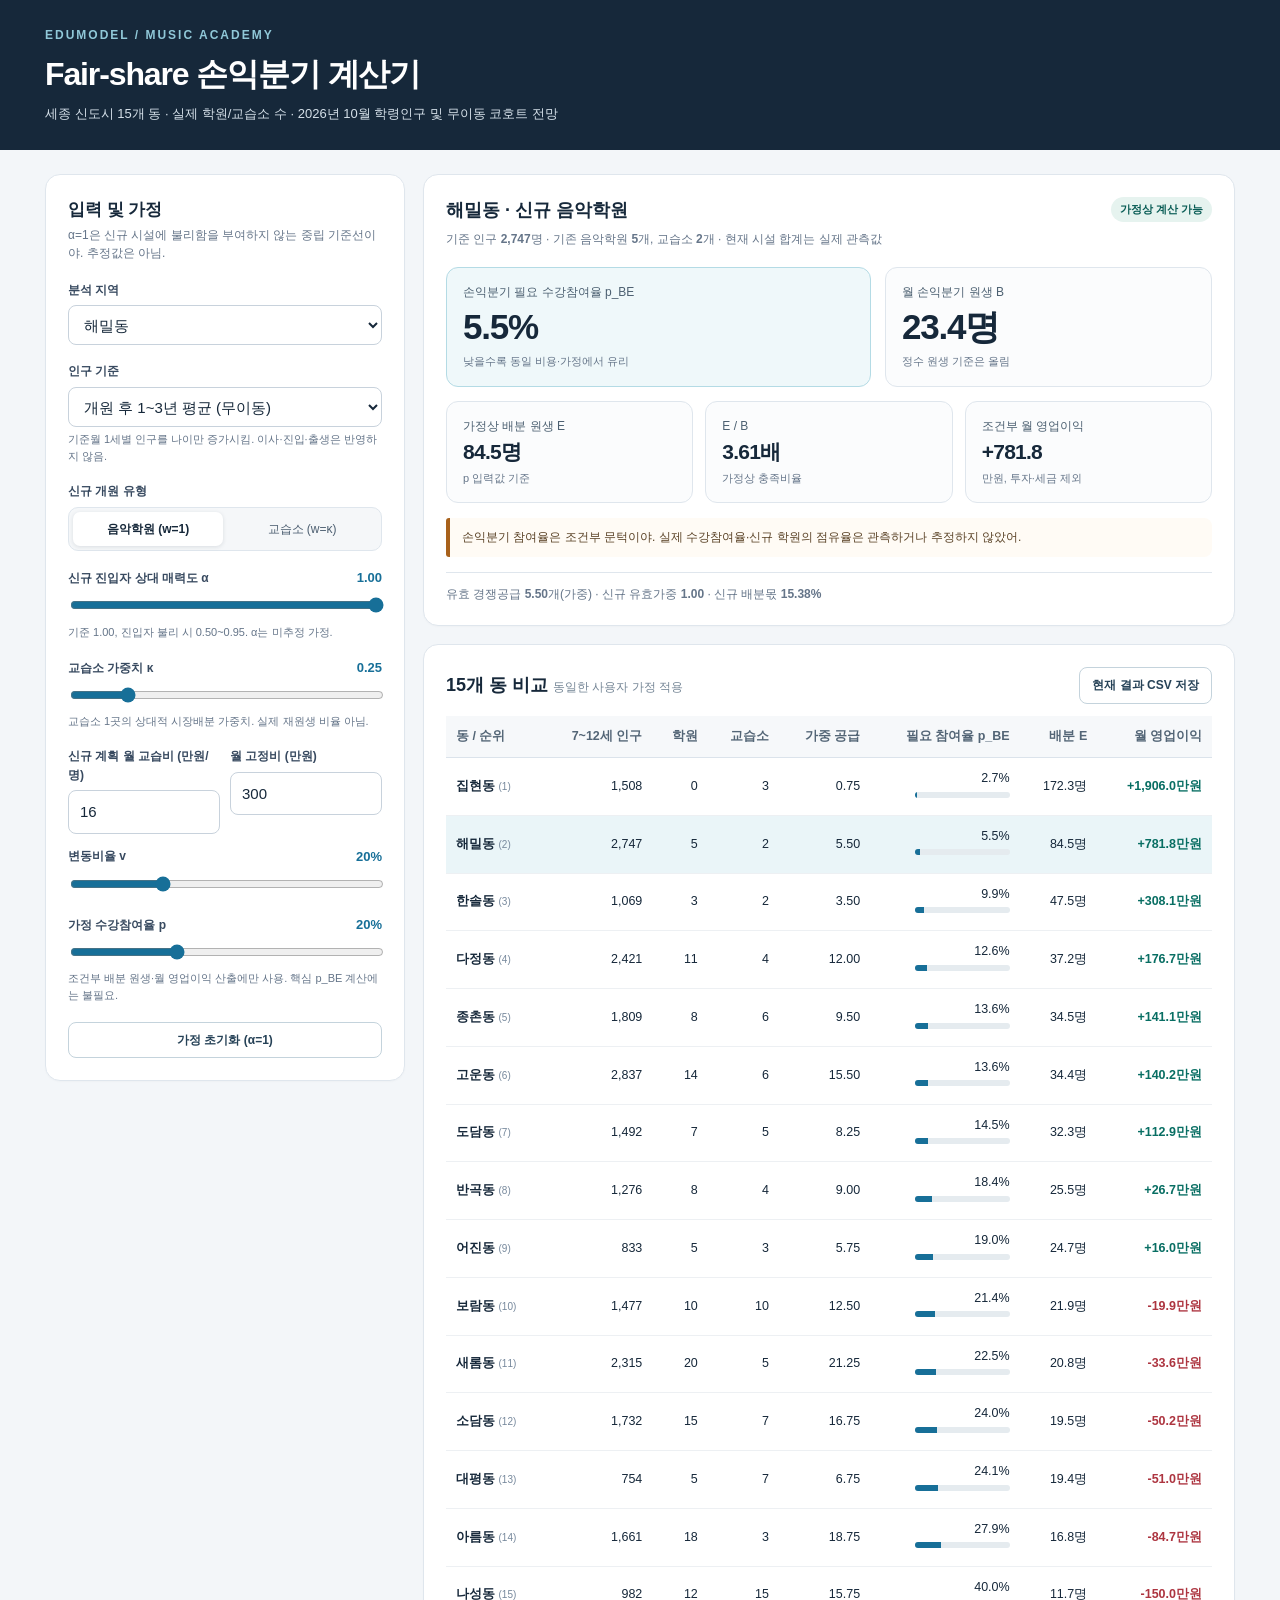
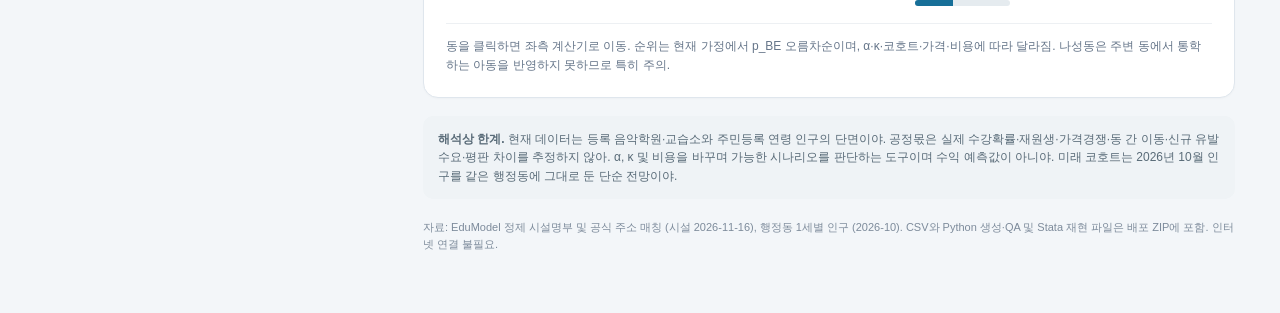
==== edumodel/index.html @ dd0bebae "Publish EduModel Fair-share calculator at standalone Pages path" ====
<!doctype html>
<html lang="ko">
<head>
  <meta charset="utf-8">
  <meta name="viewport" content="width=device-width, initial-scale=1">
  <meta name="theme-color" content="#16283a">
  <title>EduModel | Fair-share 손익분기 계산기</title>
  <style>
    :root { --navy:#16283a;--soft:#f3f6f9;--paper:#fff;--blue:#176f98;--teal:#086e63;--grey:#657589;--border:#dfe6ed;--risk:#ad3540;--mild:#a8611b; --radius:15px; }
    * {box-sizing:border-box} body {margin:0;color:var(--navy);background:var(--soft);font:15px/1.55 -apple-system,BlinkMacSystemFont,"Apple SD Gothic Neo","Malgun Gothic","Noto Sans KR",Arial,sans-serif} button,input,select{font:inherit}
    header{background:var(--navy);color:#fff;padding:26px max(20px,calc((100vw - 1190px)/2));}
    .brand{font-size:12px;letter-spacing:2px;text-transform:uppercase;font-weight:700;color:#90c8d8;margin-bottom:5px}
    h1{font-size:clamp(22px,3.2vw,32px);font-weight:750;letter-spacing:-.035em;margin:0 0 5px} header p{margin:0;color:#d5e0e9;font-size:13px}
    main{max-width:1230px;margin:0 auto;padding:24px 20px 60px} .layout{display:grid;grid-template-columns:360px minmax(0,1fr);gap:18px;align-items:start}
    section,.panel{background:var(--paper);border:1px solid var(--border);border-radius:var(--radius);box-shadow:0 1px 2px rgba(22,40,58,.025)}
    aside.panel{padding:22px;position:sticky;top:14px} section{padding:22px}.layout>div{min-width:0}.table-section{min-width:0}
    .aside-head{font-weight:800;font-size:17px;margin:0 0 2px}.sub{font-size:12px;color:var(--grey);margin:0 0 18px}.field{margin:0 0 17px}.field label,.field .lbl{display:block;font-size:12px;font-weight:700;margin:0 0 6px;color:#384a60}
    .field select,.field input[type=number]{display:block;width:100%;color:#16283a;background:#fff;border:1px solid #c8d2dc;border-radius:8px;padding:9px 11px;min-height:40px}
    .field select:focus,.field input:focus{outline:2px solid #63aed1;outline-offset:1px}
    .field .row{display:flex;justify-content:space-between;align-items:center;margin-bottom:7px}.row .lbl{margin:0}.value{font-weight:700;font-size:13px;color:var(--blue);font-variant-numeric:tabular-nums}
    .field input[type=range]{width:100%;accent-color:var(--blue);cursor:pointer}
    .smallhelp{font-size:11px;color:var(--grey);margin-top:4px}
    .input-grid{display:grid;grid-template-columns:1fr 1fr;gap:10px}.input-grid .field{margin-bottom:13px}
    .seg{display:flex;gap:4px;padding:4px;border:1px solid var(--border);border-radius:10px;background:#f5f7f9}.seg button{background:transparent;border:0;border-radius:7px;padding:8px 10px;flex:1;cursor:pointer;font-size:12px;color:#4e6072}.seg button[aria-pressed=true]{background:#fff;color:var(--navy);box-shadow:0 1px 4px rgba(22,40,58,.12);font-weight:750}
    .headline{display:flex;align-items:flex-start;justify-content:space-between;gap:12px}.headline h2{font-size:18px;margin:0 0 5px;font-weight:800}.tag{display:inline-block;color:#075b54;background:#e6f3ef;padding:4px 9px;font-size:11px;font-weight:800;border-radius:999px;white-space:nowrap}
    .tag.warn{background:#fff0df;color:var(--mild)} .tag.danger{background:#fce9eb;color:var(--risk)}
    .summary-note{color:var(--grey);font-size:12px;margin:0 0 18px}
    .hero{display:grid;grid-template-columns:1.3fr 1fr;gap:14px;margin-bottom:14px}
    .tile{border:1px solid var(--border);background:#fbfcfd;padding:15px 16px;border-radius:12px;min-width:0}
    .tile.prime{background:#eff8fa;border-color:#b4dbe5}.tile .k{font-size:12px;color:#4c6071;margin-bottom:4px}.tile .n{font-size:clamp(24px,3vw,35px);letter-spacing:-.035em;font-weight:850;line-height:1.23;font-variant-numeric:tabular-nums;white-space:nowrap}
    .tile .descr{font-size:11px;color:var(--grey);margin-top:5px}.mini{display:grid;grid-template-columns:repeat(3,minmax(0,1fr));gap:12px}
    .mini .tile .n{font-size:21px}.alert{border-left:4px solid var(--mild);background:#fffbf5;padding:10px 12px;margin-top:15px;font-size:12px;color:#5a4226;border-radius:3px 8px 8px 3px}
    .alert.danger{border-color:var(--risk);background:#fff4f4;color:#6d3038}.meta{margin-top:15px;border-top:1px solid var(--border);padding-top:12px;color:var(--grey);font-size:12px}
    .table-section{margin-top:18px}.table-section .headbar{display:flex;flex-wrap:wrap;justify-content:space-between;align-items:center;gap:10px;margin-bottom:12px}.table-section h2{margin:0;font-size:18px}
    .actions{display:flex;align-items:center;gap:8px}.btn{border:1px solid #c4d3dc;color:#264257;background:#fff;border-radius:8px;padding:8px 12px;font-size:12px;font-weight:750;cursor:pointer}.btn:hover{background:#eef6f8}
    .scroll{overflow-x:auto}table{border-collapse:collapse;width:100%;white-space:nowrap;font-size:12.5px}thead th{text-align:right;color:#536576;background:#f6f8fa;font-weight:800;border-bottom:1px solid #dbe3eb;padding:11px 10px}thead th:first-child{text-align:left} tbody tr{border-bottom:1px solid #edf0f3;cursor:pointer}tbody tr:hover{background:#f1f8fa}tbody tr.selected{background:#eaf5f8}td{padding:11px 10px;text-align:right;font-variant-numeric:tabular-nums}td:first-child{text-align:left;font-weight:700}td em{font-size:10px;color:#76889c;font-weight:500;font-style:normal}.bad{font-weight:800;color:var(--risk)}.good{font-weight:800;color:var(--teal)}
    .barwrap{width:95px;display:inline-block;text-align:right}.bar{height:6px;background:#e5ebef;border-radius:10px;margin-top:3px;overflow:hidden}.bar>i{display:block;height:100%;background:var(--blue)}.bar>i.bad{background:var(--risk)}
    .footnote{font-size:12px;color:var(--grey);margin:13px 0 0}.card-note{font-size:12px;color:#596b78;border-radius:10px;background:#eff3f6;padding:14px 15px;margin-top:18px}
    footer{margin-top:20px;color:#7d8b9b;font-size:11px}
    @media(max-width:860px){.layout{grid-template-columns:1fr} aside.panel{position:static} .hero{grid-template-columns:1fr 1fr} .mini{grid-template-columns:repeat(3,minmax(0,1fr))}}
    @media(max-width:550px){main{padding:12px 10px 30px}aside.panel,section{padding:16px}header{padding:20px 15px}.hero{grid-template-columns:1fr 1fr;gap:8px}.tile{padding:12px}.tile .n{font-size:25px}.mini{gap:8px}.mini .tile .n{font-size:18px}.headline{flex-direction:column}.tag{align-self:start}}
  </style>
</head>
<body>
<header>
 <div class="brand">EDUMODEL / MUSIC ACADEMY</div>
 <h1>Fair-share 손익분기 계산기</h1>
 <p>세종 신도시 15개 동 · 실제 학원/교습소 수 · 2026년 10월 학령인구 및 무이동 코호트 전망</p>
</header>
<main>
<div class="layout">
  <aside class="panel">
    <h2 class="aside-head">입력 및 가정</h2>
    <p class="sub">α=1은 신규 시설에 불리함을 부여하지 않는 중립 기준선이야. 추정값은 아님.</p>
    <noscript><p style="padding:10px 12px;border:1px solid #ae6d28;border-radius:8px;background:#fff3db;color:#58380c">이 화면에서는 계산기가 실행되지 않습니다. HTML 파일을 다운로드하여 Safari·Chrome·Edge 등 일반 브라우저에서 열어주세요.</p></noscript>
    <div class="field"><label for="dong">분석 지역</label><select id="dong" aria-label="분석 지역"><option value="해밀동" selected>해밀동</option><option value="집현동">집현동</option><option value="한솔동">한솔동</option><option value="다정동">다정동</option><option value="고운동">고운동</option><option value="종촌동">종촌동</option><option value="도담동">도담동</option><option value="새롬동">새롬동</option><option value="반곡동">반곡동</option><option value="어진동">어진동</option><option value="아름동">아름동</option><option value="소담동">소담동</option><option value="보람동">보람동</option><option value="대평동">대평동</option><option value="나성동">나성동</option></select></div>
    <div class="field"><div class="lbl">인구 기준</div><select id="horizon"><option value="avg" selected>개원 후 1~3년 평균 (무이동)</option><option value="now">현재 (2026년 10월)</option><option value="h1">1년 후 (2027년 10월)</option><option value="h2">2년 후 (2028년 10월)</option><option value="h3">3년 후 (2029년 10월)</option></select><div class="smallhelp">기준월 1세별 인구를 나이만 증가시킴. 이사·진입·출생은 반영하지 않음.</div></div>
    <div class="field"><div class="lbl">신규 개원 유형</div><div class="seg" role="group" aria-label="신규 개원 유형"><button type="button" id="academy" aria-pressed="true">음악학원 (w=1)</button><button type="button" id="studio" aria-pressed="false">교습소 (w=κ)</button></div></div>
    <div class="field"><div class="row"><label class="lbl" for="alpha">신규 진입자 상대 매력도 α</label><span class="value" id="alpha-val">1.00</span></div><input type="range" id="alpha" min="0.5" max="1" step="0.05" value="1"><div class="smallhelp">기준 1.00, 진입자 불리 시 0.50~0.95. α는 미추정 가정.</div></div>
    <div class="field"><div class="row"><label class="lbl" for="kappa">교습소 가중치 κ</label><span class="value" id="kappa-val">0.25</span></div><input type="range" id="kappa" min="0.1" max="1" step="0.05" value="0.25"><div class="smallhelp">교습소 1곳의 상대적 시장배분 가중치. 실제 재원생 비율 아님.</div></div>
    <div class="input-grid">
      <div class="field"><label for="price">신규 계획 월 교습비 (만원/명)</label><input type="number" id="price" min="1" step="1" value="16"></div>
      <div class="field"><label for="fixed">월 고정비 (만원)</label><input type="number" id="fixed" min="0" step="10" value="300"></div>
    </div>
    <div class="field"><div class="row"><label class="lbl" for="variable">변동비율 v</label><span class="value" id="variable-val">20%</span></div><input type="range" id="variable" min="0" max="70" step="5" value="20"></div>
    <div class="field"><div class="row"><label class="lbl" for="participation">가정 수강참여율 p</label><span class="value" id="participation-val">20%</span></div><input type="range" id="participation" min="5" max="50" step="1" value="20"><div class="smallhelp">조건부 배분 원생·월 영업이익 산출에만 사용. 핵심 p_BE 계산에는 불필요.</div></div>
    <button type="button" class="btn" id="reset" style="width:100%">가정 초기화 (α=1)</button>
  </aside>
  <div>
    <section>
      <div class="headline"><h2><span id="dong-title">해밀동</span> · 신규 <span id="entry-title">음악학원</span></h2><span id="status" class="tag">조건부 기준선</span></div>
      <p class="summary-note">기준 인구 <strong id="pop-label">—</strong>명 · 기존 음악학원 <strong id="academy-label">—</strong>개, 교습소 <strong id="studio-label">—</strong>개 · 현재 시설 합계는 실제 관측값</p>
      <div class="hero">
        <div class="tile prime"><div class="k">손익분기 필요 수강참여율 p_BE</div><div class="n" id="pbe">—</div><div class="descr">낮을수록 동일 비용·가정에서 유리</div></div>
        <div class="tile"><div class="k">월 손익분기 원생 B</div><div class="n" id="be">—</div><div class="descr">정수 원생 기준은 올림</div></div>
      </div>
      <div class="mini">
        <div class="tile"><div class="k">가정상 배분 원생 E</div><div class="n" id="E">—</div><div class="descr">p 입력값 기준</div></div>
        <div class="tile"><div class="k">E / B</div><div class="n" id="ratio">—</div><div class="descr">가정상 충족비율</div></div>
        <div class="tile"><div class="k">조건부 월 영업이익</div><div class="n" id="profit">—</div><div class="descr">만원, 투자·세금 제외</div></div>
      </div>
      <div id="alert" class="alert" role="status">—</div>
      <div class="meta">유효 경쟁공급 <b id="eff-supply">—</b>개(가중) · 신규 유효가중 <b id="entrant-weight">—</b> · 신규 배분몫 <b id="share">—</b></div>
    </section>
    <section class="table-section">
      <div class="headbar"><h2>15개 동 비교 <span style="color:#758696;font-weight:500;font-size:12px">동일한 사용자 가정 적용</span></h2><div class="actions"><button class="btn" type="button" id="export">현재 결과 CSV 저장</button></div></div>
      <div class="scroll"><table><thead><tr><th>동 / 순위</th><th>7~12세 인구</th><th>학원</th><th>교습소</th><th>가중 공급</th><th>필요 참여율 p_BE</th><th>배분 E</th><th>월 영업이익</th></tr></thead><tbody id="tbody"></tbody></table></div>
      <p class="footnote">동을 클릭하면 좌측 계산기로 이동. 순위는 현재 가정에서 p_BE 오름차순이며, α·κ·코호트·가격·비용에 따라 달라짐. 나성동은 주변 동에서 통학하는 아동을 반영하지 못하므로 특히 주의.</p>
    </section>
    <div class="card-note"><strong>해석상 한계.</strong> 현재 데이터는 등록 음악학원·교습소와 주민등록 연령 인구의 단면이야. 공정몫은 실제 수강확률·재원생·가격경쟁·동 간 이동·신규 유발수요·평판 차이를 추정하지 않아. α, κ 및 비용을 바꾸며 가능한 시나리오를 판단하는 도구이며 수익 예측값이 아니야. 미래 코호트는 2026년 10월 인구를 같은 행정동에 그대로 둔 단순 전망이야.</div>
    <footer>자료: EduModel 정제 시설명부 및 공식 주소 매칭 (시설 2026-11-16), 행정동 1세별 인구 (2026-10). CSV와 Python 생성·QA 및 Stata 재현 파일은 배포 ZIP에 포함. 인터넷 연결 불필요.</footer>
  </div>
</div>
</main>
<script id="market-data" type="application/json">[{"admin_dong_code":"3611052500","admin_dong_name":"해밀동","academy_count":"5","studio_count":"2","population_2026_10":"2663","population_h1":"2695","population_h2":"2776","population_h3":"2769","population_h1_h3_mean":"2746.66667","original_active_music":"7"},{"admin_dong_code":"3611055800","admin_dong_name":"집현동","academy_count":"0","studio_count":"3","population_2026_10":"1305","population_h1":"1444","population_h2":"1512","population_h3":"1568","population_h1_h3_mean":"1508","original_active_music":"3"},{"admin_dong_code":"3611051000","admin_dong_name":"한솔동","academy_count":"3","studio_count":"2","population_2026_10":"1354","population_h1":"1223","population_h2":"1048","population_h3":"936","population_h1_h3_mean":"1069","original_active_music":"5"},{"admin_dong_code":"3611058000","admin_dong_name":"다정동","academy_count":"11","studio_count":"4","population_2026_10":"2762","population_h1":"2616","population_h2":"2427","population_h3":"2219","population_h1_h3_mean":"2420.66667","original_active_music":"15"},{"admin_dong_code":"3611055000","admin_dong_name":"고운동","academy_count":"14","studio_count":"6","population_2026_10":"3412","population_h1":"3140","population_h2":"2847","population_h3":"2524","population_h1_h3_mean":"2837","original_active_music":"20"},{"admin_dong_code":"3611054000","admin_dong_name":"종촌동","academy_count":"8","studio_count":"6","population_2026_10":"2218","population_h1":"1999","population_h2":"1811","population_h3":"1617","population_h1_h3_mean":"1809","original_active_music":"14"},{"admin_dong_code":"3611052000","admin_dong_name":"도담동","academy_count":"7","studio_count":"5","population_2026_10":"1794","population_h1":"1635","population_h2":"1511","population_h3":"1330","population_h1_h3_mean":"1492","original_active_music":"12"},{"admin_dong_code":"3611051500","admin_dong_name":"새롬동","academy_count":"20","studio_count":"5","population_2026_10":"2807","population_h1":"2612","population_h2":"2292","population_h3":"2041","population_h1_h3_mean":"2315","original_active_music":"25"},{"admin_dong_code":"3611055600","admin_dong_name":"반곡동","academy_count":"8","studio_count":"4","population_2026_10":"1379","population_h1":"1348","population_h2":"1283","population_h3":"1197","population_h1_h3_mean":"1276","original_active_music":"12"},{"admin_dong_code":"3611052300","admin_dong_name":"어진동","academy_count":"5","studio_count":"3","population_2026_10":"951","population_h1":"903","population_h2":"833","population_h3":"764","population_h1_h3_mean":"833.33333","original_active_music":"8"},{"admin_dong_code":"3611053000","admin_dong_name":"아름동","academy_count":"18","studio_count":"3","population_2026_10":"2023","population_h1":"1833","population_h2":"1665","population_h3":"1486","population_h1_h3_mean":"1661.33333","original_active_music":"21"},{"admin_dong_code":"3611055500","admin_dong_name":"소담동","academy_count":"15","studio_count":"7","population_2026_10":"2006","population_h1":"1879","population_h2":"1726","population_h3":"1592","population_h1_h3_mean":"1732.33333","original_active_music":"22"},{"admin_dong_code":"3611056000","admin_dong_name":"보람동","academy_count":"10","studio_count":"10","population_2026_10":"1706","population_h1":"1629","population_h2":"1476","population_h3":"1327","population_h1_h3_mean":"1477.33333","original_active_music":"20"},{"admin_dong_code":"3611057000","admin_dong_name":"대평동","academy_count":"5","studio_count":"7","population_2026_10":"818","population_h1":"795","population_h2":"756","population_h3":"710","population_h1_h3_mean":"753.66667","original_active_music":"12"},{"admin_dong_code":"3611051800","admin_dong_name":"나성동","academy_count":"12","studio_count":"15","population_2026_10":"1158","population_h1":"1067","population_h2":"988","population_h3":"890","population_h1_h3_mean":"981.66667","original_active_music":"27"}]</script>
<script>
'use strict';
const D=JSON.parse(document.getElementById('market-data').textContent);
const $=(id)=>document.getElementById(id);
const init={horizon:'avg',entrant:'academy',alpha:1,kappa:0.25,price:16,fixed:300,variable:20,participation:20};
let entrant=init.entrant, dataRows=[];
const fmt=(n,max=1)=>Number(n).toLocaleString('ko-KR',{maximumFractionDigits:max,minimumFractionDigits:max});
const intfmt=(n)=>Number(n).toLocaleString('ko-KR',{maximumFractionDigits:0});
const getPop=(d)=>{const s=$('horizon').value;return Number(s==='avg'?d.population_h1_h3_mean:s==='now'?d.population_2026_10:s==='h1'?d.population_h1:s==='h2'?d.population_h2:d.population_h3)};
const inputs=()=>({alpha:Number($('alpha').value),kappa:Number($('kappa').value),P:Number($('price').value),F:Number($('fixed').value),v:Number($('variable').value)/100,p:Number($('participation').value)/100});
function calc(d,a){
 const N=getPop(d),A=Number(d.academy_count),T=Number(d.studio_count),w=entrant==='academy'?1:a.kappa,S=A+a.kappa*T,tw=a.alpha*w;
 if(!Number.isFinite(N)||N<=0||!Number.isFinite(a.P)||a.P<=0||!Number.isFinite(a.F)||a.F<0||a.v>=1||a.v<0||a.alpha<=0||w<=0||S+tw<=0) return null;
 const B=a.F/(a.P*(1-a.v)); // monetary units in 10,000 KRW; cancel out
 const share=tw/(S+tw),E=a.p*N*share,pBE=B/(N*share),profit=E*a.P*(1-a.v)-a.F;
 return {dong:d.admin_dong_name,N,A,T,S,tw,share,E,B,pBE,profit,ratio:B>0?E/B:NaN};
}
function update(){
 const a=inputs();$('alpha-val').textContent=a.alpha.toFixed(2);$('kappa-val').textContent=a.kappa.toFixed(2);$('variable-val').textContent=(a.v*100).toFixed(0)+'%';$('participation-val').textContent=(a.p*100).toFixed(0)+'%';
 $('academy').setAttribute('aria-pressed',String(entrant==='academy'));$('studio').setAttribute('aria-pressed',String(entrant==='studio'));
 dataRows=D.map(d=>calc(d,a)).filter(x=>x!==null).sort((x,y)=>x.pBE-y.pBE);
 const current=dataRows.find(x=>x.dong===$('dong').value);
 $('dong-title').textContent=$('dong').value;$('entry-title').textContent=entrant==='academy'?'음악학원':'음악교습소';
 const clear=['pop-label','academy-label','studio-label','pbe','be','E','ratio','profit','eff-supply','entrant-weight','share'];
 if(!current){clear.forEach(id=>$(id).textContent='—');$('status').textContent='입력값 확인';$('status').className='tag danger';$('alert').textContent='교습비는 양수, 월 고정비는 0 이상이어야 해.';return;}
 $('pop-label').textContent=intfmt(current.N);$('academy-label').textContent=current.A;$('studio-label').textContent=current.T;
 $('pbe').textContent=fmt(current.pBE*100,1)+'%';$('be').textContent=fmt(current.B,1)+'명';$('E').textContent=fmt(current.E,1)+'명';$('ratio').textContent=Number.isFinite(current.ratio)?fmt(current.ratio,2)+'배':'해당없음';$('profit').textContent=(current.profit>=0?'+':'')+fmt(current.profit,1);
 $('eff-supply').textContent=fmt(current.S,2);$('entrant-weight').textContent=fmt(current.tw,2);$('share').textContent=fmt(current.share*100,2)+'%';
 const danger=current.pBE>1+1e-12, caution=current.dong==='나성동';
 $('status').textContent=danger?'해당 가정하 손익분기 불가능':caution?'동 경계 통학권 주의':'가정상 계산 가능';
 $('status').className='tag'+(danger?' danger':caution?' warn':'');
 const al=$('alert');al.className='alert'+(danger?' danger':'');
 if(danger)al.textContent='필요 참여율이 100%를 초과해. 현재 학원·교습소 수, 비용, α·κ·동내 시장배분 가정에서는 손익분기가 불가능해. 이는 실제 창업 불가능 판정은 아니야.';
 else if(caution)al.textContent='나성동은 상업 중심지이므로 동 밖에서 유입되는 학생이 빠져 있어. 이 동의 결과를 실제 과잉공급·창업가능성으로 해석하지 마.';
 else if(current.share>0.3)al.textContent='주의: 현재 균등매력도·교습소 가중치 가정에서 신규 시설에 '+fmt(current.share*100,1)+'%의 시장몫이 배분돼. 특히 기존 시설이 교습소 위주인 동에서는 신규 학원의 배분 원생이 비현실적으로 커질 수 있어.';
 else al.textContent='손익분기 참여율은 조건부 문턱이야. 실제 수강참여율·신규 학원의 점유율은 관측하거나 추정하지 않았어.';
 const tb=$('tbody');tb.replaceChildren();
 dataRows.forEach((r,i)=>{
   const tr=document.createElement('tr');if(r.dong===$('dong').value)tr.className='selected';
   const cells=[`${r.dong} <em>(${i+1})</em>`,intfmt(r.N),String(r.A),String(r.T),fmt(r.S,2),`<div class="barwrap"><span class="${r.pBE>1?'bad':''}">${fmt(r.pBE*100,1)}%</span><div class="bar"><i class="${r.pBE>1?'bad':''}" style="width:${Math.max(0,Math.min(100,r.pBE*100))}%"></i></div></div>`,fmt(r.E,1)+'명',`<span class="${r.profit>=0?'good':'bad'}">${(r.profit>=0?'+':'')+fmt(r.profit,1)}만원</span>`];
   cells.forEach(x=>{const td=document.createElement('td');td.innerHTML=x;tr.appendChild(td)});
   tr.addEventListener('click',()=>{$('dong').value=r.dong;update();window.scrollTo({top:0,behavior:'smooth'})});tb.appendChild(tr);
 });
}
function exportCsv(){
 const a=inputs();const h=$('horizon').value;
 const rows=[['admin_dong_name','population_basis','population_7_12','academy_count','studio_count','alpha_assumed','kappa_assumed','entrant_kind','existing_effective_supply','fair_share','break_even_students','required_participation_percent','assumed_participation_percent','conditional_students','monthly_tuition_10000won','fixed_cost_10000won','variable_cost_fraction','conditional_profit_10000won','not_viable_under_assumptions']];
 dataRows.forEach(r=>rows.push([r.dong,h,r.N,r.A,r.T,a.alpha,a.kappa,entrant,r.S,r.share,r.B,r.pBE*100,a.p*100,r.E,a.P,a.F,a.v,r.profit,r.pBE>1]));
 const csv='\uFEFF'+rows.map(row=>row.map(v=>{const x=String(v);return /[",\n]/.test(x)?'"'+x.replaceAll('"','""')+'"':x}).join(',')).join('\r\n');
 const blob=new Blob([csv],{type:'text/csv;charset=utf-8'});const url=URL.createObjectURL(blob);const link=document.createElement('a');link.href=url;link.download='EduModel_FairShare_Results_'+h+'_alpha_'+a.alpha.toFixed(2)+'.csv';document.body.appendChild(link);link.click();link.remove();setTimeout(()=>URL.revokeObjectURL(url),1000);
}
if(!$('dong').options.length){D.forEach(d=>{const o=document.createElement('option');o.value=d.admin_dong_name;o.textContent=d.admin_dong_name;$('dong').appendChild(o)});} $('dong').value='해밀동';
['alpha','kappa','variable','participation','price','fixed'].forEach(id=>$(id).addEventListener('input',update));
['dong','horizon'].forEach(id=>{ $(id).addEventListener('change',update); $(id).addEventListener('input',update); });
$('academy').addEventListener('click',()=>{entrant='academy';update()});$('studio').addEventListener('click',()=>{entrant='studio';update()});
$('reset').addEventListener('click',()=>{$('horizon').value='avg';$('dong').value='해밀동';$('alpha').value=init.alpha;$('kappa').value=init.kappa;$('price').value=init.price;$('fixed').value=init.fixed;$('variable').value=init.variable;$('participation').value=init.participation;entrant='academy';update()});$('export').addEventListener('click',exportCsv);
update();
</script>
</body>
</html>
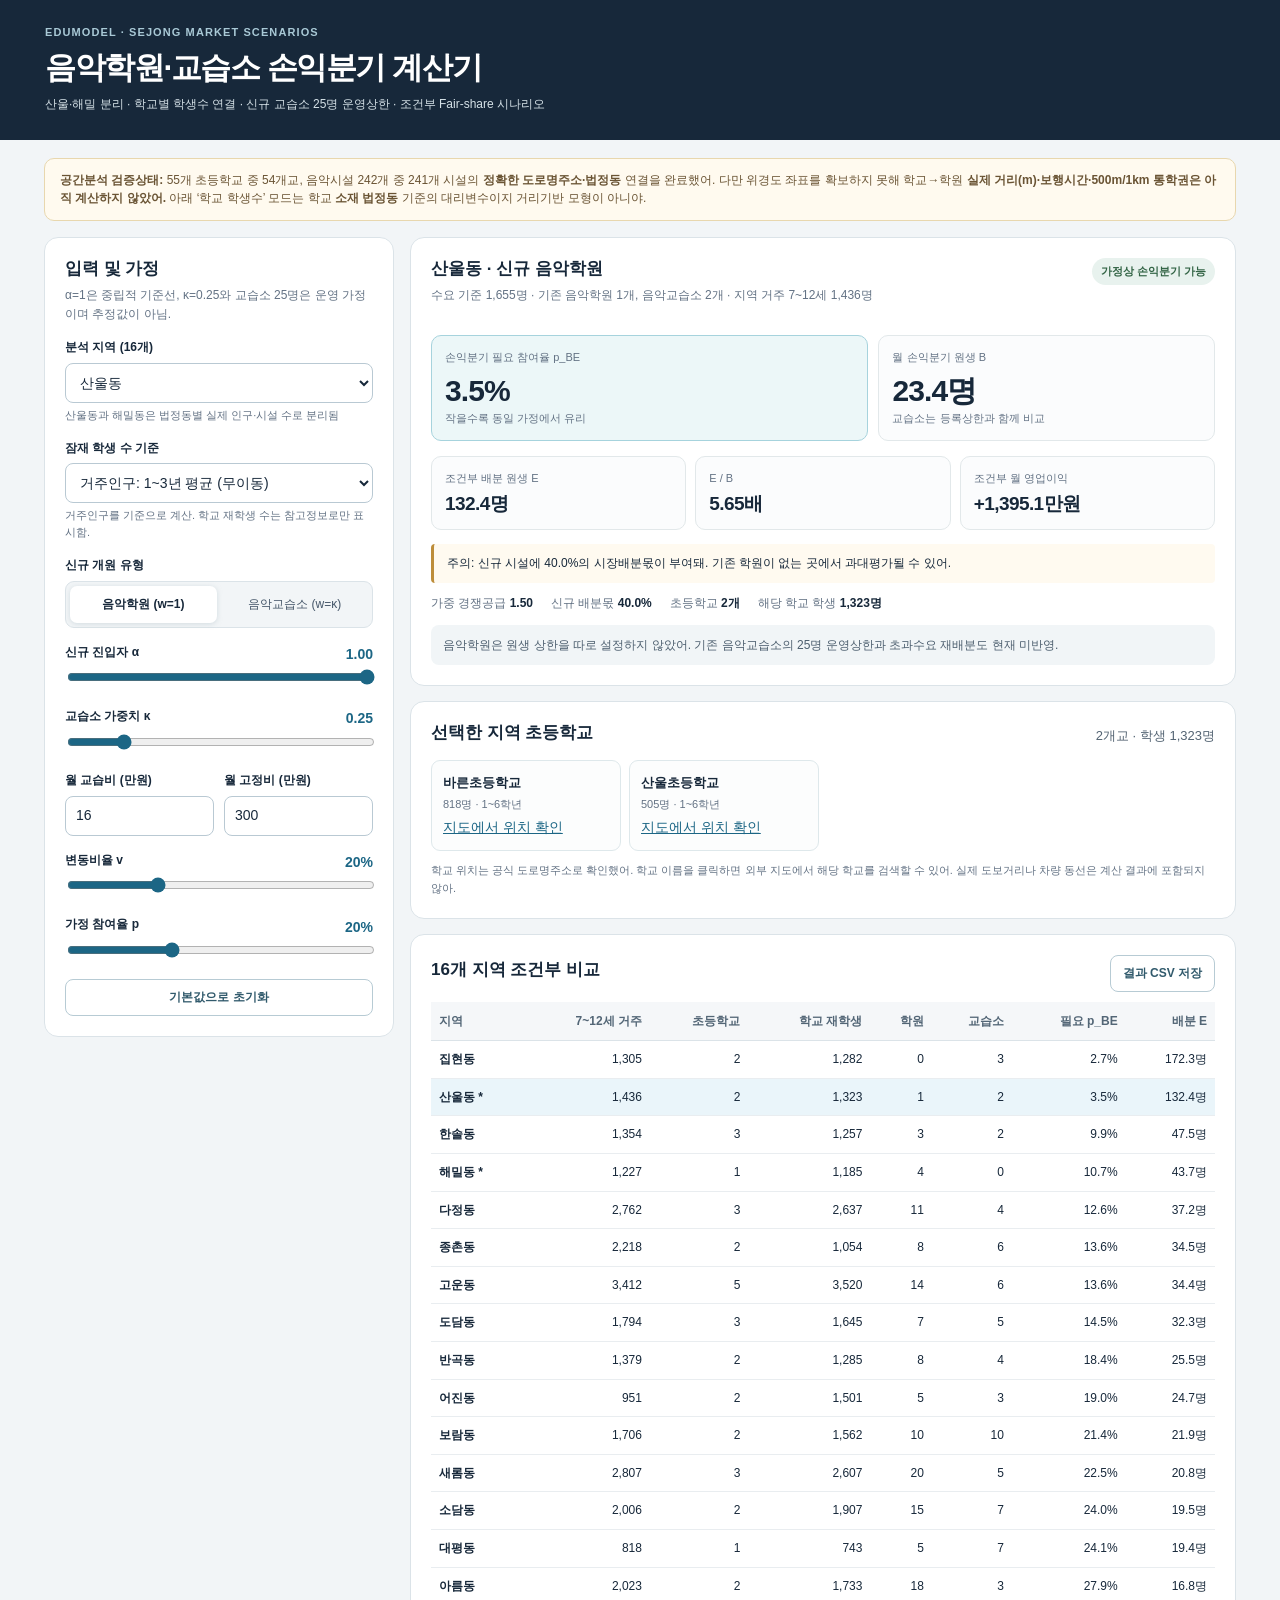
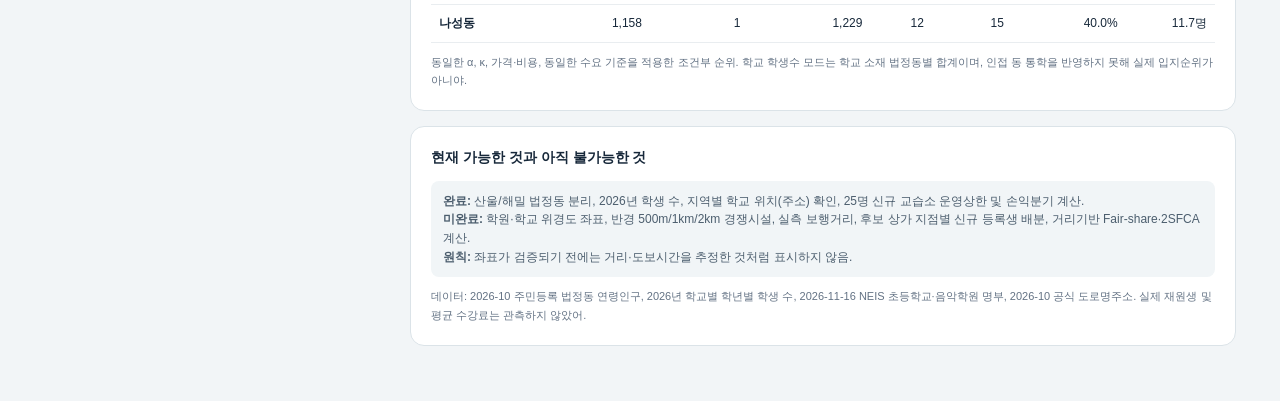
==== commit a62dfd84: "EduModel: split Sanul/Haemil, school-locality student proxy, studio 25 seat scenario" ====
--- a/edumodel/index.html
+++ b/edumodel/index.html
@@ -1,155 +1,59 @@
 <!doctype html>
 <html lang="ko">
-<head>
-  <meta charset="utf-8">
-  <meta name="viewport" content="width=device-width, initial-scale=1">
-  <meta name="theme-color" content="#16283a">
-  <title>EduModel | Fair-share 손익분기 계산기</title>
-  <style>
-    :root { --navy:#16283a;--soft:#f3f6f9;--paper:#fff;--blue:#176f98;--teal:#086e63;--grey:#657589;--border:#dfe6ed;--risk:#ad3540;--mild:#a8611b; --radius:15px; }
-    * {box-sizing:border-box} body {margin:0;color:var(--navy);background:var(--soft);font:15px/1.55 -apple-system,BlinkMacSystemFont,"Apple SD Gothic Neo","Malgun Gothic","Noto Sans KR",Arial,sans-serif} button,input,select{font:inherit}
-    header{background:var(--navy);color:#fff;padding:26px max(20px,calc((100vw - 1190px)/2));}
-    .brand{font-size:12px;letter-spacing:2px;text-transform:uppercase;font-weight:700;color:#90c8d8;margin-bottom:5px}
-    h1{font-size:clamp(22px,3.2vw,32px);font-weight:750;letter-spacing:-.035em;margin:0 0 5px} header p{margin:0;color:#d5e0e9;font-size:13px}
-    main{max-width:1230px;margin:0 auto;padding:24px 20px 60px} .layout{display:grid;grid-template-columns:360px minmax(0,1fr);gap:18px;align-items:start}
-    section,.panel{background:var(--paper);border:1px solid var(--border);border-radius:var(--radius);box-shadow:0 1px 2px rgba(22,40,58,.025)}
-    aside.panel{padding:22px;position:sticky;top:14px} section{padding:22px}.layout>div{min-width:0}.table-section{min-width:0}
-    .aside-head{font-weight:800;font-size:17px;margin:0 0 2px}.sub{font-size:12px;color:var(--grey);margin:0 0 18px}.field{margin:0 0 17px}.field label,.field .lbl{display:block;font-size:12px;font-weight:700;margin:0 0 6px;color:#384a60}
-    .field select,.field input[type=number]{display:block;width:100%;color:#16283a;background:#fff;border:1px solid #c8d2dc;border-radius:8px;padding:9px 11px;min-height:40px}
-    .field select:focus,.field input:focus{outline:2px solid #63aed1;outline-offset:1px}
-    .field .row{display:flex;justify-content:space-between;align-items:center;margin-bottom:7px}.row .lbl{margin:0}.value{font-weight:700;font-size:13px;color:var(--blue);font-variant-numeric:tabular-nums}
-    .field input[type=range]{width:100%;accent-color:var(--blue);cursor:pointer}
-    .smallhelp{font-size:11px;color:var(--grey);margin-top:4px}
-    .input-grid{display:grid;grid-template-columns:1fr 1fr;gap:10px}.input-grid .field{margin-bottom:13px}
-    .seg{display:flex;gap:4px;padding:4px;border:1px solid var(--border);border-radius:10px;background:#f5f7f9}.seg button{background:transparent;border:0;border-radius:7px;padding:8px 10px;flex:1;cursor:pointer;font-size:12px;color:#4e6072}.seg button[aria-pressed=true]{background:#fff;color:var(--navy);box-shadow:0 1px 4px rgba(22,40,58,.12);font-weight:750}
-    .headline{display:flex;align-items:flex-start;justify-content:space-between;gap:12px}.headline h2{font-size:18px;margin:0 0 5px;font-weight:800}.tag{display:inline-block;color:#075b54;background:#e6f3ef;padding:4px 9px;font-size:11px;font-weight:800;border-radius:999px;white-space:nowrap}
-    .tag.warn{background:#fff0df;color:var(--mild)} .tag.danger{background:#fce9eb;color:var(--risk)}
-    .summary-note{color:var(--grey);font-size:12px;margin:0 0 18px}
-    .hero{display:grid;grid-template-columns:1.3fr 1fr;gap:14px;margin-bottom:14px}
-    .tile{border:1px solid var(--border);background:#fbfcfd;padding:15px 16px;border-radius:12px;min-width:0}
-    .tile.prime{background:#eff8fa;border-color:#b4dbe5}.tile .k{font-size:12px;color:#4c6071;margin-bottom:4px}.tile .n{font-size:clamp(24px,3vw,35px);letter-spacing:-.035em;font-weight:850;line-height:1.23;font-variant-numeric:tabular-nums;white-space:nowrap}
-    .tile .descr{font-size:11px;color:var(--grey);margin-top:5px}.mini{display:grid;grid-template-columns:repeat(3,minmax(0,1fr));gap:12px}
-    .mini .tile .n{font-size:21px}.alert{border-left:4px solid var(--mild);background:#fffbf5;padding:10px 12px;margin-top:15px;font-size:12px;color:#5a4226;border-radius:3px 8px 8px 3px}
-    .alert.danger{border-color:var(--risk);background:#fff4f4;color:#6d3038}.meta{margin-top:15px;border-top:1px solid var(--border);padding-top:12px;color:var(--grey);font-size:12px}
-    .table-section{margin-top:18px}.table-section .headbar{display:flex;flex-wrap:wrap;justify-content:space-between;align-items:center;gap:10px;margin-bottom:12px}.table-section h2{margin:0;font-size:18px}
-    .actions{display:flex;align-items:center;gap:8px}.btn{border:1px solid #c4d3dc;color:#264257;background:#fff;border-radius:8px;padding:8px 12px;font-size:12px;font-weight:750;cursor:pointer}.btn:hover{background:#eef6f8}
-    .scroll{overflow-x:auto}table{border-collapse:collapse;width:100%;white-space:nowrap;font-size:12.5px}thead th{text-align:right;color:#536576;background:#f6f8fa;font-weight:800;border-bottom:1px solid #dbe3eb;padding:11px 10px}thead th:first-child{text-align:left} tbody tr{border-bottom:1px solid #edf0f3;cursor:pointer}tbody tr:hover{background:#f1f8fa}tbody tr.selected{background:#eaf5f8}td{padding:11px 10px;text-align:right;font-variant-numeric:tabular-nums}td:first-child{text-align:left;font-weight:700}td em{font-size:10px;color:#76889c;font-weight:500;font-style:normal}.bad{font-weight:800;color:var(--risk)}.good{font-weight:800;color:var(--teal)}
-    .barwrap{width:95px;display:inline-block;text-align:right}.bar{height:6px;background:#e5ebef;border-radius:10px;margin-top:3px;overflow:hidden}.bar>i{display:block;height:100%;background:var(--blue)}.bar>i.bad{background:var(--risk)}
-    .footnote{font-size:12px;color:var(--grey);margin:13px 0 0}.card-note{font-size:12px;color:#596b78;border-radius:10px;background:#eff3f6;padding:14px 15px;margin-top:18px}
-    footer{margin-top:20px;color:#7d8b9b;font-size:11px}
-    @media(max-width:860px){.layout{grid-template-columns:1fr} aside.panel{position:static} .hero{grid-template-columns:1fr 1fr} .mini{grid-template-columns:repeat(3,minmax(0,1fr))}}
-    @media(max-width:550px){main{padding:12px 10px 30px}aside.panel,section{padding:16px}header{padding:20px 15px}.hero{grid-template-columns:1fr 1fr;gap:8px}.tile{padding:12px}.tile .n{font-size:25px}.mini{gap:8px}.mini .tile .n{font-size:18px}.headline{flex-direction:column}.tag{align-self:start}}
-  </style>
-</head>
-<body>
-<header>
- <div class="brand">EDUMODEL / MUSIC ACADEMY</div>
- <h1>Fair-share 손익분기 계산기</h1>
- <p>세종 신도시 15개 동 · 실제 학원/교습소 수 · 2026년 10월 학령인구 및 무이동 코호트 전망</p>
-</header>
-<main>
-<div class="layout">
-  <aside class="panel">
-    <h2 class="aside-head">입력 및 가정</h2>
-    <p class="sub">α=1은 신규 시설에 불리함을 부여하지 않는 중립 기준선이야. 추정값은 아님.</p>
-    <noscript><p style="padding:10px 12px;border:1px solid #ae6d28;border-radius:8px;background:#fff3db;color:#58380c">이 화면에서는 계산기가 실행되지 않습니다. HTML 파일을 다운로드하여 Safari·Chrome·Edge 등 일반 브라우저에서 열어주세요.</p></noscript>
-    <div class="field"><label for="dong">분석 지역</label><select id="dong" aria-label="분석 지역"><option value="해밀동" selected>해밀동</option><option value="집현동">집현동</option><option value="한솔동">한솔동</option><option value="다정동">다정동</option><option value="고운동">고운동</option><option value="종촌동">종촌동</option><option value="도담동">도담동</option><option value="새롬동">새롬동</option><option value="반곡동">반곡동</option><option value="어진동">어진동</option><option value="아름동">아름동</option><option value="소담동">소담동</option><option value="보람동">보람동</option><option value="대평동">대평동</option><option value="나성동">나성동</option></select></div>
-    <div class="field"><div class="lbl">인구 기준</div><select id="horizon"><option value="avg" selected>개원 후 1~3년 평균 (무이동)</option><option value="now">현재 (2026년 10월)</option><option value="h1">1년 후 (2027년 10월)</option><option value="h2">2년 후 (2028년 10월)</option><option value="h3">3년 후 (2029년 10월)</option></select><div class="smallhelp">기준월 1세별 인구를 나이만 증가시킴. 이사·진입·출생은 반영하지 않음.</div></div>
-    <div class="field"><div class="lbl">신규 개원 유형</div><div class="seg" role="group" aria-label="신규 개원 유형"><button type="button" id="academy" aria-pressed="true">음악학원 (w=1)</button><button type="button" id="studio" aria-pressed="false">교습소 (w=κ)</button></div></div>
-    <div class="field"><div class="row"><label class="lbl" for="alpha">신규 진입자 상대 매력도 α</label><span class="value" id="alpha-val">1.00</span></div><input type="range" id="alpha" min="0.5" max="1" step="0.05" value="1"><div class="smallhelp">기준 1.00, 진입자 불리 시 0.50~0.95. α는 미추정 가정.</div></div>
-    <div class="field"><div class="row"><label class="lbl" for="kappa">교습소 가중치 κ</label><span class="value" id="kappa-val">0.25</span></div><input type="range" id="kappa" min="0.1" max="1" step="0.05" value="0.25"><div class="smallhelp">교습소 1곳의 상대적 시장배분 가중치. 실제 재원생 비율 아님.</div></div>
-    <div class="input-grid">
-      <div class="field"><label for="price">신규 계획 월 교습비 (만원/명)</label><input type="number" id="price" min="1" step="1" value="16"></div>
-      <div class="field"><label for="fixed">월 고정비 (만원)</label><input type="number" id="fixed" min="0" step="10" value="300"></div>
-    </div>
-    <div class="field"><div class="row"><label class="lbl" for="variable">변동비율 v</label><span class="value" id="variable-val">20%</span></div><input type="range" id="variable" min="0" max="70" step="5" value="20"></div>
-    <div class="field"><div class="row"><label class="lbl" for="participation">가정 수강참여율 p</label><span class="value" id="participation-val">20%</span></div><input type="range" id="participation" min="5" max="50" step="1" value="20"><div class="smallhelp">조건부 배분 원생·월 영업이익 산출에만 사용. 핵심 p_BE 계산에는 불필요.</div></div>
-    <button type="button" class="btn" id="reset" style="width:100%">가정 초기화 (α=1)</button>
-  </aside>
-  <div>
-    <section>
-      <div class="headline"><h2><span id="dong-title">해밀동</span> · 신규 <span id="entry-title">음악학원</span></h2><span id="status" class="tag">조건부 기준선</span></div>
-      <p class="summary-note">기준 인구 <strong id="pop-label">—</strong>명 · 기존 음악학원 <strong id="academy-label">—</strong>개, 교습소 <strong id="studio-label">—</strong>개 · 현재 시설 합계는 실제 관측값</p>
-      <div class="hero">
-        <div class="tile prime"><div class="k">손익분기 필요 수강참여율 p_BE</div><div class="n" id="pbe">—</div><div class="descr">낮을수록 동일 비용·가정에서 유리</div></div>
-        <div class="tile"><div class="k">월 손익분기 원생 B</div><div class="n" id="be">—</div><div class="descr">정수 원생 기준은 올림</div></div>
-      </div>
-      <div class="mini">
-        <div class="tile"><div class="k">가정상 배분 원생 E</div><div class="n" id="E">—</div><div class="descr">p 입력값 기준</div></div>
-        <div class="tile"><div class="k">E / B</div><div class="n" id="ratio">—</div><div class="descr">가정상 충족비율</div></div>
-        <div class="tile"><div class="k">조건부 월 영업이익</div><div class="n" id="profit">—</div><div class="descr">만원, 투자·세금 제외</div></div>
-      </div>
-      <div id="alert" class="alert" role="status">—</div>
-      <div class="meta">유효 경쟁공급 <b id="eff-supply">—</b>개(가중) · 신규 유효가중 <b id="entrant-weight">—</b> · 신규 배분몫 <b id="share">—</b></div>
-    </section>
-    <section class="table-section">
-      <div class="headbar"><h2>15개 동 비교 <span style="color:#758696;font-weight:500;font-size:12px">동일한 사용자 가정 적용</span></h2><div class="actions"><button class="btn" type="button" id="export">현재 결과 CSV 저장</button></div></div>
-      <div class="scroll"><table><thead><tr><th>동 / 순위</th><th>7~12세 인구</th><th>학원</th><th>교습소</th><th>가중 공급</th><th>필요 참여율 p_BE</th><th>배분 E</th><th>월 영업이익</th></tr></thead><tbody id="tbody"></tbody></table></div>
-      <p class="footnote">동을 클릭하면 좌측 계산기로 이동. 순위는 현재 가정에서 p_BE 오름차순이며, α·κ·코호트·가격·비용에 따라 달라짐. 나성동은 주변 동에서 통학하는 아동을 반영하지 못하므로 특히 주의.</p>
-    </section>
-    <div class="card-note"><strong>해석상 한계.</strong> 현재 데이터는 등록 음악학원·교습소와 주민등록 연령 인구의 단면이야. 공정몫은 실제 수강확률·재원생·가격경쟁·동 간 이동·신규 유발수요·평판 차이를 추정하지 않아. α, κ 및 비용을 바꾸며 가능한 시나리오를 판단하는 도구이며 수익 예측값이 아니야. 미래 코호트는 2026년 10월 인구를 같은 행정동에 그대로 둔 단순 전망이야.</div>
-    <footer>자료: EduModel 정제 시설명부 및 공식 주소 매칭 (시설 2026-11-16), 행정동 1세별 인구 (2026-10). CSV와 Python 생성·QA 및 Stata 재현 파일은 배포 ZIP에 포함. 인터넷 연결 불필요.</footer>
-  </div>
-</div>
-</main>
-<script id="market-data" type="application/json">[{"admin_dong_code":"3611052500","admin_dong_name":"해밀동","academy_count":"5","studio_count":"2","population_2026_10":"2663","population_h1":"2695","population_h2":"2776","population_h3":"2769","population_h1_h3_mean":"2746.66667","original_active_music":"7"},{"admin_dong_code":"3611055800","admin_dong_name":"집현동","academy_count":"0","studio_count":"3","population_2026_10":"1305","population_h1":"1444","population_h2":"1512","population_h3":"1568","population_h1_h3_mean":"1508","original_active_music":"3"},{"admin_dong_code":"3611051000","admin_dong_name":"한솔동","academy_count":"3","studio_count":"2","population_2026_10":"1354","population_h1":"1223","population_h2":"1048","population_h3":"936","population_h1_h3_mean":"1069","original_active_music":"5"},{"admin_dong_code":"3611058000","admin_dong_name":"다정동","academy_count":"11","studio_count":"4","population_2026_10":"2762","population_h1":"2616","population_h2":"2427","population_h3":"2219","population_h1_h3_mean":"2420.66667","original_active_music":"15"},{"admin_dong_code":"3611055000","admin_dong_name":"고운동","academy_count":"14","studio_count":"6","population_2026_10":"3412","population_h1":"3140","population_h2":"2847","population_h3":"2524","population_h1_h3_mean":"2837","original_active_music":"20"},{"admin_dong_code":"3611054000","admin_dong_name":"종촌동","academy_count":"8","studio_count":"6","population_2026_10":"2218","population_h1":"1999","population_h2":"1811","population_h3":"1617","population_h1_h3_mean":"1809","original_active_music":"14"},{"admin_dong_code":"3611052000","admin_dong_name":"도담동","academy_count":"7","studio_count":"5","population_2026_10":"1794","population_h1":"1635","population_h2":"1511","population_h3":"1330","population_h1_h3_mean":"1492","original_active_music":"12"},{"admin_dong_code":"3611051500","admin_dong_name":"새롬동","academy_count":"20","studio_count":"5","population_2026_10":"2807","population_h1":"2612","population_h2":"2292","population_h3":"2041","population_h1_h3_mean":"2315","original_active_music":"25"},{"admin_dong_code":"3611055600","admin_dong_name":"반곡동","academy_count":"8","studio_count":"4","population_2026_10":"1379","population_h1":"1348","population_h2":"1283","population_h3":"1197","population_h1_h3_mean":"1276","original_active_music":"12"},{"admin_dong_code":"3611052300","admin_dong_name":"어진동","academy_count":"5","studio_count":"3","population_2026_10":"951","population_h1":"903","population_h2":"833","population_h3":"764","population_h1_h3_mean":"833.33333","original_active_music":"8"},{"admin_dong_code":"3611053000","admin_dong_name":"아름동","academy_count":"18","studio_count":"3","population_2026_10":"2023","population_h1":"1833","population_h2":"1665","population_h3":"1486","population_h1_h3_mean":"1661.33333","original_active_music":"21"},{"admin_dong_code":"3611055500","admin_dong_name":"소담동","academy_count":"15","studio_count":"7","population_2026_10":"2006","population_h1":"1879","population_h2":"1726","population_h3":"1592","population_h1_h3_mean":"1732.33333","original_active_music":"22"},{"admin_dong_code":"3611056000","admin_dong_name":"보람동","academy_count":"10","studio_count":"10","population_2026_10":"1706","population_h1":"1629","population_h2":"1476","population_h3":"1327","population_h1_h3_mean":"1477.33333","original_active_music":"20"},{"admin_dong_code":"3611057000","admin_dong_name":"대평동","academy_count":"5","studio_count":"7","population_2026_10":"818","population_h1":"795","population_h2":"756","population_h3":"710","population_h1_h3_mean":"753.66667","original_active_music":"12"},{"admin_dong_code":"3611051800","admin_dong_name":"나성동","academy_count":"12","studio_count":"15","population_2026_10":"1158","population_h1":"1067","population_h2":"988","population_h3":"890","population_h1_h3_mean":"981.66667","original_active_music":"27"}]</script>
+<head><meta charset="utf-8"><meta name="viewport" content="width=device-width,initial-scale=1"><meta name="theme-color" content="#17283a"><title>EduModel | 음악학원 입지·손익분기 계산기</title>
+<style>
+:root{--ink:#17283a;--blue:#1c6685;--aqua:#ecf7f8;--sage:#ecf4ee;--bad:#ad3540;--gray:#637284;--line:#dbe3e8;--paper:#fff;--bg:#f2f5f7;--warm:#fffaef}
+*{box-sizing:border-box}body{margin:0;background:var(--bg);color:var(--ink);font:14px/1.55 -apple-system,BlinkMacSystemFont,"Apple SD Gothic Neo","Malgun Gothic",sans-serif}button,input,select{font:inherit}a{color:var(--blue)}
+header{background:#17283a;color:white;padding:24px max(16px,calc((100% - 1190px)/2));}header .sup{letter-spacing:.1em;font-size:11px;color:#a9c9d6;font-weight:750}header h1{margin:3px 0;font-weight:800;letter-spacing:-.045em;font-size:clamp(23px,3vw,31px)}header p{margin:2px 0;color:#d5e1e7;font-size:12px}
+.container{max-width:1220px;margin:0 auto;padding:18px 14px 55px}.note{padding:12px 15px;margin-bottom:16px;background:var(--warm);border:1px solid #e8d7ae;border-radius:10px;color:#6a5434;font-size:12px}
+.layout{display:grid;grid-template-columns:350px 1fr;align-items:start;gap:16px}.panel{background:#fff;border:1px solid var(--line);border-radius:14px;padding:20px;min-width:0}.sticky{position:sticky;top:12px}h2{font-size:17px;line-height:1.3;margin:0 0 6px}h3{font-size:14px;margin:0 0 8px}.sub{font-size:12px;color:var(--gray);margin:0 0 15px}.field{margin:0 0 15px}.field label{display:block;font-size:12px;font-weight:700;margin-bottom:6px}.field select,.field input[type=number]{width:100%;border:1px solid #b9c9d3;border-radius:8px;background:#fff;padding:8px 10px;min-height:40px;color:var(--ink)}.help{font-size:11px;color:var(--gray);margin-top:4px}.fieldhead{display:flex;justify-content:space-between;align-items:center}.fieldhead b{color:#1c6685}.field input[type=range]{width:100%;accent-color:#1c6685}.twocol{display:grid;grid-template-columns:1fr 1fr;gap:10px}.choice{display:flex;gap:5px;padding:4px;background:#f2f5f7;border:1px solid var(--line);border-radius:9px}.choice button{width:50%;border:0;border-radius:7px;background:transparent;padding:9px 4px;font-size:12px;cursor:pointer;color:#455669}.choice button[aria-pressed=true]{background:#fff;box-shadow:0 1px 5px #b3c3cb80;color:var(--ink);font-weight:800}.smallbtn{background:#fff;border:1px solid #b7cbd4;color:#315a6c;padding:8px 12px;border-radius:8px;cursor:pointer;font-size:12px;font-weight:700}.smallbtn:hover{background:#eaf5f8}.right{display:flex;flex-direction:column;gap:15px}.topline{display:flex;justify-content:space-between;align-items:flex-start;flex-wrap:wrap;gap:10px}.pill{font-size:11px;border-radius:25px;padding:5px 9px;background:#e8f2ee;color:#316344;font-weight:800}.pill.warn{background:#fff0e3;color:#82552a}.pill.bad{background:#fbe8e9;color:var(--bad)}.figs{display:grid;grid-template-columns:1.3fr 1fr;gap:10px;margin:15px 0}.metric{background:#fbfcfd;padding:13px;border-radius:10px;border:1px solid #e2e8ea}.metric.emph{background:var(--aqua);border-color:#a6d3dd}.metric .caption{font-size:11px;color:var(--gray)}.metric strong{display:block;font-size:clamp(22px,2.8vw,30px);line-height:1.3;margin-top:5px;letter-spacing:-.03em;font-variant-numeric:tabular-nums}.metric .subtitle{font-size:11px;color:var(--gray)}.minis{display:grid;grid-template-columns:repeat(3,1fr);gap:9px}.minis .metric strong{font-size:19px}.feedback{padding:10px 13px;background:#f7f9fa;border-left:3px solid var(--blue);font-size:12px;margin-top:14px;border-radius:4px}.feedback.red{background:#fff4f4;border-left-color:var(--bad)}.feedback.amber{background:#fffaf0;border-left-color:#bd8d3a}.info-grid{display:flex;gap:10px 18px;flex-wrap:wrap;font-size:12px;color:var(--gray);margin-top:11px}.info-grid b{color:var(--ink)}.main-label{font-size:13px;color:#546473}.sectiontitle{display:flex;justify-content:space-between;align-items:center;gap:8px;flex-wrap:wrap;margin-bottom:10px}.tblwrap{overflow-x:auto}table{border-collapse:collapse;width:100%;white-space:nowrap;font-size:12px}th{background:#f5f7f9;text-align:right;color:#536676;font-weight:800;padding:10px 8px;border-bottom:1px solid var(--line)}th:first-child,td:first-child{text-align:left}td{text-align:right;padding:9px 8px;border-bottom:1px solid #e9edf0;font-variant-numeric:tabular-nums}td:first-child{font-weight:750}tbody tr{cursor:pointer}tbody tr:hover{background:#f1f8fa}tbody tr.sel{background:#eaf5fa}td.negative{color:var(--bad);font-weight:750}.legal{background:#e8f4ef;padding:2px 5px;border-radius:4px;font-size:10px;color:#38664d}.school-list{display:grid;grid-template-columns:repeat(auto-fill,minmax(175px,1fr));gap:8px}.school-card{padding:11px;border:1px solid #dee8eb;border-radius:9px;background:#fcfdfd}.school-card b{font-size:13px}.school-card p{font-size:11px;color:var(--gray);margin:2px 0 4px}.foot{font-size:11px;color:var(--gray);line-height:1.7;margin:10px 0 0}.tagline{font-size:12px;color:var(--gray);margin-top:10px}.data-note{font-size:12px;background:#f1f5f7;padding:11px 12px;border-radius:8px;margin-top:12px;color:#4c5e6e}
+@media(max-width:900px){.layout{grid-template-columns:1fr}.sticky{position:static}.figs{grid-template-columns:1fr 1fr}}@media(max-width:500px){.container{padding:12px 9px 40px}.panel{padding:15px}.figs{gap:8px}.metric{padding:11px}.metric strong{font-size:25px}.minis{gap:6px}.minis .metric strong{font-size:17px}.note{font-size:11px}.school-list{grid-template-columns:1fr 1fr}}
+</style></head>
+<body><header><div class="sup">EDUMODEL · SEJONG MARKET SCENARIOS</div><h1>음악학원·교습소 손익분기 계산기</h1><p>산울·해밀 분리 · 학교별 학생수 연결 · 신규 교습소 25명 운영상한 · 조건부 Fair-share 시나리오</p></header>
+<div class="container"><div class="note"><strong>공간분석 검증상태:</strong> 55개 초등학교 중 54개교, 음악시설 242개 중 241개 시설의 <b>정확한 도로명주소·법정동</b> 연결을 완료했어. 다만 위경도 좌표를 확보하지 못해 학교→학원 <b>실제 거리(m)·보행시간·500m/1km 통학권은 아직 계산하지 않았어.</b> 아래 ‘학교 학생수’ 모드는 학교 <b>소재 법정동</b> 기준의 대리변수이지 거리기반 모형이 아니야.</div>
+<div class="layout"><aside class="panel sticky"><h2>입력 및 가정</h2><p class="sub">α=1은 중립적 기준선, κ=0.25와 교습소 25명은 운영 가정이며 추정값이 아님.</p>
+<div class="field"><label for="region">분석 지역 (16개)</label><select id="region"></select><div class="help">산울동과 해밀동은 법정동별 실제 인구·시설 수로 분리됨</div></div>
+<div class="field"><label for="basis">잠재 학생 수 기준</label><select id="basis"><option value="future">거주인구: 1~3년 평균 (무이동)</option><option value="now">거주인구: 2026년 10월</option><option value="h1">거주인구: 2027년 10월 (가정)</option><option value="h2">거주인구: 2028년 10월 (가정)</option><option value="h3">거주인구: 2029년 10월 (가정)</option><option value="school">해당 지역 학교 재학생 (2026년)</option></select><div class="help" id="basis-info">미래 거주인구는 이동이 없다는 단순 코호트 가정</div></div>
+<div class="field"><label>신규 개원 유형</label><div class="choice"><button type="button" id="btn-academy" aria-pressed="true">음악학원 (w=1)</button><button type="button" id="btn-studio" aria-pressed="false">음악교습소 (w=κ)</button></div></div>
+<div class="field"><div class="fieldhead"><label for="alpha">신규 진입자 α</label><b id="alpha-val">1.00</b></div><input id="alpha" type="range" min="0.5" max="1" step="0.05" value="1"></div>
+<div class="field"><div class="fieldhead"><label for="kappa">교습소 가중치 κ</label><b id="kappa-val">0.25</b></div><input id="kappa" type="range" min="0.1" max="1" step="0.05" value="0.25"></div>
+<div class="twocol"><div class="field"><label for="price">월 교습비 (만원)</label><input type="number" id="price" value="16" min="1" step="1"></div><div class="field"><label for="fixed">월 고정비 (만원)</label><input type="number" id="fixed" value="300" min="0" step="10"></div></div>
+<div class="field"><div class="fieldhead"><label for="variable">변동비율 v</label><b id="variable-val">20%</b></div><input type="range" id="variable" min="0" max="70" value="20" step="5"></div>
+<div class="field"><div class="fieldhead"><label for="participation">가정 참여율 p</label><b id="participation-val">20%</b></div><input type="range" id="participation" min="5" max="50" value="20" step="1"></div>
+<div class="field" id="studio-setting"><label for="capacity">신규 교습소 월 등록 운영상한 (명)</label><input type="number" id="capacity" value="25" min="1" max="200" step="1"><div class="help">피아노 동시 5명 × 하루 5타임 × 주 5일 / 학생당 주 5회 = 25명. 법정 월 등록상한 아님.</div></div>
+<button type="button" id="reset" class="smallbtn" style="width:100%">기본값으로 초기화</button></aside>
+<div class="right"><section class="panel"><div class="topline"><div><h2 id="resulttitle">해밀동 · 신규 음악학원</h2><p class="sub" id="summary">—</p></div><span class="pill" id="status">가정상 계산</span></div>
+<div class="figs"><div class="metric emph"><div class="caption">손익분기 필요 참여율 p_BE</div><strong id="pbe">—</strong><div class="subtitle">작을수록 동일 가정에서 유리</div></div><div class="metric"><div class="caption">월 손익분기 원생 B</div><strong id="break-even">—</strong><div class="subtitle">교습소는 등록상한과 함께 비교</div></div></div>
+<div class="minis"><div class="metric"><div class="caption">조건부 배분 원생 E</div><strong id="students">—</strong></div><div class="metric"><div class="caption">E / B</div><strong id="ratio">—</strong></div><div class="metric"><div class="caption">조건부 월 영업이익</div><strong id="profit">—</strong></div></div>
+<div id="feedback" class="feedback">—</div><div class="info-grid"><span>가중 경쟁공급 <b id="supply">—</b></span><span>신규 배분몫 <b id="share">—</b></span><span>초등학교 <b id="schools">—</b></span><span>해당 학교 학생 <b id="enrolled">—</b></span></div>
+<div class="data-note" id="capacity-note">교습소 25명 상한은 신규 교습소에만 적용. 기존 교습소의 좌석제약 및 초과수요 재배분은 아직 미반영.</div></section>
+<section class="panel"><div class="sectiontitle"><h2>선택한 지역 초등학교</h2><span class="main-label" id="schools-label">—</span></div><div class="school-list" id="schools-list"></div><p class="foot">학교 위치는 공식 도로명주소로 확인했어. 학교 이름을 클릭하면 외부 지도에서 해당 학교를 검색할 수 있어. 실제 도보거리나 차량 동선은 계산 결과에 포함되지 않아.</p></section>
+<section class="panel"><div class="sectiontitle"><h2>16개 지역 조건부 비교</h2><button type="button" class="smallbtn" id="export">결과 CSV 저장</button></div><div class="tblwrap"><table><thead><tr><th>지역</th><th>7~12세 거주</th><th>초등학교</th><th>학교 재학생</th><th>학원</th><th>교습소</th><th>필요 p_BE</th><th>배분 E</th></tr></thead><tbody id="results"></tbody></table></div><p class="foot">동일한 α, κ, 가격·비용, 동일한 수요 기준을 적용한 조건부 순위. 학교 학생수 모드는 학교 소재 법정동별 합계이며, 인접 동 통학을 반영하지 못해 실제 입지순위가 아니야.</p></section>
+<section class="panel"><h3>현재 가능한 것과 아직 불가능한 것</h3><div class="data-note"><b>완료:</b> 산울/해밀 법정동 분리, 2026년 학생 수, 지역별 학교 위치(주소) 확인, 25명 신규 교습소 운영상한 및 손익분기 계산.<br><b>미완료:</b> 학원·학교 위경도 좌표, 반경 500m/1km/2km 경쟁시설, 실측 보행거리, 후보 상가 지점별 신규 등록생 배분, 거리기반 Fair-share·2SFCA 계산.<br><b>원칙:</b> 좌표가 검증되기 전에는 거리·도보시간을 추정한 것처럼 표시하지 않음.</div><p class="foot">데이터: 2026-10 주민등록 법정동 연령인구, 2026년 학교별 학년별 학생 수, 2026-11-16 NEIS 초등학교·음악학원 명부, 2026-10 공식 도로명주소. 실제 재원생 및 평균 수강료는 관측하지 않았어.</p></section>
+</div></div></div>
+<script id="regional-data" type="application/json">[{"code":"3611011500","name":"산울동","n_now":"1436","n_h1":"1528","n_h2":"1683","n_h3":"1755","n_future_avg":"1655.33333","academies":"1","studios":"2","school_count":"2","school_students":"1323","school_names":"바른초등학교 / 산울초등학교","region_unit":"legal_dong","school_exposure":"school_in_same_legal_dong_only","school_coords_verified":"0","facility_coords_verified":"0"},{"code":"3611011600","name":"해밀동","n_now":"1227","n_h1":"1167","n_h2":"1093","n_h3":"1014","n_future_avg":"1091.33333","academies":"4","studios":"0","school_count":"1","school_students":"1185","school_names":"해밀초등학교","region_unit":"legal_dong","school_exposure":"school_in_same_legal_dong_only","school_coords_verified":"0","facility_coords_verified":"0"},{"code":"3611055800","name":"집현동","n_now":"1305","n_h1":"1444","n_h2":"1512","n_h3":"1568","n_future_avg":"1508.0","academies":"0","studios":"3","school_count":"2","school_students":"1282","school_names":"나루초등학교 / 집현초등학교","region_unit":"administrative_dong","school_exposure":"school_in_same_legal_dong_only","school_coords_verified":"0","facility_coords_verified":"0"},{"code":"3611051000","name":"한솔동","n_now":"1354","n_h1":"1223","n_h2":"1048","n_h3":"936","n_future_avg":"1069.0","academies":"3","studios":"2","school_count":"3","school_students":"1257","school_names":"미르초등학교 / 참샘초등학교 / 한솔초등학교","region_unit":"administrative_dong","school_exposure":"school_in_same_legal_dong_only","school_coords_verified":"0","facility_coords_verified":"0"},{"code":"3611058000","name":"다정동","n_now":"2762","n_h1":"2616","n_h2":"2427","n_h3":"2219","n_future_avg":"2420.66667","academies":"11","studios":"4","school_count":"3","school_students":"2637","school_names":"다정초등학교 / 새움초등학교 / 한결초등학교","region_unit":"administrative_dong","school_exposure":"school_in_same_legal_dong_only","school_coords_verified":"0","facility_coords_verified":"0"},{"code":"3611055000","name":"고운동","n_now":"3412","n_h1":"3140","n_h2":"2847","n_h3":"2524","n_future_avg":"2837.0","academies":"14","studios":"6","school_count":"5","school_students":"3520","school_names":"가락초등학교 / 고운초등학교 / 두루초등학교 / 온빛초등학교 / 으뜸초등학교","region_unit":"administrative_dong","school_exposure":"school_in_same_legal_dong_only","school_coords_verified":"0","facility_coords_verified":"0"},{"code":"3611054000","name":"종촌동","n_now":"2218","n_h1":"1999","n_h2":"1811","n_h3":"1617","n_future_avg":"1809.0","academies":"8","studios":"6","school_count":"2","school_students":"1054","school_names":"다빛초등학교 / 종촌초등학교","region_unit":"administrative_dong","school_exposure":"school_in_same_legal_dong_only","school_coords_verified":"0","facility_coords_verified":"0"},{"code":"3611052000","name":"도담동","n_now":"1794","n_h1":"1635","n_h2":"1511","n_h3":"1330","n_future_avg":"1492.0","academies":"7","studios":"5","school_count":"3","school_students":"1645","school_names":"늘봄초등학교 / 도담초등학교 / 양지초등학교","region_unit":"administrative_dong","school_exposure":"school_in_same_legal_dong_only","school_coords_verified":"0","facility_coords_verified":"0"},{"code":"3611051500","name":"새롬동","n_now":"2807","n_h1":"2612","n_h2":"2292","n_h3":"2041","n_future_avg":"2315.0","academies":"20","studios":"5","school_count":"3","school_students":"2607","school_names":"가득초등학교 / 새뜸초등학교 / 새롬초등학교","region_unit":"administrative_dong","school_exposure":"school_in_same_legal_dong_only","school_coords_verified":"0","facility_coords_verified":"0"},{"code":"3611055600","name":"반곡동","n_now":"1379","n_h1":"1348","n_h2":"1283","n_h3":"1197","n_future_avg":"1276.0","academies":"8","studios":"4","school_count":"2","school_students":"1285","school_names":"반곡초등학교 / 솔빛초등학교","region_unit":"administrative_dong","school_exposure":"school_in_same_legal_dong_only","school_coords_verified":"0","facility_coords_verified":"0"},{"code":"3611052300","name":"어진동","n_now":"951","n_h1":"903","n_h2":"833","n_h3":"764","n_future_avg":"833.33333","academies":"5","studios":"3","school_count":"2","school_students":"1501","school_names":"연세초등학교 / 연양초등학교","region_unit":"administrative_dong","school_exposure":"school_in_same_legal_dong_only","school_coords_verified":"0","facility_coords_verified":"0"},{"code":"3611053000","name":"아름동","n_now":"2023","n_h1":"1833","n_h2":"1665","n_h3":"1486","n_future_avg":"1661.33333","academies":"18","studios":"3","school_count":"2","school_students":"1733","school_names":"나래초등학교 / 아름초등학교","region_unit":"administrative_dong","school_exposure":"school_in_same_legal_dong_only","school_coords_verified":"0","facility_coords_verified":"0"},{"code":"3611055500","name":"소담동","n_now":"2006","n_h1":"1879","n_h2":"1726","n_h3":"1592","n_future_avg":"1732.33333","academies":"15","studios":"7","school_count":"2","school_students":"1907","school_names":"글벗초등학교 / 소담초등학교","region_unit":"administrative_dong","school_exposure":"school_in_same_legal_dong_only","school_coords_verified":"0","facility_coords_verified":"0"},{"code":"3611056000","name":"보람동","n_now":"1706","n_h1":"1629","n_h2":"1476","n_h3":"1327","n_future_avg":"1477.33333","academies":"10","studios":"10","school_count":"2","school_students":"1562","school_names":"보람초등학교 / 여울초등학교","region_unit":"administrative_dong","school_exposure":"school_in_same_legal_dong_only","school_coords_verified":"0","facility_coords_verified":"0"},{"code":"3611057000","name":"대평동","n_now":"818","n_h1":"795","n_h2":"756","n_h3":"710","n_future_avg":"753.66667","academies":"5","studios":"7","school_count":"1","school_students":"743","school_names":"대평초등학교","region_unit":"administrative_dong","school_exposure":"school_in_same_legal_dong_only","school_coords_verified":"0","facility_coords_verified":"0"},{"code":"3611051800","name":"나성동","n_now":"1158","n_h1":"1067","n_h2":"988","n_h3":"890","n_future_avg":"981.66667","academies":"12","studios":"15","school_count":"1","school_students":"1229","school_names":"나성초등학교","region_unit":"administrative_dong","school_exposure":"school_in_same_legal_dong_only","school_coords_verified":"0","facility_coords_verified":"0"}]</script>
+<script id="school-data" type="application/json">[{"school_name":"가득초등학교","school_address":"세종특별자치시  세종로 941","school_students_grades1to6_2026":"575","legal_dong":"새롬동","address_match":"EXACT_UNIQUE","school_enrollment_name_match":"1","latitude":"","longitude":"","has_verified_coordinates":"False"},{"school_name":"가락초등학교","school_address":"세종특별자치시  마음로 208","school_students_grades1to6_2026":"545","legal_dong":"고운동","address_match":"EXACT_UNIQUE","school_enrollment_name_match":"1","latitude":"","longitude":"","has_verified_coordinates":"False"},{"school_name":"감성초등학교","school_address":"세종특별자치시  금남면 감성길 6","school_students_grades1to6_2026":"63","legal_dong":"금남면","address_match":"EXACT_UNIQUE","school_enrollment_name_match":"1","latitude":"","longitude":"","has_verified_coordinates":"False"},{"school_name":"고운초등학교","school_address":"세종특별자치시  만남로 45","school_students_grades1to6_2026":"1014","legal_dong":"고운동","address_match":"EXACT_UNIQUE","school_enrollment_name_match":"1","latitude":"","longitude":"","has_verified_coordinates":"False"},{"school_name":"글벗초등학교","school_address":"세종특별자치시  소담로 121","school_students_grades1to6_2026":"841","legal_dong":"소담동","address_match":"EXACT_UNIQUE","school_enrollment_name_match":"1","latitude":"","longitude":"","has_verified_coordinates":"False"},{"school_name":"금남초등학교","school_address":"세종특별자치시  금남면 금남구즉로 62","school_students_grades1to6_2026":"155","legal_dong":"금남면","address_match":"EXACT_UNIQUE","school_enrollment_name_match":"1","latitude":"","longitude":"","has_verified_coordinates":"False"},{"school_name":"나래초등학교","school_address":"세종특별자치시  달빛1로 108 ","school_students_grades1to6_2026":"887","legal_dong":"아름동","address_match":"EXACT_UNIQUE","school_enrollment_name_match":"1","latitude":"","longitude":"","has_verified_coordinates":"False"},{"school_name":"나루초등학교","school_address":"세종특별자치시  집현서로 90","school_students_grades1to6_2026":"506","legal_dong":"집현동","address_match":"EXACT_UNIQUE","school_enrollment_name_match":"1","latitude":"","longitude":"","has_verified_coordinates":"False"},{"school_name":"나성초등학교","school_address":"세종특별자치시 갈매로 294","school_students_grades1to6_2026":"1229","legal_dong":"나성동","address_match":"EXACT_UNIQUE","school_enrollment_name_match":"1","latitude":"","longitude":"","has_verified_coordinates":"False"},{"school_name":"늘봄초등학교","school_address":"세종특별자치시  다솜1로 183","school_students_grades1to6_2026":"256","legal_dong":"도담동","address_match":"EXACT_UNIQUE","school_enrollment_name_match":"1","latitude":"","longitude":"","has_verified_coordinates":"False"},{"school_name":"다빛초등학교","school_address":"세종특별자치시 달빛1로 7","school_students_grades1to6_2026":"368","legal_dong":"종촌동","address_match":"EXACT_UNIQUE","school_enrollment_name_match":"1","latitude":"","longitude":"","has_verified_coordinates":"False"},{"school_name":"다정초등학교","school_address":"세종특별자치시  다정남로 35","school_students_grades1to6_2026":"1184","legal_dong":"다정동","address_match":"EXACT_UNIQUE","school_enrollment_name_match":"1","latitude":"","longitude":"","has_verified_coordinates":"False"},{"school_name":"대평초등학교","school_address":"세종특별자치시  대평1길 19","school_students_grades1to6_2026":"743","legal_dong":"대평동","address_match":"EXACT_UNIQUE","school_enrollment_name_match":"1","latitude":"","longitude":"","has_verified_coordinates":"False"},{"school_name":"도담초등학교","school_address":"세종특별자치시  보람로 33","school_students_grades1to6_2026":"944","legal_dong":"도담동","address_match":"EXACT_UNIQUE","school_enrollment_name_match":"1","latitude":"","longitude":"","has_verified_coordinates":"False"},{"school_name":"두루초등학교","school_address":"세종특별자치시  만남로 227","school_students_grades1to6_2026":"929","legal_dong":"고운동","address_match":"EXACT_UNIQUE","school_enrollment_name_match":"1","latitude":"","longitude":"","has_verified_coordinates":"False"},{"school_name":"미르초등학교","school_address":"세종특별자치시  나리로 26-16","school_students_grades1to6_2026":"421","legal_dong":"한솔동","address_match":"EXACT_UNIQUE","school_enrollment_name_match":"1","latitude":"","longitude":"","has_verified_coordinates":"False"},{"school_name":"바른초등학교","school_address":"세종특별자치시 산울3로 33","school_students_grades1to6_2026":"818","legal_dong":"산울동","address_match":"EXACT_UNIQUE","school_enrollment_name_match":"1","latitude":"","longitude":"","has_verified_coordinates":"False"},{"school_name":"반곡초등학교","school_address":"세종특별자치시  시청대로 468","school_students_grades1to6_2026":"940","legal_dong":"반곡동","address_match":"EXACT_UNIQUE","school_enrollment_name_match":"1","latitude":"","longitude":"","has_verified_coordinates":"False"},{"school_name":"보람초등학교","school_address":"세종특별자치시  보람동로 39","school_students_grades1to6_2026":"849","legal_dong":"보람동","address_match":"EXACT_UNIQUE","school_enrollment_name_match":"1","latitude":"","longitude":"","has_verified_coordinates":"False"},{"school_name":"부강초등학교","school_address":"세종특별자치시  부강면 부강로 15","school_students_grades1to6_2026":"116","legal_dong":"부강면","address_match":"EXACT_UNIQUE","school_enrollment_name_match":"1","latitude":"","longitude":"","has_verified_coordinates":"False"},{"school_name":"산울초등학교","school_address":"세종특별자치시 산울7로 33","school_students_grades1to6_2026":"505","legal_dong":"산울동","address_match":"EXACT_UNIQUE","school_enrollment_name_match":"1","latitude":"","longitude":"","has_verified_coordinates":"False"},{"school_name":"새뜸초등학교","school_address":"세종특별자치시  새롬남로 75","school_students_grades1to6_2026":"714","legal_dong":"새롬동","address_match":"EXACT_UNIQUE","school_enrollment_name_match":"1","latitude":"","longitude":"","has_verified_coordinates":"False"},{"school_name":"새롬초등학교","school_address":"세종특별자치시  새롬중앙1로 27","school_students_grades1to6_2026":"1318","legal_dong":"새롬동","address_match":"EXACT_UNIQUE","school_enrollment_name_match":"1","latitude":"","longitude":"","has_verified_coordinates":"False"},{"school_name":"새움초등학교","school_address":"세종특별자치시  다정남로 93","school_students_grades1to6_2026":"516","legal_dong":"다정동","address_match":"EXACT_UNIQUE","school_enrollment_name_match":"1","latitude":"","longitude":"","has_verified_coordinates":"False"},{"school_name":"세종도원초등학교","school_address":"세종특별자치시  연서면 도원로 63","school_students_grades1to6_2026":"475","legal_dong":"연서면","address_match":"EXACT_UNIQUE","school_enrollment_name_match":"1","latitude":"","longitude":"","has_verified_coordinates":"False"},{"school_name":"소담초등학교","school_address":"세종특별자치시  소담1로 35","school_students_grades1to6_2026":"1066","legal_dong":"소담동","address_match":"EXACT_UNIQUE","school_enrollment_name_match":"1","latitude":"","longitude":"","has_verified_coordinates":"False"},{"school_name":"소정초등학교","school_address":"세종특별자치시  소정면 학교말길 10","school_students_grades1to6_2026":"25","legal_dong":"소정면","address_match":"EXACT_UNIQUE","school_enrollment_name_match":"1","latitude":"","longitude":"","has_verified_coordinates":"False"},{"school_name":"솔빛초등학교","school_address":"세종특별자치시  반곡2길 21","school_students_grades1to6_2026":"345","legal_dong":"반곡동","address_match":"EXACT_UNIQUE","school_enrollment_name_match":"1","latitude":"","longitude":"","has_verified_coordinates":"False"},{"school_name":"수왕초등학교","school_address":"세종특별자치시  연기면 눌왕길 8-45","school_students_grades1to6_2026":"77","legal_dong":"연기면","address_match":"EXACT_UNIQUE","school_enrollment_name_match":"1","latitude":"","longitude":"","has_verified_coordinates":"False"},{"school_name":"쌍류초등학교","school_address":"세종특별자치시  연서면 벌말길 73","school_students_grades1to6_2026":"31","legal_dong":"연서면","address_match":"EXACT_UNIQUE","school_enrollment_name_match":"1","latitude":"","longitude":"","has_verified_coordinates":"False"},{"school_name":"아름초등학교","school_address":"세종특별자치시 달빛로 174 ","school_students_grades1to6_2026":"846","legal_dong":"아름동","address_match":"EXACT_UNIQUE","school_enrollment_name_match":"1","latitude":"","longitude":"","has_verified_coordinates":"False"},{"school_name":"양지초등학교","school_address":"세종특별자치시  보듬8로 11","school_students_grades1to6_2026":"445","legal_dong":"도담동","address_match":"EXACT_UNIQUE","school_enrollment_name_match":"1","latitude":"","longitude":"","has_verified_coordinates":"False"},{"school_name":"여울초등학교","school_address":"세종특별자치시  보람1길 9","school_students_grades1to6_2026":"713","legal_dong":"보람동","address_match":"EXACT_UNIQUE","school_enrollment_name_match":"1","latitude":"","longitude":"","has_verified_coordinates":"False"},{"school_name":"연남초등학교","school_address":"세종특별자치시  연기면 연기길 2","school_students_grades1to6_2026":"60","legal_dong":"연기면","address_match":"EXACT_UNIQUE","school_enrollment_name_match":"1","latitude":"","longitude":"","has_verified_coordinates":"False"},{"school_name":"연동초등학교","school_address":"세종특별자치시  연동면 청연로 606-36","school_students_grades1to6_2026":"23","legal_dong":"연동면","address_match":"EXACT_UNIQUE","school_enrollment_name_match":"1","latitude":"","longitude":"","has_verified_coordinates":"False"},{"school_name":"연봉초등학교","school_address":"세종특별자치시  연서면 당산로 357-1","school_students_grades1to6_2026":"65","legal_dong":"연서면","address_match":"EXACT_UNIQUE","school_enrollment_name_match":"1","latitude":"","longitude":"","has_verified_coordinates":"False"},{"school_name":"연서초등학교","school_address":"세종특별자치시  연서면 연서로 148","school_students_grades1to6_2026":"140","legal_dong":"연서면","address_match":"EXACT_UNIQUE","school_enrollment_name_match":"1","latitude":"","longitude":"","has_verified_coordinates":"False"},{"school_name":"연세초등학교","school_address":"세종특별자치시  다솜로 291","school_students_grades1to6_2026":"370","legal_dong":"어진동","address_match":"EXACT_UNIQUE","school_enrollment_name_match":"1","latitude":"","longitude":"","has_verified_coordinates":"False"},{"school_name":"연양초등학교","school_address":"세종특별자치시  도움3로 37","school_students_grades1to6_2026":"1131","legal_dong":"어진동","address_match":"EXACT_UNIQUE","school_enrollment_name_match":"1","latitude":"","longitude":"","has_verified_coordinates":"False"},{"school_name":"온빛초등학교","school_address":"세종특별자치시  만남로 174","school_students_grades1to6_2026":"593","legal_dong":"고운동","address_match":"EXACT_UNIQUE","school_enrollment_name_match":"1","latitude":"","longitude":"","has_verified_coordinates":"False"},{"school_name":"으뜸초등학교","school_address":"세종특별자치시  마음로 132","school_students_grades1to6_2026":"439","legal_dong":"고운동","address_match":"EXACT_UNIQUE","school_enrollment_name_match":"1","latitude":"","longitude":"","has_verified_coordinates":"False"},{"school_name":"의랑초등학교","school_address":"세종특별자치시  장군면 태산길 50-1","school_students_grades1to6_2026":"66","legal_dong":"장군면","address_match":"EXACT_UNIQUE","school_enrollment_name_match":"1","latitude":"","longitude":"","has_verified_coordinates":"False"},{"school_name":"장기초등학교","school_address":"세종특별자치시  장군면 장척로 398-9","school_students_grades1to6_2026":"55","legal_dong":"장군면","address_match":"EXACT_UNIQUE","school_enrollment_name_match":"1","latitude":"","longitude":"","has_verified_coordinates":"False"},{"school_name":"전동초등학교","school_address":"세종특별자치시  전동면 하노장3길 9","school_students_grades1to6_2026":"35","legal_dong":"전동면","address_match":"EXACT_UNIQUE","school_enrollment_name_match":"1","latitude":"","longitude":"","has_verified_coordinates":"False"},{"school_name":"전의초등학교","school_address":"세종특별자치시 전의면 운주산로 1204-9","school_students_grades1to6_2026":"84","legal_dong":"전의면","address_match":"EXACT_UNIQUE","school_enrollment_name_match":"1","latitude":"","longitude":"","has_verified_coordinates":"False"},{"school_name":"조치원교동초등학교","school_address":"세종특별자치시  조치원읍 새내18길 21","school_students_grades1to6_2026":"166","legal_dong":"조치원읍","address_match":"EXACT_UNIQUE","school_enrollment_name_match":"1","latitude":"","longitude":"","has_verified_coordinates":"False"},{"school_name":"조치원대동초등학교","school_address":"세종특별자치시 조치원읍 대동학교길 ","school_students_grades1to6_2026":"442","legal_dong":"","address_match":"ADDRESS_PARSE_FAIL","school_enrollment_name_match":"1","latitude":"","longitude":"","has_verified_coordinates":"False"},{"school_name":"조치원명동초등학교","school_address":"세종특별자치시  조치원읍 조치원10길 35","school_students_grades1to6_2026":"52","legal_dong":"조치원읍","address_match":"EXACT_UNIQUE","school_enrollment_name_match":"1","latitude":"","longitude":"","has_verified_coordinates":"False"},{"school_name":"조치원신봉초등학교","school_address":"세종특별자치시  조치원읍 서북부로 10","school_students_grades1to6_2026":"285","legal_dong":"조치원읍","address_match":"EXACT_UNIQUE","school_enrollment_name_match":"1","latitude":"","longitude":"","has_verified_coordinates":"False"},{"school_name":"종촌초등학교","school_address":"세종특별자치시  도움1로 160","school_students_grades1to6_2026":"686","legal_dong":"종촌동","address_match":"EXACT_UNIQUE","school_enrollment_name_match":"1","latitude":"","longitude":"","has_verified_coordinates":"False"},{"school_name":"집현초등학교","school_address":"세종특별자치시  집현서로 23","school_students_grades1to6_2026":"776","legal_dong":"집현동","address_match":"EXACT_UNIQUE","school_enrollment_name_match":"1","latitude":"","longitude":"","has_verified_coordinates":"False"},{"school_name":"참샘초등학교","school_address":"세종특별자치시  노을1로 29","school_students_grades1to6_2026":"388","legal_dong":"한솔동","address_match":"EXACT_UNIQUE","school_enrollment_name_match":"1","latitude":"","longitude":"","has_verified_coordinates":"False"},{"school_name":"한결초등학교","school_address":"세종특별자치시  다정북로 139","school_students_grades1to6_2026":"937","legal_dong":"다정동","address_match":"EXACT_UNIQUE","school_enrollment_name_match":"1","latitude":"","longitude":"","has_verified_coordinates":"False"},{"school_name":"한솔초등학교","school_address":"세종특별자치시  누리로 32","school_students_grades1to6_2026":"448","legal_dong":"한솔동","address_match":"EXACT_UNIQUE","school_enrollment_name_match":"1","latitude":"","longitude":"","has_verified_coordinates":"False"},{"school_name":"해밀초등학교","school_address":"세종특별자치시  해밀1로 73","school_students_grades1to6_2026":"1185","legal_dong":"해밀동","address_match":"EXACT_UNIQUE","school_enrollment_name_match":"1","latitude":"","longitude":"","has_verified_coordinates":"False"}]</script>
 <script>
-'use strict';
-const D=JSON.parse(document.getElementById('market-data').textContent);
-const $=(id)=>document.getElementById(id);
-const init={horizon:'avg',entrant:'academy',alpha:1,kappa:0.25,price:16,fixed:300,variable:20,participation:20};
-let entrant=init.entrant, dataRows=[];
-const fmt=(n,max=1)=>Number(n).toLocaleString('ko-KR',{maximumFractionDigits:max,minimumFractionDigits:max});
-const intfmt=(n)=>Number(n).toLocaleString('ko-KR',{maximumFractionDigits:0});
-const getPop=(d)=>{const s=$('horizon').value;return Number(s==='avg'?d.population_h1_h3_mean:s==='now'?d.population_2026_10:s==='h1'?d.population_h1:s==='h2'?d.population_h2:d.population_h3)};
-const inputs=()=>({alpha:Number($('alpha').value),kappa:Number($('kappa').value),P:Number($('price').value),F:Number($('fixed').value),v:Number($('variable').value)/100,p:Number($('participation').value)/100});
-function calc(d,a){
- const N=getPop(d),A=Number(d.academy_count),T=Number(d.studio_count),w=entrant==='academy'?1:a.kappa,S=A+a.kappa*T,tw=a.alpha*w;
- if(!Number.isFinite(N)||N<=0||!Number.isFinite(a.P)||a.P<=0||!Number.isFinite(a.F)||a.F<0||a.v>=1||a.v<0||a.alpha<=0||w<=0||S+tw<=0) return null;
- const B=a.F/(a.P*(1-a.v)); // monetary units in 10,000 KRW; cancel out
- const share=tw/(S+tw),E=a.p*N*share,pBE=B/(N*share),profit=E*a.P*(1-a.v)-a.F;
- return {dong:d.admin_dong_name,N,A,T,S,tw,share,E,B,pBE,profit,ratio:B>0?E/B:NaN};
-}
-function update(){
- const a=inputs();$('alpha-val').textContent=a.alpha.toFixed(2);$('kappa-val').textContent=a.kappa.toFixed(2);$('variable-val').textContent=(a.v*100).toFixed(0)+'%';$('participation-val').textContent=(a.p*100).toFixed(0)+'%';
- $('academy').setAttribute('aria-pressed',String(entrant==='academy'));$('studio').setAttribute('aria-pressed',String(entrant==='studio'));
- dataRows=D.map(d=>calc(d,a)).filter(x=>x!==null).sort((x,y)=>x.pBE-y.pBE);
- const current=dataRows.find(x=>x.dong===$('dong').value);
- $('dong-title').textContent=$('dong').value;$('entry-title').textContent=entrant==='academy'?'음악학원':'음악교습소';
- const clear=['pop-label','academy-label','studio-label','pbe','be','E','ratio','profit','eff-supply','entrant-weight','share'];
- if(!current){clear.forEach(id=>$(id).textContent='—');$('status').textContent='입력값 확인';$('status').className='tag danger';$('alert').textContent='교습비는 양수, 월 고정비는 0 이상이어야 해.';return;}
- $('pop-label').textContent=intfmt(current.N);$('academy-label').textContent=current.A;$('studio-label').textContent=current.T;
- $('pbe').textContent=fmt(current.pBE*100,1)+'%';$('be').textContent=fmt(current.B,1)+'명';$('E').textContent=fmt(current.E,1)+'명';$('ratio').textContent=Number.isFinite(current.ratio)?fmt(current.ratio,2)+'배':'해당없음';$('profit').textContent=(current.profit>=0?'+':'')+fmt(current.profit,1);
- $('eff-supply').textContent=fmt(current.S,2);$('entrant-weight').textContent=fmt(current.tw,2);$('share').textContent=fmt(current.share*100,2)+'%';
- const danger=current.pBE>1+1e-12, caution=current.dong==='나성동';
- $('status').textContent=danger?'해당 가정하 손익분기 불가능':caution?'동 경계 통학권 주의':'가정상 계산 가능';
- $('status').className='tag'+(danger?' danger':caution?' warn':'');
- const al=$('alert');al.className='alert'+(danger?' danger':'');
- if(danger)al.textContent='필요 참여율이 100%를 초과해. 현재 학원·교습소 수, 비용, α·κ·동내 시장배분 가정에서는 손익분기가 불가능해. 이는 실제 창업 불가능 판정은 아니야.';
- else if(caution)al.textContent='나성동은 상업 중심지이므로 동 밖에서 유입되는 학생이 빠져 있어. 이 동의 결과를 실제 과잉공급·창업가능성으로 해석하지 마.';
- else if(current.share>0.3)al.textContent='주의: 현재 균등매력도·교습소 가중치 가정에서 신규 시설에 '+fmt(current.share*100,1)+'%의 시장몫이 배분돼. 특히 기존 시설이 교습소 위주인 동에서는 신규 학원의 배분 원생이 비현실적으로 커질 수 있어.';
- else al.textContent='손익분기 참여율은 조건부 문턱이야. 실제 수강참여율·신규 학원의 점유율은 관측하거나 추정하지 않았어.';
- const tb=$('tbody');tb.replaceChildren();
- dataRows.forEach((r,i)=>{
-   const tr=document.createElement('tr');if(r.dong===$('dong').value)tr.className='selected';
-   const cells=[`${r.dong} <em>(${i+1})</em>`,intfmt(r.N),String(r.A),String(r.T),fmt(r.S,2),`<div class="barwrap"><span class="${r.pBE>1?'bad':''}">${fmt(r.pBE*100,1)}%</span><div class="bar"><i class="${r.pBE>1?'bad':''}" style="width:${Math.max(0,Math.min(100,r.pBE*100))}%"></i></div></div>`,fmt(r.E,1)+'명',`<span class="${r.profit>=0?'good':'bad'}">${(r.profit>=0?'+':'')+fmt(r.profit,1)}만원</span>`];
-   cells.forEach(x=>{const td=document.createElement('td');td.innerHTML=x;tr.appendChild(td)});
-   tr.addEventListener('click',()=>{$('dong').value=r.dong;update();window.scrollTo({top:0,behavior:'smooth'})});tb.appendChild(tr);
- });
-}
-function exportCsv(){
- const a=inputs();const h=$('horizon').value;
- const rows=[['admin_dong_name','population_basis','population_7_12','academy_count','studio_count','alpha_assumed','kappa_assumed','entrant_kind','existing_effective_supply','fair_share','break_even_students','required_participation_percent','assumed_participation_percent','conditional_students','monthly_tuition_10000won','fixed_cost_10000won','variable_cost_fraction','conditional_profit_10000won','not_viable_under_assumptions']];
- dataRows.forEach(r=>rows.push([r.dong,h,r.N,r.A,r.T,a.alpha,a.kappa,entrant,r.S,r.share,r.B,r.pBE*100,a.p*100,r.E,a.P,a.F,a.v,r.profit,r.pBE>1]));
- const csv='\uFEFF'+rows.map(row=>row.map(v=>{const x=String(v);return /[",\n]/.test(x)?'"'+x.replaceAll('"','""')+'"':x}).join(',')).join('\r\n');
- const blob=new Blob([csv],{type:'text/csv;charset=utf-8'});const url=URL.createObjectURL(blob);const link=document.createElement('a');link.href=url;link.download='EduModel_FairShare_Results_'+h+'_alpha_'+a.alpha.toFixed(2)+'.csv';document.body.appendChild(link);link.click();link.remove();setTimeout(()=>URL.revokeObjectURL(url),1000);
-}
-if(!$('dong').options.length){D.forEach(d=>{const o=document.createElement('option');o.value=d.admin_dong_name;o.textContent=d.admin_dong_name;$('dong').appendChild(o)});} $('dong').value='해밀동';
-['alpha','kappa','variable','participation','price','fixed'].forEach(id=>$(id).addEventListener('input',update));
-['dong','horizon'].forEach(id=>{ $(id).addEventListener('change',update); $(id).addEventListener('input',update); });
-$('academy').addEventListener('click',()=>{entrant='academy';update()});$('studio').addEventListener('click',()=>{entrant='studio';update()});
-$('reset').addEventListener('click',()=>{$('horizon').value='avg';$('dong').value='해밀동';$('alpha').value=init.alpha;$('kappa').value=init.kappa;$('price').value=init.price;$('fixed').value=init.fixed;$('variable').value=init.variable;$('participation').value=init.participation;entrant='academy';update()});$('export').addEventListener('click',exportCsv);
-update();
-</script>
-</body>
-</html>
+'use strict';const RD=JSON.parse(document.getElementById('regional-data').textContent);const SD=JSON.parse(document.getElementById('school-data').textContent);const $=x=>document.getElementById(x);let entrant='academy',rows=[];
+const fmt=(x,n=1)=>Number(x).toLocaleString('ko-KR',{minimumFractionDigits:n,maximumFractionDigits:n});const nfmt=x=>fmt(x,0);const fval=id=>Number($(id).value);
+RD.forEach(r=>{let o=document.createElement('option');o.value=r.name;o.textContent=r.name;$('region').appendChild(o)});$('region').value='산울동';
+function getN(r){const k=$('basis').value;return k==='school'?Number(r.school_students):k==='future'?Number(r.n_future_avg):k==='now'?Number(r.n_now):Number(r['n_'+k]);}
+function parms(){return {alpha:fval('alpha'),kappa:fval('kappa'),P:fval('price'),F:fval('fixed'),v:fval('variable')/100,p:fval('participation')/100,K:fval('capacity')}}
+function calc(r,a){const N=getN(r),A=Number(r.academies),T=Number(r.studios),w=entrant==='academy'?1:a.kappa,S=A+a.kappa*T,sw=a.alpha*w;
+ if(!(N>0&&a.P>0&&a.F>=0&&a.v>=0&&a.v<1&&sw>0&&a.K>0))return null;
+ const share=sw/(S+sw),B=a.F/(a.P*(1-a.v));const Eraw=a.p*N*share;const cap=entrant==='studio'?a.K:Infinity;const E=Math.min(cap,Eraw),possible=B<=cap;const pBE=possible?B/(N*share):Infinity;const profit=E*a.P*(1-a.v)-a.F;return {r,N,A,T,S,share,B,E,Eraw,pBE,profit,cap,possible};}
+function update(){const a=parms();$('alpha-val').textContent=fmt(a.alpha,2);$('kappa-val').textContent=fmt(a.kappa,2);$('variable-val').textContent=nfmt(a.v*100)+'%';$('participation-val').textContent=nfmt(a.p*100)+'%';$('btn-academy').setAttribute('aria-pressed',String(entrant==='academy'));$('btn-studio').setAttribute('aria-pressed',String(entrant==='studio'));$('studio-setting').style.display=entrant==='studio'?'block':'none';
+ $('basis-info').textContent=$('basis').value==='school'?'학교별 재학생 수를 소재 법정동에 합산. 거주자 인구와 더하지 않음; 1~3년 전망은 적용하지 않음.':'거주인구를 기준으로 계산. 학교 재학생 수는 참고정보로만 표시함.';
+ rows=RD.map(r=>calc(r,a)).filter(Boolean).sort((x,y)=>x.pBE-y.pBE);const c=rows.find(x=>x.r.name===$('region').value);$('resulttitle').textContent=$('region').value+' · 신규 '+(entrant==='academy'?'음악학원':'음악교습소');
+ if(!c){['pbe','break-even','students','ratio','profit','share','supply'].forEach(x=>$(x).textContent='—');$('feedback').textContent='선택한 수요 기준에 학생 수가 없거나 숫자 입력값이 유효하지 않아.';return}
+ $('summary').textContent='수요 기준 '+nfmt(c.N)+'명 · 기존 음악학원 '+c.A+'개, 음악교습소 '+c.T+'개 · 지역 거주 7~12세 '+nfmt(c.r.n_now)+'명';
+ $('pbe').textContent=c.possible?(fmt(c.pBE*100,1)+'%'):'등록상한 초과';$('break-even').textContent=fmt(c.B,1)+'명';$('students').textContent=fmt(c.E,1)+'명';$('ratio').textContent=c.B>0?fmt(c.E/c.B,2)+'배':'해당 없음';$('profit').textContent=(c.profit>=0?'+':'')+fmt(c.profit,1)+'만원';$('share').textContent=fmt(c.share*100,1)+'%';$('supply').textContent=fmt(c.S,2);$('schools').textContent=nfmt(c.r.school_count)+'개';$('enrolled').textContent=nfmt(c.r.school_students)+'명';
+ const bad=!c.possible||c.pBE>1;const locality=$('basis').value==='school';$('status').textContent=bad?'현재 가정상 손익분기 불가능':locality?'학교 소재지 대리변수':'가정상 손익분기 가능';$('status').className='pill'+(bad?' bad':locality?' warn':'');
+ const msg=!c.possible?'신규 교습소의 손익분기 원생 '+fmt(c.B,1)+'명이 설정한 월 등록 운영상한 '+nfmt(a.K)+'명을 초과해. 참여율을 높여도 이 비용·가격 가정에서는 손익분기에 도달하지 못해.':c.pBE>1?'필요 참여율이 100%를 초과해. 해당 지역·비용·공급가정 아래 손익분기는 불가능해.':locality?'주의: 학교 소재 법정동의 2026년 재학생을 사용하는 대리변수야. 실제 거주동과 학원 선택권, 통학 이동이 반영되지 않았어.':c.share>.3?'주의: 신규 시설에 '+fmt(c.share*100,1)+'%의 시장배분몫이 부여돼. 기존 학원이 없는 곳에서 과대평가될 수 있어.':'모든 수치는 조건부 Fair-share 가정이야. 실제 수강참여율·시설 선택·월 영업이익 추정치는 아니야.';
+ $('feedback').textContent=msg;$('feedback').className='feedback'+(bad?' red':locality||c.share>.3?' amber':'');
+ $('capacity-note').textContent=entrant==='studio'?'신규 교습소 E는 최대 '+nfmt(a.K)+'명으로 제한. 기존 교습소의 유효좌석 제약과 남는 학생의 재배분은 아직 미반영.':'음악학원은 원생 상한을 따로 설정하지 않았어. 기존 음악교습소의 25명 운영상한과 초과수요 재배분도 현재 미반영.';
+ const schoolRows=SD.filter(x=>x.legal_dong===c.r.name);$('schools-label').textContent=c.r.school_count+'개교 · 학생 '+nfmt(c.r.school_students)+'명';$('schools-list').replaceChildren();schoolRows.forEach(s=>{const card=document.createElement('div');card.className='school-card';const name=document.createElement('b');name.textContent=s.school_name;const p=document.createElement('p');p.textContent=nfmt(s.school_students_grades1to6_2026)+'명 · 1~6학년';const link=document.createElement('a');link.textContent='지도에서 위치 확인';link.target='_blank';link.rel='noopener noreferrer';link.href='https://www.google.com/maps/search/?api=1&query='+encodeURIComponent(s.school_address);card.append(name,p,link);$('schools-list').appendChild(card)});
+ const tb=$('results');tb.replaceChildren();rows.forEach((x,i)=>{const tr=document.createElement('tr');if(x.r.name===c.r.name)tr.className='sel';[x.r.name+(x.r.name==='산울동'||x.r.name==='해밀동'?' *':''),nfmt(x.r.n_now),nfmt(x.r.school_count),nfmt(x.r.school_students),String(x.A),String(x.T),x.possible?fmt(x.pBE*100,1)+'%':'상한초과',fmt(x.E,1)+'명'].forEach((t,j)=>{const td=document.createElement('td');td.textContent=t;if(j===6&&(!x.possible||x.pBE>1))td.className='negative';tr.appendChild(td)});tr.addEventListener('click',()=>{$('region').value=x.r.name;update();window.scrollTo({top:0,behavior:'smooth'})});tb.appendChild(tr)})}
+function download(){const a=parms();const out=[['region','demand_basis','n_used','resident_7_12_202610','school_count','school_students_2026','academies','studios','alpha_assumed','kappa_assumed','entrant_type','new_studio_operating_cap_assumed','share_assumed','break_even_students','required_participation_percent','conditional_students_capped','conditional_profit_10000krw','coordinates_verified','distance_matrix_verified']];for(const c of rows)out.push([c.r.name,$('basis').value,c.N,c.r.n_now,c.r.school_count,c.r.school_students,c.A,c.T,a.alpha,a.kappa,entrant,entrant==='studio'?a.K:'NA',c.share,c.B,Number.isFinite(c.pBE)?c.pBE*100:'NOT_FEASIBLE',c.E,c.profit,'NO','NO']);const csv='\uFEFF'+out.map(row=>row.map(x=>{const t=String(x);return /[",\n]/.test(t)?'"'+t.replaceAll('"','""')+'"':t}).join(',')).join('\r\n');const u=URL.createObjectURL(new Blob([csv],{type:'text/csv;charset=utf-8'}));const b=document.createElement('a');b.href=u;b.download='EduModel_SchoolProxy_FairShare_'+$('basis').value+'.csv';document.body.appendChild(b);b.click();b.remove();setTimeout(()=>URL.revokeObjectURL(u),500)}
+['region','basis'].forEach(id=>$(id).addEventListener('change',update));['alpha','kappa','price','fixed','variable','participation','capacity'].forEach(id=>{ $(id).addEventListener('input',update);$(id).addEventListener('change',update) });$('btn-academy').addEventListener('click',()=>{entrant='academy';update()});$('btn-studio').addEventListener('click',()=>{entrant='studio';update()});$('export').addEventListener('click',download);$('reset').addEventListener('click',()=>{entrant='academy';$('region').value='산울동';$('basis').value='future';$('alpha').value=1;$('kappa').value=.25;$('price').value=16;$('fixed').value=300;$('variable').value=20;$('participation').value=20;$('capacity').value=25;update()});update();
+</script></body></html>
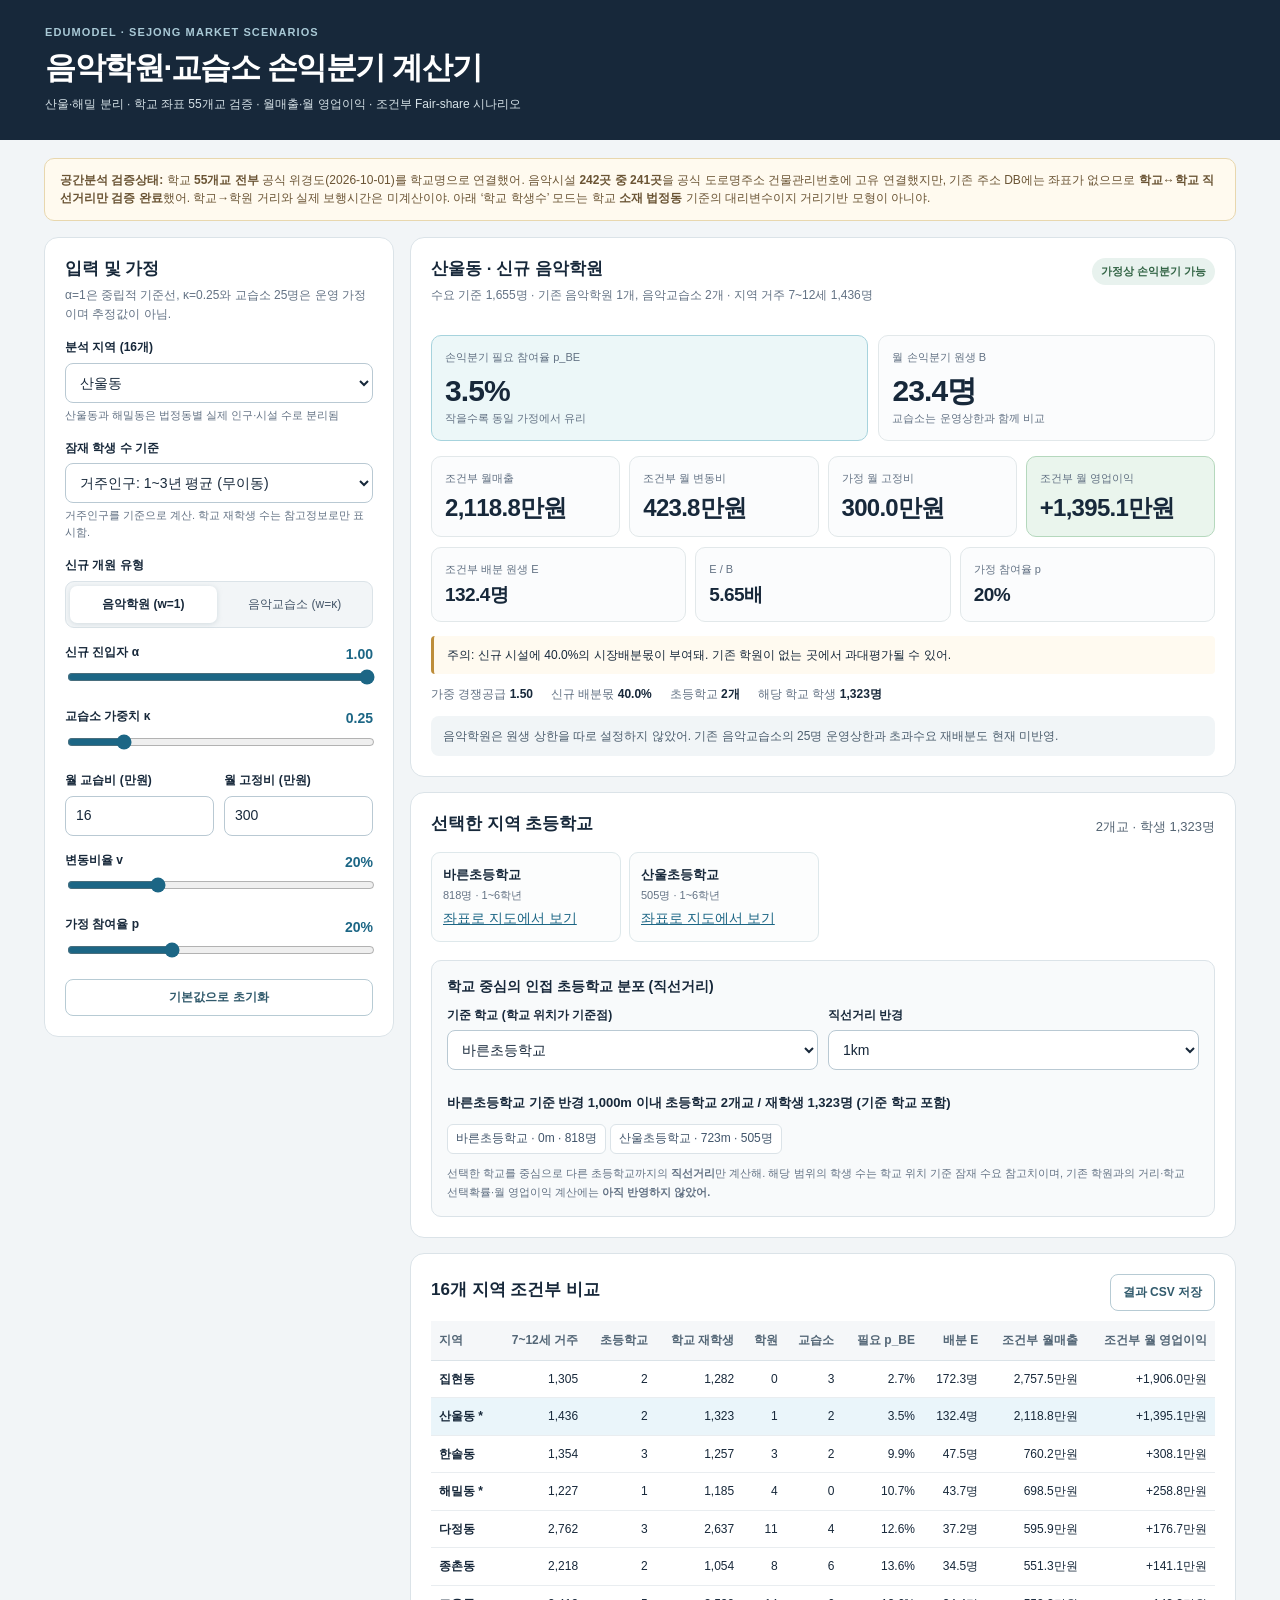
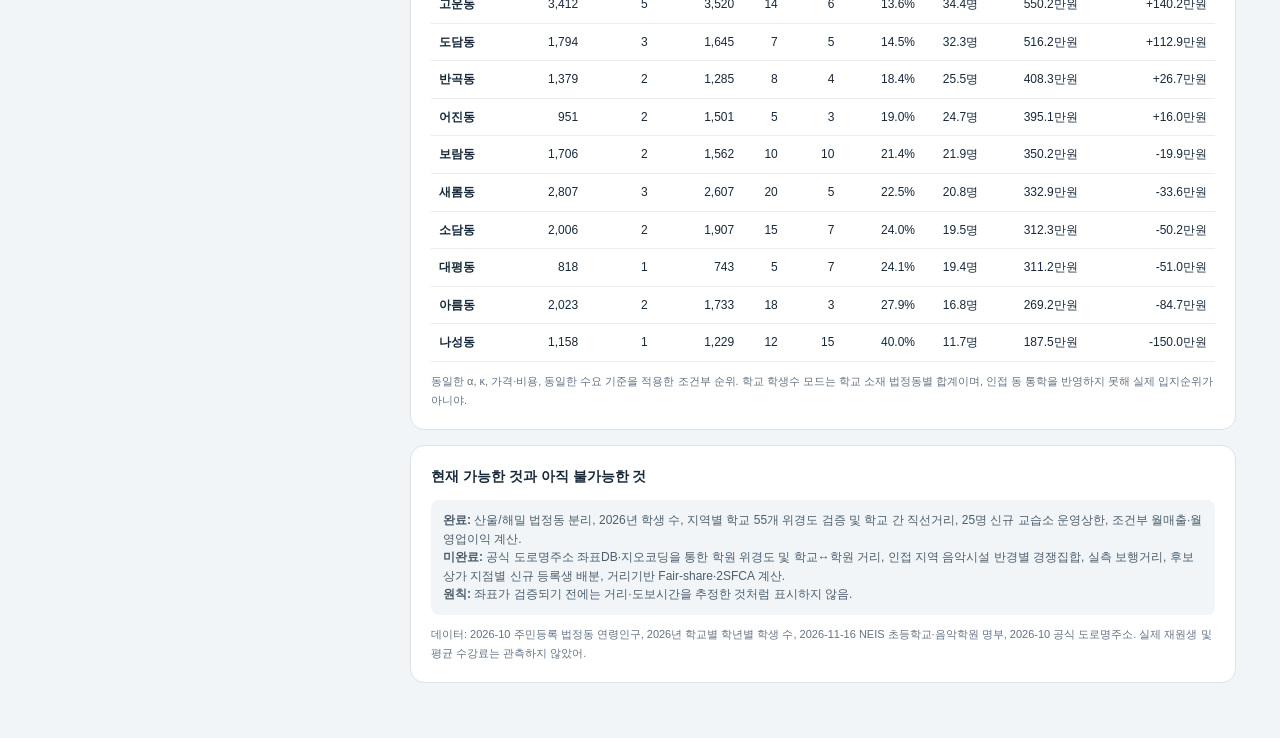
==== commit eb0033e4: "EduModel: verified school coordinates, monthly revenue/profit, official building-ID linkage note" ====
--- a/edumodel/index.html
+++ b/edumodel/index.html
@@ -8,9 +8,10 @@
 .container{max-width:1220px;margin:0 auto;padding:18px 14px 55px}.note{padding:12px 15px;margin-bottom:16px;background:var(--warm);border:1px solid #e8d7ae;border-radius:10px;color:#6a5434;font-size:12px}
 .layout{display:grid;grid-template-columns:350px 1fr;align-items:start;gap:16px}.panel{background:#fff;border:1px solid var(--line);border-radius:14px;padding:20px;min-width:0}.sticky{position:sticky;top:12px}h2{font-size:17px;line-height:1.3;margin:0 0 6px}h3{font-size:14px;margin:0 0 8px}.sub{font-size:12px;color:var(--gray);margin:0 0 15px}.field{margin:0 0 15px}.field label{display:block;font-size:12px;font-weight:700;margin-bottom:6px}.field select,.field input[type=number]{width:100%;border:1px solid #b9c9d3;border-radius:8px;background:#fff;padding:8px 10px;min-height:40px;color:var(--ink)}.help{font-size:11px;color:var(--gray);margin-top:4px}.fieldhead{display:flex;justify-content:space-between;align-items:center}.fieldhead b{color:#1c6685}.field input[type=range]{width:100%;accent-color:#1c6685}.twocol{display:grid;grid-template-columns:1fr 1fr;gap:10px}.choice{display:flex;gap:5px;padding:4px;background:#f2f5f7;border:1px solid var(--line);border-radius:9px}.choice button{width:50%;border:0;border-radius:7px;background:transparent;padding:9px 4px;font-size:12px;cursor:pointer;color:#455669}.choice button[aria-pressed=true]{background:#fff;box-shadow:0 1px 5px #b3c3cb80;color:var(--ink);font-weight:800}.smallbtn{background:#fff;border:1px solid #b7cbd4;color:#315a6c;padding:8px 12px;border-radius:8px;cursor:pointer;font-size:12px;font-weight:700}.smallbtn:hover{background:#eaf5f8}.right{display:flex;flex-direction:column;gap:15px}.topline{display:flex;justify-content:space-between;align-items:flex-start;flex-wrap:wrap;gap:10px}.pill{font-size:11px;border-radius:25px;padding:5px 9px;background:#e8f2ee;color:#316344;font-weight:800}.pill.warn{background:#fff0e3;color:#82552a}.pill.bad{background:#fbe8e9;color:var(--bad)}.figs{display:grid;grid-template-columns:1.3fr 1fr;gap:10px;margin:15px 0}.metric{background:#fbfcfd;padding:13px;border-radius:10px;border:1px solid #e2e8ea}.metric.emph{background:var(--aqua);border-color:#a6d3dd}.metric .caption{font-size:11px;color:var(--gray)}.metric strong{display:block;font-size:clamp(22px,2.8vw,30px);line-height:1.3;margin-top:5px;letter-spacing:-.03em;font-variant-numeric:tabular-nums}.metric .subtitle{font-size:11px;color:var(--gray)}.minis{display:grid;grid-template-columns:repeat(3,1fr);gap:9px}.minis .metric strong{font-size:19px}.feedback{padding:10px 13px;background:#f7f9fa;border-left:3px solid var(--blue);font-size:12px;margin-top:14px;border-radius:4px}.feedback.red{background:#fff4f4;border-left-color:var(--bad)}.feedback.amber{background:#fffaf0;border-left-color:#bd8d3a}.info-grid{display:flex;gap:10px 18px;flex-wrap:wrap;font-size:12px;color:var(--gray);margin-top:11px}.info-grid b{color:var(--ink)}.main-label{font-size:13px;color:#546473}.sectiontitle{display:flex;justify-content:space-between;align-items:center;gap:8px;flex-wrap:wrap;margin-bottom:10px}.tblwrap{overflow-x:auto}table{border-collapse:collapse;width:100%;white-space:nowrap;font-size:12px}th{background:#f5f7f9;text-align:right;color:#536676;font-weight:800;padding:10px 8px;border-bottom:1px solid var(--line)}th:first-child,td:first-child{text-align:left}td{text-align:right;padding:9px 8px;border-bottom:1px solid #e9edf0;font-variant-numeric:tabular-nums}td:first-child{font-weight:750}tbody tr{cursor:pointer}tbody tr:hover{background:#f1f8fa}tbody tr.sel{background:#eaf5fa}td.negative{color:var(--bad);font-weight:750}.legal{background:#e8f4ef;padding:2px 5px;border-radius:4px;font-size:10px;color:#38664d}.school-list{display:grid;grid-template-columns:repeat(auto-fill,minmax(175px,1fr));gap:8px}.school-card{padding:11px;border:1px solid #dee8eb;border-radius:9px;background:#fcfdfd}.school-card b{font-size:13px}.school-card p{font-size:11px;color:var(--gray);margin:2px 0 4px}.foot{font-size:11px;color:var(--gray);line-height:1.7;margin:10px 0 0}.tagline{font-size:12px;color:var(--gray);margin-top:10px}.data-note{font-size:12px;background:#f1f5f7;padding:11px 12px;border-radius:8px;margin-top:12px;color:#4c5e6e}
 @media(max-width:900px){.layout{grid-template-columns:1fr}.sticky{position:static}.figs{grid-template-columns:1fr 1fr}}@media(max-width:500px){.container{padding:12px 9px 40px}.panel{padding:15px}.figs{gap:8px}.metric{padding:11px}.metric strong{font-size:25px}.minis{gap:6px}.minis .metric strong{font-size:17px}.note{font-size:11px}.school-list{grid-template-columns:1fr 1fr}}
+.minis.cashflow{grid-template-columns:repeat(4,minmax(0,1fr));margin-bottom:10px}.minis.units{margin-top:8px}.minis.cashflow .metric strong{font-size:clamp(16px,2vw,24px)}.income{background:#eaf5ed;border-color:#b5d8bd}.income.negative{background:#fff2f2;border-color:#ecc5c5}.geo-box{background:#f8fafb;border:1px solid var(--line);border-radius:10px;margin-top:18px;padding:15px}.geo-summary{font-size:13px;font-weight:700;margin:8px 0}.geo-neighbors{font-size:12px;line-height:1.8;color:#40546a}.geo-neighbors span{display:inline-block;background:white;border:1px solid var(--line);padding:3px 8px;margin:3px 4px 0 0;border-radius:6px}@media(max-width:700px){.minis.cashflow{grid-template-columns:repeat(2,minmax(0,1fr))}.minis.cashflow .metric strong{font-size:21px}}
 </style></head>
-<body><header><div class="sup">EDUMODEL · SEJONG MARKET SCENARIOS</div><h1>음악학원·교습소 손익분기 계산기</h1><p>산울·해밀 분리 · 학교별 학생수 연결 · 신규 교습소 25명 운영상한 · 조건부 Fair-share 시나리오</p></header>
-<div class="container"><div class="note"><strong>공간분석 검증상태:</strong> 55개 초등학교 중 54개교, 음악시설 242개 중 241개 시설의 <b>정확한 도로명주소·법정동</b> 연결을 완료했어. 다만 위경도 좌표를 확보하지 못해 학교→학원 <b>실제 거리(m)·보행시간·500m/1km 통학권은 아직 계산하지 않았어.</b> 아래 ‘학교 학생수’ 모드는 학교 <b>소재 법정동</b> 기준의 대리변수이지 거리기반 모형이 아니야.</div>
+<body><header><div class="sup">EDUMODEL · SEJONG MARKET SCENARIOS</div><h1>음악학원·교습소 손익분기 계산기</h1><p>산울·해밀 분리 · 학교 좌표 55개교 검증 · 월매출·월 영업이익 · 조건부 Fair-share 시나리오</p></header>
+<div class="container"><div class="note"><strong>공간분석 검증상태:</strong> 학교 <b>55개교 전부</b> 공식 위경도(2026-10-01)를 학교명으로 연결했어. 음악시설 <b>242곳 중 241곳</b>을 공식 도로명주소 건물관리번호에 고유 연결했지만, 기존 주소 DB에는 좌표가 없으므로 <b>학교↔학교 직선거리만 검증 완료</b>했어. 학교→학원 거리와 실제 보행시간은 미계산이야. 아래 ‘학교 학생수’ 모드는 학교 <b>소재 법정동</b> 기준의 대리변수이지 거리기반 모형이 아니야.</div>
 <div class="layout"><aside class="panel sticky"><h2>입력 및 가정</h2><p class="sub">α=1은 중립적 기준선, κ=0.25와 교습소 25명은 운영 가정이며 추정값이 아님.</p>
 <div class="field"><label for="region">분석 지역 (16개)</label><select id="region"></select><div class="help">산울동과 해밀동은 법정동별 실제 인구·시설 수로 분리됨</div></div>
 <div class="field"><label for="basis">잠재 학생 수 기준</label><select id="basis"><option value="future">거주인구: 1~3년 평균 (무이동)</option><option value="now">거주인구: 2026년 10월</option><option value="h1">거주인구: 2027년 10월 (가정)</option><option value="h2">거주인구: 2028년 10월 (가정)</option><option value="h3">거주인구: 2029년 10월 (가정)</option><option value="school">해당 지역 학교 재학생 (2026년)</option></select><div class="help" id="basis-info">미래 거주인구는 이동이 없다는 단순 코호트 가정</div></div>
@@ -23,16 +24,22 @@
 <div class="field" id="studio-setting"><label for="capacity">신규 교습소 월 등록 운영상한 (명)</label><input type="number" id="capacity" value="25" min="1" max="200" step="1"><div class="help">피아노 동시 5명 × 하루 5타임 × 주 5일 / 학생당 주 5회 = 25명. 법정 월 등록상한 아님.</div></div>
 <button type="button" id="reset" class="smallbtn" style="width:100%">기본값으로 초기화</button></aside>
 <div class="right"><section class="panel"><div class="topline"><div><h2 id="resulttitle">해밀동 · 신규 음악학원</h2><p class="sub" id="summary">—</p></div><span class="pill" id="status">가정상 계산</span></div>
-<div class="figs"><div class="metric emph"><div class="caption">손익분기 필요 참여율 p_BE</div><strong id="pbe">—</strong><div class="subtitle">작을수록 동일 가정에서 유리</div></div><div class="metric"><div class="caption">월 손익분기 원생 B</div><strong id="break-even">—</strong><div class="subtitle">교습소는 등록상한과 함께 비교</div></div></div>
-<div class="minis"><div class="metric"><div class="caption">조건부 배분 원생 E</div><strong id="students">—</strong></div><div class="metric"><div class="caption">E / B</div><strong id="ratio">—</strong></div><div class="metric"><div class="caption">조건부 월 영업이익</div><strong id="profit">—</strong></div></div>
+<div class="figs"><div class="metric emph"><div class="caption">손익분기 필요 참여율 p_BE</div><strong id="pbe">—</strong><div class="subtitle">작을수록 동일 가정에서 유리</div></div><div class="metric"><div class="caption">월 손익분기 원생 B</div><strong id="break-even">—</strong><div class="subtitle">교습소는 운영상한과 함께 비교</div></div></div>
+<div class="minis cashflow"><div class="metric"><div class="caption">조건부 월매출</div><strong id="revenue">—</strong></div><div class="metric"><div class="caption">조건부 월 변동비</div><strong id="variable-cost">—</strong></div><div class="metric"><div class="caption">가정 월 고정비</div><strong id="fixed-cost">—</strong></div><div class="metric income"><div class="caption">조건부 월 영업이익</div><strong id="profit">—</strong></div></div>
+<div class="minis units"><div class="metric"><div class="caption">조건부 배분 원생 E</div><strong id="students">—</strong></div><div class="metric"><div class="caption">E / B</div><strong id="ratio">—</strong></div><div class="metric"><div class="caption">가정 참여율 p</div><strong id="participation-result">—</strong></div></div>
 <div id="feedback" class="feedback">—</div><div class="info-grid"><span>가중 경쟁공급 <b id="supply">—</b></span><span>신규 배분몫 <b id="share">—</b></span><span>초등학교 <b id="schools">—</b></span><span>해당 학교 학생 <b id="enrolled">—</b></span></div>
 <div class="data-note" id="capacity-note">교습소 25명 상한은 신규 교습소에만 적용. 기존 교습소의 좌석제약 및 초과수요 재배분은 아직 미반영.</div></section>
-<section class="panel"><div class="sectiontitle"><h2>선택한 지역 초등학교</h2><span class="main-label" id="schools-label">—</span></div><div class="school-list" id="schools-list"></div><p class="foot">학교 위치는 공식 도로명주소로 확인했어. 학교 이름을 클릭하면 외부 지도에서 해당 학교를 검색할 수 있어. 실제 도보거리나 차량 동선은 계산 결과에 포함되지 않아.</p></section>
-<section class="panel"><div class="sectiontitle"><h2>16개 지역 조건부 비교</h2><button type="button" class="smallbtn" id="export">결과 CSV 저장</button></div><div class="tblwrap"><table><thead><tr><th>지역</th><th>7~12세 거주</th><th>초등학교</th><th>학교 재학생</th><th>학원</th><th>교습소</th><th>필요 p_BE</th><th>배분 E</th></tr></thead><tbody id="results"></tbody></table></div><p class="foot">동일한 α, κ, 가격·비용, 동일한 수요 기준을 적용한 조건부 순위. 학교 학생수 모드는 학교 소재 법정동별 합계이며, 인접 동 통학을 반영하지 못해 실제 입지순위가 아니야.</p></section>
-<section class="panel"><h3>현재 가능한 것과 아직 불가능한 것</h3><div class="data-note"><b>완료:</b> 산울/해밀 법정동 분리, 2026년 학생 수, 지역별 학교 위치(주소) 확인, 25명 신규 교습소 운영상한 및 손익분기 계산.<br><b>미완료:</b> 학원·학교 위경도 좌표, 반경 500m/1km/2km 경쟁시설, 실측 보행거리, 후보 상가 지점별 신규 등록생 배분, 거리기반 Fair-share·2SFCA 계산.<br><b>원칙:</b> 좌표가 검증되기 전에는 거리·도보시간을 추정한 것처럼 표시하지 않음.</div><p class="foot">데이터: 2026-10 주민등록 법정동 연령인구, 2026년 학교별 학년별 학생 수, 2026-11-16 NEIS 초등학교·음악학원 명부, 2026-10 공식 도로명주소. 실제 재원생 및 평균 수강료는 관측하지 않았어.</p></section>
+<section class="panel"><div class="sectiontitle"><h2>선택한 지역 초등학교</h2><span class="main-label" id="schools-label">—</span></div><div class="school-list" id="schools-list"></div>
+<div class="geo-box"><h3>학교 중심의 인접 초등학교 분포 (직선거리)</h3>
+<div class="twocol"><div class="field"><label for="anchor-school">기준 학교 (학교 위치가 기준점)</label><select id="anchor-school"></select></div>
+<div class="field"><label for="school-radius">직선거리 반경</label><select id="school-radius"><option value="0.5">500m</option><option value="1" selected>1km</option><option value="2">2km</option></select></div></div>
+<div id="school-geo-result" class="geo-summary">—</div><div id="school-neighbors" class="geo-neighbors"></div>
+<p class="foot">선택한 학교를 중심으로 다른 초등학교까지의 <b>직선거리</b>만 계산해. 해당 범위의 학생 수는 학교 위치 기준 잠재 수요 참고치이며, 기존 학원과의 거리·학교 선택확률·월 영업이익 계산에는 <b>아직 반영하지 않았어.</b></p></div></section>
+<section class="panel"><div class="sectiontitle"><h2>16개 지역 조건부 비교</h2><button type="button" class="smallbtn" id="export">결과 CSV 저장</button></div><div class="tblwrap"><table><thead><tr><th>지역</th><th>7~12세 거주</th><th>초등학교</th><th>학교 재학생</th><th>학원</th><th>교습소</th><th>필요 p_BE</th><th>배분 E</th><th>조건부 월매출</th><th>조건부 월 영업이익</th></tr></thead><tbody id="results"></tbody></table></div><p class="foot">동일한 α, κ, 가격·비용, 동일한 수요 기준을 적용한 조건부 순위. 학교 학생수 모드는 학교 소재 법정동별 합계이며, 인접 동 통학을 반영하지 못해 실제 입지순위가 아니야.</p></section>
+<section class="panel"><h3>현재 가능한 것과 아직 불가능한 것</h3><div class="data-note"><b>완료:</b> 산울/해밀 법정동 분리, 2026년 학생 수, 지역별 학교 55개 위경도 검증 및 학교 간 직선거리, 25명 신규 교습소 운영상한, 조건부 월매출·월 영업이익 계산.<br><b>미완료:</b> 공식 도로명주소 좌표DB·지오코딩을 통한 학원 위경도 및 학교↔학원 거리, 인접 지역 음악시설 반경별 경쟁집합, 실측 보행거리, 후보 상가 지점별 신규 등록생 배분, 거리기반 Fair-share·2SFCA 계산.<br><b>원칙:</b> 좌표가 검증되기 전에는 거리·도보시간을 추정한 것처럼 표시하지 않음.</div><p class="foot">데이터: 2026-10 주민등록 법정동 연령인구, 2026년 학교별 학년별 학생 수, 2026-11-16 NEIS 초등학교·음악학원 명부, 2026-10 공식 도로명주소. 실제 재원생 및 평균 수강료는 관측하지 않았어.</p></section>
 </div></div></div>
 <script id="regional-data" type="application/json">[{"code":"3611011500","name":"산울동","n_now":"1436","n_h1":"1528","n_h2":"1683","n_h3":"1755","n_future_avg":"1655.33333","academies":"1","studios":"2","school_count":"2","school_students":"1323","school_names":"바른초등학교 / 산울초등학교","region_unit":"legal_dong","school_exposure":"school_in_same_legal_dong_only","school_coords_verified":"0","facility_coords_verified":"0"},{"code":"3611011600","name":"해밀동","n_now":"1227","n_h1":"1167","n_h2":"1093","n_h3":"1014","n_future_avg":"1091.33333","academies":"4","studios":"0","school_count":"1","school_students":"1185","school_names":"해밀초등학교","region_unit":"legal_dong","school_exposure":"school_in_same_legal_dong_only","school_coords_verified":"0","facility_coords_verified":"0"},{"code":"3611055800","name":"집현동","n_now":"1305","n_h1":"1444","n_h2":"1512","n_h3":"1568","n_future_avg":"1508.0","academies":"0","studios":"3","school_count":"2","school_students":"1282","school_names":"나루초등학교 / 집현초등학교","region_unit":"administrative_dong","school_exposure":"school_in_same_legal_dong_only","school_coords_verified":"0","facility_coords_verified":"0"},{"code":"3611051000","name":"한솔동","n_now":"1354","n_h1":"1223","n_h2":"1048","n_h3":"936","n_future_avg":"1069.0","academies":"3","studios":"2","school_count":"3","school_students":"1257","school_names":"미르초등학교 / 참샘초등학교 / 한솔초등학교","region_unit":"administrative_dong","school_exposure":"school_in_same_legal_dong_only","school_coords_verified":"0","facility_coords_verified":"0"},{"code":"3611058000","name":"다정동","n_now":"2762","n_h1":"2616","n_h2":"2427","n_h3":"2219","n_future_avg":"2420.66667","academies":"11","studios":"4","school_count":"3","school_students":"2637","school_names":"다정초등학교 / 새움초등학교 / 한결초등학교","region_unit":"administrative_dong","school_exposure":"school_in_same_legal_dong_only","school_coords_verified":"0","facility_coords_verified":"0"},{"code":"3611055000","name":"고운동","n_now":"3412","n_h1":"3140","n_h2":"2847","n_h3":"2524","n_future_avg":"2837.0","academies":"14","studios":"6","school_count":"5","school_students":"3520","school_names":"가락초등학교 / 고운초등학교 / 두루초등학교 / 온빛초등학교 / 으뜸초등학교","region_unit":"administrative_dong","school_exposure":"school_in_same_legal_dong_only","school_coords_verified":"0","facility_coords_verified":"0"},{"code":"3611054000","name":"종촌동","n_now":"2218","n_h1":"1999","n_h2":"1811","n_h3":"1617","n_future_avg":"1809.0","academies":"8","studios":"6","school_count":"2","school_students":"1054","school_names":"다빛초등학교 / 종촌초등학교","region_unit":"administrative_dong","school_exposure":"school_in_same_legal_dong_only","school_coords_verified":"0","facility_coords_verified":"0"},{"code":"3611052000","name":"도담동","n_now":"1794","n_h1":"1635","n_h2":"1511","n_h3":"1330","n_future_avg":"1492.0","academies":"7","studios":"5","school_count":"3","school_students":"1645","school_names":"늘봄초등학교 / 도담초등학교 / 양지초등학교","region_unit":"administrative_dong","school_exposure":"school_in_same_legal_dong_only","school_coords_verified":"0","facility_coords_verified":"0"},{"code":"3611051500","name":"새롬동","n_now":"2807","n_h1":"2612","n_h2":"2292","n_h3":"2041","n_future_avg":"2315.0","academies":"20","studios":"5","school_count":"3","school_students":"2607","school_names":"가득초등학교 / 새뜸초등학교 / 새롬초등학교","region_unit":"administrative_dong","school_exposure":"school_in_same_legal_dong_only","school_coords_verified":"0","facility_coords_verified":"0"},{"code":"3611055600","name":"반곡동","n_now":"1379","n_h1":"1348","n_h2":"1283","n_h3":"1197","n_future_avg":"1276.0","academies":"8","studios":"4","school_count":"2","school_students":"1285","school_names":"반곡초등학교 / 솔빛초등학교","region_unit":"administrative_dong","school_exposure":"school_in_same_legal_dong_only","school_coords_verified":"0","facility_coords_verified":"0"},{"code":"3611052300","name":"어진동","n_now":"951","n_h1":"903","n_h2":"833","n_h3":"764","n_future_avg":"833.33333","academies":"5","studios":"3","school_count":"2","school_students":"1501","school_names":"연세초등학교 / 연양초등학교","region_unit":"administrative_dong","school_exposure":"school_in_same_legal_dong_only","school_coords_verified":"0","facility_coords_verified":"0"},{"code":"3611053000","name":"아름동","n_now":"2023","n_h1":"1833","n_h2":"1665","n_h3":"1486","n_future_avg":"1661.33333","academies":"18","studios":"3","school_count":"2","school_students":"1733","school_names":"나래초등학교 / 아름초등학교","region_unit":"administrative_dong","school_exposure":"school_in_same_legal_dong_only","school_coords_verified":"0","facility_coords_verified":"0"},{"code":"3611055500","name":"소담동","n_now":"2006","n_h1":"1879","n_h2":"1726","n_h3":"1592","n_future_avg":"1732.33333","academies":"15","studios":"7","school_count":"2","school_students":"1907","school_names":"글벗초등학교 / 소담초등학교","region_unit":"administrative_dong","school_exposure":"school_in_same_legal_dong_only","school_coords_verified":"0","facility_coords_verified":"0"},{"code":"3611056000","name":"보람동","n_now":"1706","n_h1":"1629","n_h2":"1476","n_h3":"1327","n_future_avg":"1477.33333","academies":"10","studios":"10","school_count":"2","school_students":"1562","school_names":"보람초등학교 / 여울초등학교","region_unit":"administrative_dong","school_exposure":"school_in_same_legal_dong_only","school_coords_verified":"0","facility_coords_verified":"0"},{"code":"3611057000","name":"대평동","n_now":"818","n_h1":"795","n_h2":"756","n_h3":"710","n_future_avg":"753.66667","academies":"5","studios":"7","school_count":"1","school_students":"743","school_names":"대평초등학교","region_unit":"administrative_dong","school_exposure":"school_in_same_legal_dong_only","school_coords_verified":"0","facility_coords_verified":"0"},{"code":"3611051800","name":"나성동","n_now":"1158","n_h1":"1067","n_h2":"988","n_h3":"890","n_future_avg":"981.66667","academies":"12","studios":"15","school_count":"1","school_students":"1229","school_names":"나성초등학교","region_unit":"administrative_dong","school_exposure":"school_in_same_legal_dong_only","school_coords_verified":"0","facility_coords_verified":"0"}]</script>
-<script id="school-data" type="application/json">[{"school_name":"가득초등학교","school_address":"세종특별자치시  세종로 941","school_students_grades1to6_2026":"575","legal_dong":"새롬동","address_match":"EXACT_UNIQUE","school_enrollment_name_match":"1","latitude":"","longitude":"","has_verified_coordinates":"False"},{"school_name":"가락초등학교","school_address":"세종특별자치시  마음로 208","school_students_grades1to6_2026":"545","legal_dong":"고운동","address_match":"EXACT_UNIQUE","school_enrollment_name_match":"1","latitude":"","longitude":"","has_verified_coordinates":"False"},{"school_name":"감성초등학교","school_address":"세종특별자치시  금남면 감성길 6","school_students_grades1to6_2026":"63","legal_dong":"금남면","address_match":"EXACT_UNIQUE","school_enrollment_name_match":"1","latitude":"","longitude":"","has_verified_coordinates":"False"},{"school_name":"고운초등학교","school_address":"세종특별자치시  만남로 45","school_students_grades1to6_2026":"1014","legal_dong":"고운동","address_match":"EXACT_UNIQUE","school_enrollment_name_match":"1","latitude":"","longitude":"","has_verified_coordinates":"False"},{"school_name":"글벗초등학교","school_address":"세종특별자치시  소담로 121","school_students_grades1to6_2026":"841","legal_dong":"소담동","address_match":"EXACT_UNIQUE","school_enrollment_name_match":"1","latitude":"","longitude":"","has_verified_coordinates":"False"},{"school_name":"금남초등학교","school_address":"세종특별자치시  금남면 금남구즉로 62","school_students_grades1to6_2026":"155","legal_dong":"금남면","address_match":"EXACT_UNIQUE","school_enrollment_name_match":"1","latitude":"","longitude":"","has_verified_coordinates":"False"},{"school_name":"나래초등학교","school_address":"세종특별자치시  달빛1로 108 ","school_students_grades1to6_2026":"887","legal_dong":"아름동","address_match":"EXACT_UNIQUE","school_enrollment_name_match":"1","latitude":"","longitude":"","has_verified_coordinates":"False"},{"school_name":"나루초등학교","school_address":"세종특별자치시  집현서로 90","school_students_grades1to6_2026":"506","legal_dong":"집현동","address_match":"EXACT_UNIQUE","school_enrollment_name_match":"1","latitude":"","longitude":"","has_verified_coordinates":"False"},{"school_name":"나성초등학교","school_address":"세종특별자치시 갈매로 294","school_students_grades1to6_2026":"1229","legal_dong":"나성동","address_match":"EXACT_UNIQUE","school_enrollment_name_match":"1","latitude":"","longitude":"","has_verified_coordinates":"False"},{"school_name":"늘봄초등학교","school_address":"세종특별자치시  다솜1로 183","school_students_grades1to6_2026":"256","legal_dong":"도담동","address_match":"EXACT_UNIQUE","school_enrollment_name_match":"1","latitude":"","longitude":"","has_verified_coordinates":"False"},{"school_name":"다빛초등학교","school_address":"세종특별자치시 달빛1로 7","school_students_grades1to6_2026":"368","legal_dong":"종촌동","address_match":"EXACT_UNIQUE","school_enrollment_name_match":"1","latitude":"","longitude":"","has_verified_coordinates":"False"},{"school_name":"다정초등학교","school_address":"세종특별자치시  다정남로 35","school_students_grades1to6_2026":"1184","legal_dong":"다정동","address_match":"EXACT_UNIQUE","school_enrollment_name_match":"1","latitude":"","longitude":"","has_verified_coordinates":"False"},{"school_name":"대평초등학교","school_address":"세종특별자치시  대평1길 19","school_students_grades1to6_2026":"743","legal_dong":"대평동","address_match":"EXACT_UNIQUE","school_enrollment_name_match":"1","latitude":"","longitude":"","has_verified_coordinates":"False"},{"school_name":"도담초등학교","school_address":"세종특별자치시  보람로 33","school_students_grades1to6_2026":"944","legal_dong":"도담동","address_match":"EXACT_UNIQUE","school_enrollment_name_match":"1","latitude":"","longitude":"","has_verified_coordinates":"False"},{"school_name":"두루초등학교","school_address":"세종특별자치시  만남로 227","school_students_grades1to6_2026":"929","legal_dong":"고운동","address_match":"EXACT_UNIQUE","school_enrollment_name_match":"1","latitude":"","longitude":"","has_verified_coordinates":"False"},{"school_name":"미르초등학교","school_address":"세종특별자치시  나리로 26-16","school_students_grades1to6_2026":"421","legal_dong":"한솔동","address_match":"EXACT_UNIQUE","school_enrollment_name_match":"1","latitude":"","longitude":"","has_verified_coordinates":"False"},{"school_name":"바른초등학교","school_address":"세종특별자치시 산울3로 33","school_students_grades1to6_2026":"818","legal_dong":"산울동","address_match":"EXACT_UNIQUE","school_enrollment_name_match":"1","latitude":"","longitude":"","has_verified_coordinates":"False"},{"school_name":"반곡초등학교","school_address":"세종특별자치시  시청대로 468","school_students_grades1to6_2026":"940","legal_dong":"반곡동","address_match":"EXACT_UNIQUE","school_enrollment_name_match":"1","latitude":"","longitude":"","has_verified_coordinates":"False"},{"school_name":"보람초등학교","school_address":"세종특별자치시  보람동로 39","school_students_grades1to6_2026":"849","legal_dong":"보람동","address_match":"EXACT_UNIQUE","school_enrollment_name_match":"1","latitude":"","longitude":"","has_verified_coordinates":"False"},{"school_name":"부강초등학교","school_address":"세종특별자치시  부강면 부강로 15","school_students_grades1to6_2026":"116","legal_dong":"부강면","address_match":"EXACT_UNIQUE","school_enrollment_name_match":"1","latitude":"","longitude":"","has_verified_coordinates":"False"},{"school_name":"산울초등학교","school_address":"세종특별자치시 산울7로 33","school_students_grades1to6_2026":"505","legal_dong":"산울동","address_match":"EXACT_UNIQUE","school_enrollment_name_match":"1","latitude":"","longitude":"","has_verified_coordinates":"False"},{"school_name":"새뜸초등학교","school_address":"세종특별자치시  새롬남로 75","school_students_grades1to6_2026":"714","legal_dong":"새롬동","address_match":"EXACT_UNIQUE","school_enrollment_name_match":"1","latitude":"","longitude":"","has_verified_coordinates":"False"},{"school_name":"새롬초등학교","school_address":"세종특별자치시  새롬중앙1로 27","school_students_grades1to6_2026":"1318","legal_dong":"새롬동","address_match":"EXACT_UNIQUE","school_enrollment_name_match":"1","latitude":"","longitude":"","has_verified_coordinates":"False"},{"school_name":"새움초등학교","school_address":"세종특별자치시  다정남로 93","school_students_grades1to6_2026":"516","legal_dong":"다정동","address_match":"EXACT_UNIQUE","school_enrollment_name_match":"1","latitude":"","longitude":"","has_verified_coordinates":"False"},{"school_name":"세종도원초등학교","school_address":"세종특별자치시  연서면 도원로 63","school_students_grades1to6_2026":"475","legal_dong":"연서면","address_match":"EXACT_UNIQUE","school_enrollment_name_match":"1","latitude":"","longitude":"","has_verified_coordinates":"False"},{"school_name":"소담초등학교","school_address":"세종특별자치시  소담1로 35","school_students_grades1to6_2026":"1066","legal_dong":"소담동","address_match":"EXACT_UNIQUE","school_enrollment_name_match":"1","latitude":"","longitude":"","has_verified_coordinates":"False"},{"school_name":"소정초등학교","school_address":"세종특별자치시  소정면 학교말길 10","school_students_grades1to6_2026":"25","legal_dong":"소정면","address_match":"EXACT_UNIQUE","school_enrollment_name_match":"1","latitude":"","longitude":"","has_verified_coordinates":"False"},{"school_name":"솔빛초등학교","school_address":"세종특별자치시  반곡2길 21","school_students_grades1to6_2026":"345","legal_dong":"반곡동","address_match":"EXACT_UNIQUE","school_enrollment_name_match":"1","latitude":"","longitude":"","has_verified_coordinates":"False"},{"school_name":"수왕초등학교","school_address":"세종특별자치시  연기면 눌왕길 8-45","school_students_grades1to6_2026":"77","legal_dong":"연기면","address_match":"EXACT_UNIQUE","school_enrollment_name_match":"1","latitude":"","longitude":"","has_verified_coordinates":"False"},{"school_name":"쌍류초등학교","school_address":"세종특별자치시  연서면 벌말길 73","school_students_grades1to6_2026":"31","legal_dong":"연서면","address_match":"EXACT_UNIQUE","school_enrollment_name_match":"1","latitude":"","longitude":"","has_verified_coordinates":"False"},{"school_name":"아름초등학교","school_address":"세종특별자치시 달빛로 174 ","school_students_grades1to6_2026":"846","legal_dong":"아름동","address_match":"EXACT_UNIQUE","school_enrollment_name_match":"1","latitude":"","longitude":"","has_verified_coordinates":"False"},{"school_name":"양지초등학교","school_address":"세종특별자치시  보듬8로 11","school_students_grades1to6_2026":"445","legal_dong":"도담동","address_match":"EXACT_UNIQUE","school_enrollment_name_match":"1","latitude":"","longitude":"","has_verified_coordinates":"False"},{"school_name":"여울초등학교","school_address":"세종특별자치시  보람1길 9","school_students_grades1to6_2026":"713","legal_dong":"보람동","address_match":"EXACT_UNIQUE","school_enrollment_name_match":"1","latitude":"","longitude":"","has_verified_coordinates":"False"},{"school_name":"연남초등학교","school_address":"세종특별자치시  연기면 연기길 2","school_students_grades1to6_2026":"60","legal_dong":"연기면","address_match":"EXACT_UNIQUE","school_enrollment_name_match":"1","latitude":"","longitude":"","has_verified_coordinates":"False"},{"school_name":"연동초등학교","school_address":"세종특별자치시  연동면 청연로 606-36","school_students_grades1to6_2026":"23","legal_dong":"연동면","address_match":"EXACT_UNIQUE","school_enrollment_name_match":"1","latitude":"","longitude":"","has_verified_coordinates":"False"},{"school_name":"연봉초등학교","school_address":"세종특별자치시  연서면 당산로 357-1","school_students_grades1to6_2026":"65","legal_dong":"연서면","address_match":"EXACT_UNIQUE","school_enrollment_name_match":"1","latitude":"","longitude":"","has_verified_coordinates":"False"},{"school_name":"연서초등학교","school_address":"세종특별자치시  연서면 연서로 148","school_students_grades1to6_2026":"140","legal_dong":"연서면","address_match":"EXACT_UNIQUE","school_enrollment_name_match":"1","latitude":"","longitude":"","has_verified_coordinates":"False"},{"school_name":"연세초등학교","school_address":"세종특별자치시  다솜로 291","school_students_grades1to6_2026":"370","legal_dong":"어진동","address_match":"EXACT_UNIQUE","school_enrollment_name_match":"1","latitude":"","longitude":"","has_verified_coordinates":"False"},{"school_name":"연양초등학교","school_address":"세종특별자치시  도움3로 37","school_students_grades1to6_2026":"1131","legal_dong":"어진동","address_match":"EXACT_UNIQUE","school_enrollment_name_match":"1","latitude":"","longitude":"","has_verified_coordinates":"False"},{"school_name":"온빛초등학교","school_address":"세종특별자치시  만남로 174","school_students_grades1to6_2026":"593","legal_dong":"고운동","address_match":"EXACT_UNIQUE","school_enrollment_name_match":"1","latitude":"","longitude":"","has_verified_coordinates":"False"},{"school_name":"으뜸초등학교","school_address":"세종특별자치시  마음로 132","school_students_grades1to6_2026":"439","legal_dong":"고운동","address_match":"EXACT_UNIQUE","school_enrollment_name_match":"1","latitude":"","longitude":"","has_verified_coordinates":"False"},{"school_name":"의랑초등학교","school_address":"세종특별자치시  장군면 태산길 50-1","school_students_grades1to6_2026":"66","legal_dong":"장군면","address_match":"EXACT_UNIQUE","school_enrollment_name_match":"1","latitude":"","longitude":"","has_verified_coordinates":"False"},{"school_name":"장기초등학교","school_address":"세종특별자치시  장군면 장척로 398-9","school_students_grades1to6_2026":"55","legal_dong":"장군면","address_match":"EXACT_UNIQUE","school_enrollment_name_match":"1","latitude":"","longitude":"","has_verified_coordinates":"False"},{"school_name":"전동초등학교","school_address":"세종특별자치시  전동면 하노장3길 9","school_students_grades1to6_2026":"35","legal_dong":"전동면","address_match":"EXACT_UNIQUE","school_enrollment_name_match":"1","latitude":"","longitude":"","has_verified_coordinates":"False"},{"school_name":"전의초등학교","school_address":"세종특별자치시 전의면 운주산로 1204-9","school_students_grades1to6_2026":"84","legal_dong":"전의면","address_match":"EXACT_UNIQUE","school_enrollment_name_match":"1","latitude":"","longitude":"","has_verified_coordinates":"False"},{"school_name":"조치원교동초등학교","school_address":"세종특별자치시  조치원읍 새내18길 21","school_students_grades1to6_2026":"166","legal_dong":"조치원읍","address_match":"EXACT_UNIQUE","school_enrollment_name_match":"1","latitude":"","longitude":"","has_verified_coordinates":"False"},{"school_name":"조치원대동초등학교","school_address":"세종특별자치시 조치원읍 대동학교길 ","school_students_grades1to6_2026":"442","legal_dong":"","address_match":"ADDRESS_PARSE_FAIL","school_enrollment_name_match":"1","latitude":"","longitude":"","has_verified_coordinates":"False"},{"school_name":"조치원명동초등학교","school_address":"세종특별자치시  조치원읍 조치원10길 35","school_students_grades1to6_2026":"52","legal_dong":"조치원읍","address_match":"EXACT_UNIQUE","school_enrollment_name_match":"1","latitude":"","longitude":"","has_verified_coordinates":"False"},{"school_name":"조치원신봉초등학교","school_address":"세종특별자치시  조치원읍 서북부로 10","school_students_grades1to6_2026":"285","legal_dong":"조치원읍","address_match":"EXACT_UNIQUE","school_enrollment_name_match":"1","latitude":"","longitude":"","has_verified_coordinates":"False"},{"school_name":"종촌초등학교","school_address":"세종특별자치시  도움1로 160","school_students_grades1to6_2026":"686","legal_dong":"종촌동","address_match":"EXACT_UNIQUE","school_enrollment_name_match":"1","latitude":"","longitude":"","has_verified_coordinates":"False"},{"school_name":"집현초등학교","school_address":"세종특별자치시  집현서로 23","school_students_grades1to6_2026":"776","legal_dong":"집현동","address_match":"EXACT_UNIQUE","school_enrollment_name_match":"1","latitude":"","longitude":"","has_verified_coordinates":"False"},{"school_name":"참샘초등학교","school_address":"세종특별자치시  노을1로 29","school_students_grades1to6_2026":"388","legal_dong":"한솔동","address_match":"EXACT_UNIQUE","school_enrollment_name_match":"1","latitude":"","longitude":"","has_verified_coordinates":"False"},{"school_name":"한결초등학교","school_address":"세종특별자치시  다정북로 139","school_students_grades1to6_2026":"937","legal_dong":"다정동","address_match":"EXACT_UNIQUE","school_enrollment_name_match":"1","latitude":"","longitude":"","has_verified_coordinates":"False"},{"school_name":"한솔초등학교","school_address":"세종특별자치시  누리로 32","school_students_grades1to6_2026":"448","legal_dong":"한솔동","address_match":"EXACT_UNIQUE","school_enrollment_name_match":"1","latitude":"","longitude":"","has_verified_coordinates":"False"},{"school_name":"해밀초등학교","school_address":"세종특별자치시  해밀1로 73","school_students_grades1to6_2026":"1185","legal_dong":"해밀동","address_match":"EXACT_UNIQUE","school_enrollment_name_match":"1","latitude":"","longitude":"","has_verified_coordinates":"False"}]</script>
+<script id="school-data" type="application/json">[{"school_name":"가득초등학교","school_address":"세종특별자치시  세종로 941","school_students_grades1to6_2026":"575","legal_dong":"새롬동","address_match":"EXACT_UNIQUE","school_enrollment_name_match":"1","latitude":36.48733788,"longitude":127.2434548,"has_verified_coordinates":"True","school_id_standard":"B000026120","coordinates_reference_date":"2026-10-01","coordinates_source":"한국교육시설안전원 전국초중등학교위치표준데이터","source_road_address":"세종특별자치시 세종로 941","road_address_exact_normalized_match":1},{"school_name":"가락초등학교","school_address":"세종특별자치시  마음로 208","school_students_grades1to6_2026":"545","legal_dong":"고운동","address_match":"EXACT_UNIQUE","school_enrollment_name_match":"1","latitude":36.51568465,"longitude":127.2308396,"has_verified_coordinates":"True","school_id_standard":"B000024287","coordinates_reference_date":"2026-10-01","coordinates_source":"한국교육시설안전원 전국초중등학교위치표준데이터","source_road_address":"세종특별자치시 마음로 208","road_address_exact_normalized_match":1},{"school_name":"감성초등학교","school_address":"세종특별자치시  금남면 감성길 6","school_students_grades1to6_2026":"63","legal_dong":"금남면","address_match":"EXACT_UNIQUE","school_enrollment_name_match":"1","latitude":36.44365923,"longitude":127.2893654,"has_verified_coordinates":"True","school_id_standard":"B000005746","coordinates_reference_date":"2026-10-01","coordinates_source":"한국교육시설안전원 전국초중등학교위치표준데이터","source_road_address":"세종특별자치시 금남면 감성길 6","road_address_exact_normalized_match":1},{"school_name":"고운초등학교","school_address":"세종특별자치시  만남로 45","school_students_grades1to6_2026":"1014","legal_dong":"고운동","address_match":"EXACT_UNIQUE","school_enrollment_name_match":"1","latitude":36.50414599,"longitude":127.2365015,"has_verified_coordinates":"True","school_id_standard":"B000024289","coordinates_reference_date":"2026-10-01","coordinates_source":"한국교육시설안전원 전국초중등학교위치표준데이터","source_road_address":"세종특별자치시 만남로 45","road_address_exact_normalized_match":1},{"school_name":"글벗초등학교","school_address":"세종특별자치시  소담로 121","school_students_grades1to6_2026":"841","legal_dong":"소담동","address_match":"EXACT_UNIQUE","school_enrollment_name_match":"1","latitude":36.48737111,"longitude":127.2980401,"has_verified_coordinates":"True","school_id_standard":"B000026118","coordinates_reference_date":"2026-10-01","coordinates_source":"한국교육시설안전원 전국초중등학교위치표준데이터","source_road_address":"세종특별자치시 소담로 121","road_address_exact_normalized_match":1},{"school_name":"금남초등학교","school_address":"세종특별자치시  금남면 금남구즉로 62","school_students_grades1to6_2026":"155","legal_dong":"금남면","address_match":"EXACT_UNIQUE","school_enrollment_name_match":"1","latitude":36.47270089,"longitude":127.2882756,"has_verified_coordinates":"True","school_id_standard":"B000005747","coordinates_reference_date":"2026-10-01","coordinates_source":"한국교육시설안전원 전국초중등학교위치표준데이터","source_road_address":"세종특별자치시 금남면 금남구즉로 62","road_address_exact_normalized_match":1},{"school_name":"나래초등학교","school_address":"세종특별자치시  달빛1로 108 ","school_students_grades1to6_2026":"887","legal_dong":"아름동","address_match":"EXACT_UNIQUE","school_enrollment_name_match":"1","latitude":36.50900177,"longitude":127.2463514,"has_verified_coordinates":"True","school_id_standard":"B000024292","coordinates_reference_date":"2026-10-01","coordinates_source":"한국교육시설안전원 전국초중등학교위치표준데이터","source_road_address":"세종특별자치시 달빛1로 108","road_address_exact_normalized_match":1},{"school_name":"나루초등학교","school_address":"세종특별자치시  집현서로 90","school_students_grades1to6_2026":"506","legal_dong":"집현동","address_match":"EXACT_UNIQUE","school_enrollment_name_match":"1","latitude":36.49539331,"longitude":127.3236309,"has_verified_coordinates":"True","school_id_standard":"B000024307","coordinates_reference_date":"2026-10-01","coordinates_source":"한국교육시설안전원 전국초중등학교위치표준데이터","source_road_address":"세종특별자치시 집현서로 90","road_address_exact_normalized_match":1},{"school_name":"나성초등학교","school_address":"세종특별자치시 갈매로 294","school_students_grades1to6_2026":"1229","legal_dong":"나성동","address_match":"EXACT_UNIQUE","school_enrollment_name_match":"1","latitude":36.48994821,"longitude":127.2643553,"has_verified_coordinates":"True","school_id_standard":"B000024299","coordinates_reference_date":"2026-10-01","coordinates_source":"한국교육시설안전원 전국초중등학교위치표준데이터","source_road_address":"세종특별자치시 갈매로 294","road_address_exact_normalized_match":1},{"school_name":"늘봄초등학교","school_address":"세종특별자치시  다솜1로 183","school_students_grades1to6_2026":"256","legal_dong":"도담동","address_match":"EXACT_UNIQUE","school_enrollment_name_match":"1","latitude":36.51436121,"longitude":127.2551313,"has_verified_coordinates":"True","school_id_standard":"B000026124","coordinates_reference_date":"2026-10-01","coordinates_source":"한국교육시설안전원 전국초중등학교위치표준데이터","source_road_address":"세종특별자치시 다솜1로 183","road_address_exact_normalized_match":1},{"school_name":"다빛초등학교","school_address":"세종특별자치시 달빛1로 7","school_students_grades1to6_2026":"368","legal_dong":"종촌동","address_match":"EXACT_UNIQUE","school_enrollment_name_match":"1","latitude":36.50008775,"longitude":127.2440025,"has_verified_coordinates":"True","school_id_standard":"B000026129","coordinates_reference_date":"2026-10-01","coordinates_source":"한국교육시설안전원 전국초중등학교위치표준데이터","source_road_address":"세종특별자치시 달빛1로 7","road_address_exact_normalized_match":1},{"school_name":"다정초등학교","school_address":"세종특별자치시  다정남로 35","school_students_grades1to6_2026":"1184","legal_dong":"다정동","address_match":"EXACT_UNIQUE","school_enrollment_name_match":"1","latitude":36.49386437,"longitude":127.244199,"has_verified_coordinates":"True","school_id_standard":"B000024295","coordinates_reference_date":"2026-10-01","coordinates_source":"한국교육시설안전원 전국초중등학교위치표준데이터","source_road_address":"세종특별자치시 다정남로 35","road_address_exact_normalized_match":1},{"school_name":"대평초등학교","school_address":"세종특별자치시  대평1길 19","school_students_grades1to6_2026":"743","legal_dong":"대평동","address_match":"EXACT_UNIQUE","school_enrollment_name_match":"1","latitude":36.46980433,"longitude":127.2789398,"has_verified_coordinates":"True","school_id_standard":"B000024302","coordinates_reference_date":"2026-10-01","coordinates_source":"한국교육시설안전원 전국초중등학교위치표준데이터","source_road_address":"세종특별자치시 대평1길 19","road_address_exact_normalized_match":1},{"school_name":"도담초등학교","school_address":"세종특별자치시  보람로 33","school_students_grades1to6_2026":"944","legal_dong":"도담동","address_match":"EXACT_UNIQUE","school_enrollment_name_match":"1","latitude":36.51173208,"longitude":127.262451,"has_verified_coordinates":"True","school_id_standard":"B000024284","coordinates_reference_date":"2026-10-01","coordinates_source":"한국교육시설안전원 전국초중등학교위치표준데이터","source_road_address":"세종특별자치시 보람로 33","road_address_exact_normalized_match":1},{"school_name":"두루초등학교","school_address":"세종특별자치시  만남로 227","school_students_grades1to6_2026":"929","legal_dong":"고운동","address_match":"EXACT_UNIQUE","school_enrollment_name_match":"1","latitude":36.51962533,"longitude":127.2384646,"has_verified_coordinates":"True","school_id_standard":"B000024283","coordinates_reference_date":"2026-10-01","coordinates_source":"한국교육시설안전원 전국초중등학교위치표준데이터","source_road_address":"세종특별자치시 만남로 227","road_address_exact_normalized_match":1},{"school_name":"미르초등학교","school_address":"세종특별자치시  나리로 26-16","school_students_grades1to6_2026":"421","legal_dong":"한솔동","address_match":"EXACT_UNIQUE","school_enrollment_name_match":"1","latitude":36.47238238,"longitude":127.2538532,"has_verified_coordinates":"True","school_id_standard":"B000024300","coordinates_reference_date":"2026-10-01","coordinates_source":"한국교육시설안전원 전국초중등학교위치표준데이터","source_road_address":"세종특별자치시 나리로 26-16","road_address_exact_normalized_match":1},{"school_name":"바른초등학교","school_address":"세종특별자치시 산울3로 33","school_students_grades1to6_2026":"818","legal_dong":"산울동","address_match":"EXACT_UNIQUE","school_enrollment_name_match":"1","latitude":36.52911078,"longitude":127.257277,"has_verified_coordinates":"True","school_id_standard":"B000024320","coordinates_reference_date":"2026-10-01","coordinates_source":"한국교육시설안전원 전국초중등학교위치표준데이터","source_road_address":"세종특별자치시 산울3로 33","road_address_exact_normalized_match":1},{"school_name":"반곡초등학교","school_address":"세종특별자치시  시청대로 468","school_students_grades1to6_2026":"940","legal_dong":"반곡동","address_match":"EXACT_UNIQUE","school_enrollment_name_match":"1","latitude":36.5002315,"longitude":127.3104494,"has_verified_coordinates":"True","school_id_standard":"B000024306","coordinates_reference_date":"2026-10-01","coordinates_source":"한국교육시설안전원 전국초중등학교위치표준데이터","source_road_address":"세종특별자치시 시청대로 468","road_address_exact_normalized_match":1},{"school_name":"보람초등학교","school_address":"세종특별자치시  보람동로 39","school_students_grades1to6_2026":"849","legal_dong":"보람동","address_match":"EXACT_UNIQUE","school_enrollment_name_match":"1","latitude":36.47949311,"longitude":127.2935183,"has_verified_coordinates":"True","school_id_standard":"B000024304","coordinates_reference_date":"2026-10-01","coordinates_source":"한국교육시설안전원 전국초중등학교위치표준데이터","source_road_address":"세종특별자치시 보람동로 39","road_address_exact_normalized_match":1},{"school_name":"부강초등학교","school_address":"세종특별자치시  부강면 부강로 15","school_students_grades1to6_2026":"116","legal_dong":"부강면","address_match":"EXACT_UNIQUE","school_enrollment_name_match":"1","latitude":36.5278428,"longitude":127.3665765,"has_verified_coordinates":"True","school_id_standard":"B000024148","coordinates_reference_date":"2026-10-01","coordinates_source":"한국교육시설안전원 전국초중등학교위치표준데이터","source_road_address":"세종특별자치시 부강면 부강로 15","road_address_exact_normalized_match":1},{"school_name":"산울초등학교","school_address":"세종특별자치시 산울7로 33","school_students_grades1to6_2026":"505","legal_dong":"산울동","address_match":"EXACT_UNIQUE","school_enrollment_name_match":"1","latitude":36.53307776,"longitude":127.2636831,"has_verified_coordinates":"True","school_id_standard":"B000024319","coordinates_reference_date":"2026-10-01","coordinates_source":"한국교육시설안전원 전국초중등학교위치표준데이터","source_road_address":"세종특별자치시 산울7로 33","road_address_exact_normalized_match":1},{"school_name":"새뜸초등학교","school_address":"세종특별자치시  새롬남로 75","school_students_grades1to6_2026":"714","legal_dong":"새롬동","address_match":"EXACT_UNIQUE","school_enrollment_name_match":"1","latitude":36.48549801,"longitude":127.2533766,"has_verified_coordinates":"True","school_id_standard":"B000024298","coordinates_reference_date":"2026-10-01","coordinates_source":"한국교육시설안전원 전국초중등학교위치표준데이터","source_road_address":"세종특별자치시 새롬남로 75","road_address_exact_normalized_match":1},{"school_name":"새롬초등학교","school_address":"세종특별자치시  새롬중앙1로 27","school_students_grades1to6_2026":"1318","legal_dong":"새롬동","address_match":"EXACT_UNIQUE","school_enrollment_name_match":"1","latitude":36.48536217,"longitude":127.2492663,"has_verified_coordinates":"True","school_id_standard":"B000024297","coordinates_reference_date":"2026-10-01","coordinates_source":"한국교육시설안전원 전국초중등학교위치표준데이터","source_road_address":"세종특별자치시 새롬중앙1로 27","road_address_exact_normalized_match":1},{"school_name":"새움초등학교","school_address":"세종특별자치시  다정남로 93","school_students_grades1to6_2026":"516","legal_dong":"다정동","address_match":"EXACT_UNIQUE","school_enrollment_name_match":"1","latitude":36.49400303,"longitude":127.2513569,"has_verified_coordinates":"True","school_id_standard":"B000024296","coordinates_reference_date":"2026-10-01","coordinates_source":"한국교육시설안전원 전국초중등학교위치표준데이터","source_road_address":"세종특별자치시 다정남로 93","road_address_exact_normalized_match":1},{"school_name":"세종도원초등학교","school_address":"세종특별자치시  연서면 도원로 63","school_students_grades1to6_2026":"475","legal_dong":"연서면","address_match":"EXACT_UNIQUE","school_enrollment_name_match":"1","latitude":36.58587778,"longitude":127.2873598,"has_verified_coordinates":"True","school_id_standard":"B000005743","coordinates_reference_date":"2026-10-01","coordinates_source":"한국교육시설안전원 전국초중등학교위치표준데이터","source_road_address":"세종특별자치시 연서면 도원로 63","road_address_exact_normalized_match":1},{"school_name":"소담초등학교","school_address":"세종특별자치시  소담1로 35","school_students_grades1to6_2026":"1066","legal_dong":"소담동","address_match":"EXACT_UNIQUE","school_enrollment_name_match":"1","latitude":36.4833221,"longitude":127.3015606,"has_verified_coordinates":"True","school_id_standard":"B000024305","coordinates_reference_date":"2026-10-01","coordinates_source":"한국교육시설안전원 전국초중등학교위치표준데이터","source_road_address":"세종특별자치시 소담1로 35","road_address_exact_normalized_match":1},{"school_name":"소정초등학교","school_address":"세종특별자치시  소정면 학교말길 10","school_students_grades1to6_2026":"25","legal_dong":"소정면","address_match":"EXACT_UNIQUE","school_enrollment_name_match":"1","latitude":36.72060698,"longitude":127.1583789,"has_verified_coordinates":"True","school_id_standard":"B000005751","coordinates_reference_date":"2026-10-01","coordinates_source":"한국교육시설안전원 전국초중등학교위치표준데이터","source_road_address":"세종특별자치시 소정면 학교말길 10","road_address_exact_normalized_match":1},{"school_name":"솔빛초등학교","school_address":"세종특별자치시  반곡2길 21","school_students_grades1to6_2026":"345","legal_dong":"반곡동","address_match":"EXACT_UNIQUE","school_enrollment_name_match":"1","latitude":36.49590842,"longitude":127.3120142,"has_verified_coordinates":"True","school_id_standard":"B000026572","coordinates_reference_date":"2026-10-01","coordinates_source":"한국교육시설안전원 전국초중등학교위치표준데이터","source_road_address":"세종특별자치시 반곡2길 21","road_address_exact_normalized_match":1},{"school_name":"수왕초등학교","school_address":"세종특별자치시  연기면 눌왕길 8-45","school_students_grades1to6_2026":"77","legal_dong":"연기면","address_match":"EXACT_UNIQUE","school_enrollment_name_match":"1","latitude":36.54347359,"longitude":127.2522261,"has_verified_coordinates":"True","school_id_standard":"B000005744","coordinates_reference_date":"2026-10-01","coordinates_source":"한국교육시설안전원 전국초중등학교위치표준데이터","source_road_address":"세종특별자치시 연기면 눌왕길 8-45","road_address_exact_normalized_match":1},{"school_name":"쌍류초등학교","school_address":"세종특별자치시  연서면 벌말길 73","school_students_grades1to6_2026":"31","legal_dong":"연서면","address_match":"EXACT_UNIQUE","school_enrollment_name_match":"1","latitude":36.5993997,"longitude":127.209739,"has_verified_coordinates":"True","school_id_standard":"B000005752","coordinates_reference_date":"2026-10-01","coordinates_source":"한국교육시설안전원 전국초중등학교위치표준데이터","source_road_address":"세종특별자치시 연서면 벌말길 73","road_address_exact_normalized_match":1},{"school_name":"아름초등학교","school_address":"세종특별자치시 달빛로 174 ","school_students_grades1to6_2026":"846","legal_dong":"아름동","address_match":"EXACT_UNIQUE","school_enrollment_name_match":"1","latitude":36.51458919,"longitude":127.251658,"has_verified_coordinates":"True","school_id_standard":"B000024291","coordinates_reference_date":"2026-10-01","coordinates_source":"한국교육시설안전원 전국초중등학교위치표준데이터","source_road_address":"세종특별자치시 달빛로 174","road_address_exact_normalized_match":1},{"school_name":"양지초등학교","school_address":"세종특별자치시  보듬8로 11","school_students_grades1to6_2026":"445","legal_dong":"도담동","address_match":"EXACT_UNIQUE","school_enrollment_name_match":"1","latitude":36.51845083,"longitude":127.2603104,"has_verified_coordinates":"True","school_id_standard":"B000024294","coordinates_reference_date":"2026-10-01","coordinates_source":"한국교육시설안전원 전국초중등학교위치표준데이터","source_road_address":"세종특별자치시 보듬8로 11","road_address_exact_normalized_match":1},{"school_name":"여울초등학교","school_address":"세종특별자치시  보람1길 9","school_students_grades1to6_2026":"713","legal_dong":"보람동","address_match":"EXACT_UNIQUE","school_enrollment_name_match":"1","latitude":36.47603336,"longitude":127.2851401,"has_verified_coordinates":"True","school_id_standard":"B000024303","coordinates_reference_date":"2026-10-01","coordinates_source":"한국교육시설안전원 전국초중등학교위치표준데이터","source_road_address":"세종특별자치시 보람1길 9","road_address_exact_normalized_match":1},{"school_name":"연남초등학교","school_address":"세종특별자치시  연기면 연기길 2","school_students_grades1to6_2026":"60","legal_dong":"연기면","address_match":"EXACT_UNIQUE","school_enrollment_name_match":"1","latitude":36.54388083,"longitude":127.277847,"has_verified_coordinates":"True","school_id_standard":"B000005745","coordinates_reference_date":"2026-10-01","coordinates_source":"한국교육시설안전원 전국초중등학교위치표준데이터","source_road_address":"세종특별자치시 연기면 연기길 2","road_address_exact_normalized_match":1},{"school_name":"연동초등학교","school_address":"세종특별자치시  연동면 청연로 606-36","school_students_grades1to6_2026":"23","legal_dong":"연동면","address_match":"EXACT_UNIQUE","school_enrollment_name_match":"1","latitude":36.55959264,"longitude":127.3259496,"has_verified_coordinates":"True","school_id_standard":"B000005750","coordinates_reference_date":"2026-10-01","coordinates_source":"한국교육시설안전원 전국초중등학교위치표준데이터","source_road_address":"세종특별자치시 연동면 청연로 606-36","road_address_exact_normalized_match":1},{"school_name":"연봉초등학교","school_address":"세종특별자치시  연서면 당산로 357-1","school_students_grades1to6_2026":"65","legal_dong":"연서면","address_match":"EXACT_UNIQUE","school_enrollment_name_match":"1","latitude":36.56445274,"longitude":127.2820714,"has_verified_coordinates":"True","school_id_standard":"B000005742","coordinates_reference_date":"2026-10-01","coordinates_source":"한국교육시설안전원 전국초중등학교위치표준데이터","source_road_address":"세종특별자치시 연서면 당산로 357-1","road_address_exact_normalized_match":1},{"school_name":"연서초등학교","school_address":"세종특별자치시  연서면 연서로 148","school_students_grades1to6_2026":"140","legal_dong":"연서면","address_match":"EXACT_UNIQUE","school_enrollment_name_match":"1","latitude":36.58297946,"longitude":127.2543503,"has_verified_coordinates":"True","school_id_standard":"B000005741","coordinates_reference_date":"2026-10-01","coordinates_source":"한국교육시설안전원 전국초중등학교위치표준데이터","source_road_address":"세종특별자치시 연서면 연서로 148","road_address_exact_normalized_match":1},{"school_name":"연세초등학교","school_address":"세종특별자치시  다솜로 291","school_students_grades1to6_2026":"370","legal_dong":"어진동","address_match":"EXACT_UNIQUE","school_enrollment_name_match":"1","latitude":36.50575533,"longitude":127.2718776,"has_verified_coordinates":"True","school_id_standard":"B000024285","coordinates_reference_date":"2026-10-01","coordinates_source":"한국교육시설안전원 전국초중등학교위치표준데이터","source_road_address":"세종특별자치시 다솜로 291","road_address_exact_normalized_match":1},{"school_name":"연양초등학교","school_address":"세종특별자치시  도움3로 37","school_students_grades1to6_2026":"1131","legal_dong":"어진동","address_match":"EXACT_UNIQUE","school_enrollment_name_match":"1","latitude":36.50306344,"longitude":127.2559287,"has_verified_coordinates":"True","school_id_standard":"B000024286","coordinates_reference_date":"2026-10-01","coordinates_source":"한국교육시설안전원 전국초중등학교위치표준데이터","source_road_address":"세종특별자치시 도움3로 37","road_address_exact_normalized_match":1},{"school_name":"온빛초등학교","school_address":"세종특별자치시  만남로 174","school_students_grades1to6_2026":"593","legal_dong":"고운동","address_match":"EXACT_UNIQUE","school_enrollment_name_match":"1","latitude":36.51462797,"longitude":127.2403134,"has_verified_coordinates":"True","school_id_standard":"B000024290","coordinates_reference_date":"2026-10-01","coordinates_source":"한국교육시설안전원 전국초중등학교위치표준데이터","source_road_address":"세종특별자치시 만남로 174","road_address_exact_normalized_match":1},{"school_name":"으뜸초등학교","school_address":"세종특별자치시  마음로 132","school_students_grades1to6_2026":"439","legal_dong":"고운동","address_match":"EXACT_UNIQUE","school_enrollment_name_match":"1","latitude":36.50966067,"longitude":127.231044,"has_verified_coordinates":"True","school_id_standard":"B000024288","coordinates_reference_date":"2026-10-01","coordinates_source":"한국교육시설안전원 전국초중등학교위치표준데이터","source_road_address":"세종특별자치시 마음로 132","road_address_exact_normalized_match":1},{"school_name":"의랑초등학교","school_address":"세종특별자치시  장군면 태산길 50-1","school_students_grades1to6_2026":"66","legal_dong":"장군면","address_match":"EXACT_UNIQUE","school_enrollment_name_match":"1","latitude":36.5498977,"longitude":127.1903009,"has_verified_coordinates":"True","school_id_standard":"B000024247","coordinates_reference_date":"2026-10-01","coordinates_source":"한국교육시설안전원 전국초중등학교위치표준데이터","source_road_address":"세종특별자치시 장군면 태산길 50-1","road_address_exact_normalized_match":1},{"school_name":"장기초등학교","school_address":"세종특별자치시  장군면 장척로 398-9","school_students_grades1to6_2026":"55","legal_dong":"장군면","address_match":"EXACT_UNIQUE","school_enrollment_name_match":"1","latitude":36.49629463,"longitude":127.2059035,"has_verified_coordinates":"True","school_id_standard":"B000024255","coordinates_reference_date":"2026-10-01","coordinates_source":"한국교육시설안전원 전국초중등학교위치표준데이터","source_road_address":"세종특별자치시 장군면 장척로 398-9","road_address_exact_normalized_match":1},{"school_name":"전동초등학교","school_address":"세종특별자치시  전동면 하노장3길 9","school_students_grades1to6_2026":"35","legal_dong":"전동면","address_match":"EXACT_UNIQUE","school_enrollment_name_match":"1","latitude":36.65657465,"longitude":127.2657944,"has_verified_coordinates":"True","school_id_standard":"B000005748","coordinates_reference_date":"2026-10-01","coordinates_source":"한국교육시설안전원 전국초중등학교위치표준데이터","source_road_address":"세종특별자치시 전동면 하노장3길 9","road_address_exact_normalized_match":1},{"school_name":"전의초등학교","school_address":"세종특별자치시 전의면 운주산로 1204-9","school_students_grades1to6_2026":"84","legal_dong":"전의면","address_match":"EXACT_UNIQUE","school_enrollment_name_match":"1","latitude":36.68012036,"longitude":127.2023331,"has_verified_coordinates":"True","school_id_standard":"B000005749","coordinates_reference_date":"2026-10-01","coordinates_source":"한국교육시설안전원 전국초중등학교위치표준데이터","source_road_address":"세종특별자치시 전의면 운주산로 1204-9","road_address_exact_normalized_match":1},{"school_name":"조치원교동초등학교","school_address":"세종특별자치시  조치원읍 새내18길 21","school_students_grades1to6_2026":"166","legal_dong":"조치원읍","address_match":"EXACT_UNIQUE","school_enrollment_name_match":"1","latitude":36.60522794,"longitude":127.2979422,"has_verified_coordinates":"True","school_id_standard":"B000005736","coordinates_reference_date":"2026-10-01","coordinates_source":"한국교육시설안전원 전국초중등학교위치표준데이터","source_road_address":"세종특별자치시 조치원읍 새내18길 21","road_address_exact_normalized_match":1},{"school_name":"조치원대동초등학교","school_address":"세종특별자치시 조치원읍 대동학교길 ","school_students_grades1to6_2026":"442","legal_dong":"","address_match":"ADDRESS_PARSE_FAIL","school_enrollment_name_match":"1","latitude":36.59695506,"longitude":127.2941193,"has_verified_coordinates":"True","school_id_standard":"B000005738","coordinates_reference_date":"2026-10-01","coordinates_source":"한국교육시설안전원 전국초중등학교위치표준데이터","source_road_address":"세종특별자치시 조치원읍 대동학교길 11","road_address_exact_normalized_match":0},{"school_name":"조치원명동초등학교","school_address":"세종특별자치시  조치원읍 조치원10길 35","school_students_grades1to6_2026":"52","legal_dong":"조치원읍","address_match":"EXACT_UNIQUE","school_enrollment_name_match":"1","latitude":36.60098735,"longitude":127.3047859,"has_verified_coordinates":"True","school_id_standard":"B000005737","coordinates_reference_date":"2026-10-01","coordinates_source":"한국교육시설안전원 전국초중등학교위치표준데이터","source_road_address":"세종특별자치시 조치원읍 조치원10길 35","road_address_exact_normalized_match":1},{"school_name":"조치원신봉초등학교","school_address":"세종특별자치시  조치원읍 서북부로 10","school_students_grades1to6_2026":"285","legal_dong":"조치원읍","address_match":"EXACT_UNIQUE","school_enrollment_name_match":"1","latitude":36.60379343,"longitude":127.2885208,"has_verified_coordinates":"True","school_id_standard":"B000005739","coordinates_reference_date":"2026-10-01","coordinates_source":"한국교육시설안전원 전국초중등학교위치표준데이터","source_road_address":"세종특별자치시 조치원읍 서북부로 10","road_address_exact_normalized_match":1},{"school_name":"종촌초등학교","school_address":"세종특별자치시  도움1로 160","school_students_grades1to6_2026":"686","legal_dong":"종촌동","address_match":"EXACT_UNIQUE","school_enrollment_name_match":"1","latitude":36.50303584,"longitude":127.2419004,"has_verified_coordinates":"True","school_id_standard":"B000024293","coordinates_reference_date":"2026-10-01","coordinates_source":"한국교육시설안전원 전국초중등학교위치표준데이터","source_road_address":"세종특별자치시 도움1로 160","road_address_exact_normalized_match":1},{"school_name":"집현초등학교","school_address":"세종특별자치시  집현서로 23","school_students_grades1to6_2026":"776","legal_dong":"집현동","address_match":"EXACT_UNIQUE","school_enrollment_name_match":"1","latitude":36.48897062,"longitude":127.3202878,"has_verified_coordinates":"True","school_id_standard":"B000024308","coordinates_reference_date":"2026-10-01","coordinates_source":"한국교육시설안전원 전국초중등학교위치표준데이터","source_road_address":"세종특별자치시 집현서로 23","road_address_exact_normalized_match":1},{"school_name":"참샘초등학교","school_address":"세종특별자치시  노을1로 29","school_students_grades1to6_2026":"388","legal_dong":"한솔동","address_match":"EXACT_UNIQUE","school_enrollment_name_match":"1","latitude":36.47907501,"longitude":127.2585179,"has_verified_coordinates":"True","school_id_standard":"B000005740","coordinates_reference_date":"2026-10-01","coordinates_source":"한국교육시설안전원 전국초중등학교위치표준데이터","source_road_address":"세종특별자치시 노을1로 29","road_address_exact_normalized_match":1},{"school_name":"한결초등학교","school_address":"세종특별자치시  다정북로 139","school_students_grades1to6_2026":"937","legal_dong":"다정동","address_match":"EXACT_UNIQUE","school_enrollment_name_match":"1","latitude":36.49667621,"longitude":127.2456937,"has_verified_coordinates":"True","school_id_standard":"B000026121","coordinates_reference_date":"2026-10-01","coordinates_source":"한국교육시설안전원 전국초중등학교위치표준데이터","source_road_address":"세종특별자치시 다정북로 139","road_address_exact_normalized_match":1},{"school_name":"한솔초등학교","school_address":"세종특별자치시  누리로 32","school_students_grades1to6_2026":"448","legal_dong":"한솔동","address_match":"EXACT_UNIQUE","school_enrollment_name_match":"1","latitude":36.47757948,"longitude":127.2525246,"has_verified_coordinates":"True","school_id_standard":"B000024409","coordinates_reference_date":"2026-10-01","coordinates_source":"한국교육시설안전원 전국초중등학교위치표준데이터","source_road_address":"세종특별자치시 누리로 32","road_address_exact_normalized_match":1},{"school_name":"해밀초등학교","school_address":"세종특별자치시  해밀1로 73","school_students_grades1to6_2026":"1185","legal_dong":"해밀동","address_match":"EXACT_UNIQUE","school_enrollment_name_match":"1","latitude":36.5255798,"longitude":127.2683676,"has_verified_coordinates":"True","school_id_standard":"B000024321","coordinates_reference_date":"2026-10-01","coordinates_source":"한국교육시설안전원 전국초중등학교위치표준데이터","source_road_address":"세종특별자치시 해밀1로 73","road_address_exact_normalized_match":1}]</script>
 <script>
 'use strict';const RD=JSON.parse(document.getElementById('regional-data').textContent);const SD=JSON.parse(document.getElementById('school-data').textContent);const $=x=>document.getElementById(x);let entrant='academy',rows=[];
 const fmt=(x,n=1)=>Number(x).toLocaleString('ko-KR',{minimumFractionDigits:n,maximumFractionDigits:n});const nfmt=x=>fmt(x,0);const fval=id=>Number($(id).value);
@@ -41,19 +48,39 @@
 function parms(){return {alpha:fval('alpha'),kappa:fval('kappa'),P:fval('price'),F:fval('fixed'),v:fval('variable')/100,p:fval('participation')/100,K:fval('capacity')}}
 function calc(r,a){const N=getN(r),A=Number(r.academies),T=Number(r.studios),w=entrant==='academy'?1:a.kappa,S=A+a.kappa*T,sw=a.alpha*w;
  if(!(N>0&&a.P>0&&a.F>=0&&a.v>=0&&a.v<1&&sw>0&&a.K>0))return null;
- const share=sw/(S+sw),B=a.F/(a.P*(1-a.v));const Eraw=a.p*N*share;const cap=entrant==='studio'?a.K:Infinity;const E=Math.min(cap,Eraw),possible=B<=cap;const pBE=possible?B/(N*share):Infinity;const profit=E*a.P*(1-a.v)-a.F;return {r,N,A,T,S,share,B,E,Eraw,pBE,profit,cap,possible};}
+ const share=sw/(S+sw),B=a.F/(a.P*(1-a.v));const Eraw=a.p*N*share;const cap=entrant==='studio'?a.K:Infinity;const E=Math.min(cap,Eraw),possible=B<=cap;const pBE=possible?B/(N*share):Infinity;const revenue=E*a.P,variableCost=revenue*a.v,profit=revenue-variableCost-a.F;return {r,N,A,T,S,share,B,E,Eraw,pBE,revenue,variableCost,profit,cap,possible};}
 function update(){const a=parms();$('alpha-val').textContent=fmt(a.alpha,2);$('kappa-val').textContent=fmt(a.kappa,2);$('variable-val').textContent=nfmt(a.v*100)+'%';$('participation-val').textContent=nfmt(a.p*100)+'%';$('btn-academy').setAttribute('aria-pressed',String(entrant==='academy'));$('btn-studio').setAttribute('aria-pressed',String(entrant==='studio'));$('studio-setting').style.display=entrant==='studio'?'block':'none';
  $('basis-info').textContent=$('basis').value==='school'?'학교별 재학생 수를 소재 법정동에 합산. 거주자 인구와 더하지 않음; 1~3년 전망은 적용하지 않음.':'거주인구를 기준으로 계산. 학교 재학생 수는 참고정보로만 표시함.';
  rows=RD.map(r=>calc(r,a)).filter(Boolean).sort((x,y)=>x.pBE-y.pBE);const c=rows.find(x=>x.r.name===$('region').value);$('resulttitle').textContent=$('region').value+' · 신규 '+(entrant==='academy'?'음악학원':'음악교습소');
- if(!c){['pbe','break-even','students','ratio','profit','share','supply'].forEach(x=>$(x).textContent='—');$('feedback').textContent='선택한 수요 기준에 학생 수가 없거나 숫자 입력값이 유효하지 않아.';return}
+ if(!c){['pbe','break-even','students','ratio','profit','revenue','variable-cost','fixed-cost','participation-result','share','supply'].forEach(x=>$(x).textContent='—');$('feedback').textContent='선택한 수요 기준에 학생 수가 없거나 숫자 입력값이 유효하지 않아.';return}
  $('summary').textContent='수요 기준 '+nfmt(c.N)+'명 · 기존 음악학원 '+c.A+'개, 음악교습소 '+c.T+'개 · 지역 거주 7~12세 '+nfmt(c.r.n_now)+'명';
- $('pbe').textContent=c.possible?(fmt(c.pBE*100,1)+'%'):'등록상한 초과';$('break-even').textContent=fmt(c.B,1)+'명';$('students').textContent=fmt(c.E,1)+'명';$('ratio').textContent=c.B>0?fmt(c.E/c.B,2)+'배':'해당 없음';$('profit').textContent=(c.profit>=0?'+':'')+fmt(c.profit,1)+'만원';$('share').textContent=fmt(c.share*100,1)+'%';$('supply').textContent=fmt(c.S,2);$('schools').textContent=nfmt(c.r.school_count)+'개';$('enrolled').textContent=nfmt(c.r.school_students)+'명';
+ $('pbe').textContent=c.possible?(fmt(c.pBE*100,1)+'%'):'등록상한 초과';$('break-even').textContent=fmt(c.B,1)+'명';$('students').textContent=fmt(c.E,1)+'명';$('ratio').textContent=c.B>0?fmt(c.E/c.B,2)+'배':'해당 없음';$('revenue').textContent=fmt(c.revenue,1)+'만원';$('variable-cost').textContent=fmt(c.variableCost,1)+'만원';$('fixed-cost').textContent=fmt(a.F,1)+'만원';$('profit').textContent=(c.profit>=0?'+':'')+fmt(c.profit,1)+'만원';$('profit').parentElement.classList.toggle('negative',c.profit<0);$('participation-result').textContent=nfmt(a.p*100)+'%';$('share').textContent=fmt(c.share*100,1)+'%';$('supply').textContent=fmt(c.S,2);$('schools').textContent=nfmt(c.r.school_count)+'개';$('enrolled').textContent=nfmt(c.r.school_students)+'명';
  const bad=!c.possible||c.pBE>1;const locality=$('basis').value==='school';$('status').textContent=bad?'현재 가정상 손익분기 불가능':locality?'학교 소재지 대리변수':'가정상 손익분기 가능';$('status').className='pill'+(bad?' bad':locality?' warn':'');
  const msg=!c.possible?'신규 교습소의 손익분기 원생 '+fmt(c.B,1)+'명이 설정한 월 등록 운영상한 '+nfmt(a.K)+'명을 초과해. 참여율을 높여도 이 비용·가격 가정에서는 손익분기에 도달하지 못해.':c.pBE>1?'필요 참여율이 100%를 초과해. 해당 지역·비용·공급가정 아래 손익분기는 불가능해.':locality?'주의: 학교 소재 법정동의 2026년 재학생을 사용하는 대리변수야. 실제 거주동과 학원 선택권, 통학 이동이 반영되지 않았어.':c.share>.3?'주의: 신규 시설에 '+fmt(c.share*100,1)+'%의 시장배분몫이 부여돼. 기존 학원이 없는 곳에서 과대평가될 수 있어.':'모든 수치는 조건부 Fair-share 가정이야. 실제 수강참여율·시설 선택·월 영업이익 추정치는 아니야.';
  $('feedback').textContent=msg;$('feedback').className='feedback'+(bad?' red':locality||c.share>.3?' amber':'');
  $('capacity-note').textContent=entrant==='studio'?'신규 교습소 E는 최대 '+nfmt(a.K)+'명으로 제한. 기존 교습소의 유효좌석 제약과 남는 학생의 재배분은 아직 미반영.':'음악학원은 원생 상한을 따로 설정하지 않았어. 기존 음악교습소의 25명 운영상한과 초과수요 재배분도 현재 미반영.';
- const schoolRows=SD.filter(x=>x.legal_dong===c.r.name);$('schools-label').textContent=c.r.school_count+'개교 · 학생 '+nfmt(c.r.school_students)+'명';$('schools-list').replaceChildren();schoolRows.forEach(s=>{const card=document.createElement('div');card.className='school-card';const name=document.createElement('b');name.textContent=s.school_name;const p=document.createElement('p');p.textContent=nfmt(s.school_students_grades1to6_2026)+'명 · 1~6학년';const link=document.createElement('a');link.textContent='지도에서 위치 확인';link.target='_blank';link.rel='noopener noreferrer';link.href='https://www.google.com/maps/search/?api=1&query='+encodeURIComponent(s.school_address);card.append(name,p,link);$('schools-list').appendChild(card)});
- const tb=$('results');tb.replaceChildren();rows.forEach((x,i)=>{const tr=document.createElement('tr');if(x.r.name===c.r.name)tr.className='sel';[x.r.name+(x.r.name==='산울동'||x.r.name==='해밀동'?' *':''),nfmt(x.r.n_now),nfmt(x.r.school_count),nfmt(x.r.school_students),String(x.A),String(x.T),x.possible?fmt(x.pBE*100,1)+'%':'상한초과',fmt(x.E,1)+'명'].forEach((t,j)=>{const td=document.createElement('td');td.textContent=t;if(j===6&&(!x.possible||x.pBE>1))td.className='negative';tr.appendChild(td)});tr.addEventListener('click',()=>{$('region').value=x.r.name;update();window.scrollTo({top:0,behavior:'smooth'})});tb.appendChild(tr)})}
-function download(){const a=parms();const out=[['region','demand_basis','n_used','resident_7_12_202610','school_count','school_students_2026','academies','studios','alpha_assumed','kappa_assumed','entrant_type','new_studio_operating_cap_assumed','share_assumed','break_even_students','required_participation_percent','conditional_students_capped','conditional_profit_10000krw','coordinates_verified','distance_matrix_verified']];for(const c of rows)out.push([c.r.name,$('basis').value,c.N,c.r.n_now,c.r.school_count,c.r.school_students,c.A,c.T,a.alpha,a.kappa,entrant,entrant==='studio'?a.K:'NA',c.share,c.B,Number.isFinite(c.pBE)?c.pBE*100:'NOT_FEASIBLE',c.E,c.profit,'NO','NO']);const csv='\uFEFF'+out.map(row=>row.map(x=>{const t=String(x);return /[",\n]/.test(t)?'"'+t.replaceAll('"','""')+'"':t}).join(',')).join('\r\n');const u=URL.createObjectURL(new Blob([csv],{type:'text/csv;charset=utf-8'}));const b=document.createElement('a');b.href=u;b.download='EduModel_SchoolProxy_FairShare_'+$('basis').value+'.csv';document.body.appendChild(b);b.click();b.remove();setTimeout(()=>URL.revokeObjectURL(u),500)}
+ const schoolRows=SD.filter(x=>x.legal_dong===c.r.name);$('schools-label').textContent=c.r.school_count+'개교 · 학생 '+nfmt(c.r.school_students)+'명';$('schools-list').replaceChildren();schoolRows.forEach(s=>{const card=document.createElement('div');card.className='school-card';const name=document.createElement('b');name.textContent=s.school_name;const p=document.createElement('p');p.textContent=nfmt(s.school_students_grades1to6_2026)+'명 · 1~6학년';const link=document.createElement('a');link.textContent='좌표로 지도에서 보기';link.target='_blank';link.rel='noopener noreferrer';link.href='https://www.google.com/maps/search/?api=1&query='+encodeURIComponent(s.latitude+','+s.longitude);card.append(name,p,link);$('schools-list').appendChild(card)});updateGeo();
+ const tb=$('results');tb.replaceChildren();rows.forEach((x,i)=>{const tr=document.createElement('tr');if(x.r.name===c.r.name)tr.className='sel';[x.r.name+(x.r.name==='산울동'||x.r.name==='해밀동'?' *':''),nfmt(x.r.n_now),nfmt(x.r.school_count),nfmt(x.r.school_students),String(x.A),String(x.T),x.possible?fmt(x.pBE*100,1)+'%':'상한초과',fmt(x.E,1)+'명',fmt(x.revenue,1)+'만원',(x.profit>=0?'+':'')+fmt(x.profit,1)+'만원'].forEach((t,j)=>{const td=document.createElement('td');td.textContent=t;if(j===6&&(!x.possible||x.pBE>1))td.className='negative';tr.appendChild(td)});tr.addEventListener('click',()=>{$('region').value=x.r.name;update();window.scrollTo({top:0,behavior:'smooth'})});tb.appendChild(tr)})}
+function download(){const a=parms();const out=[['region','demand_basis','n_used','resident_7_12_202610','school_count','school_students_2026','academies','studios','alpha_assumed','kappa_assumed','entrant_type','new_studio_operating_cap_assumed','share_assumed','break_even_students','required_participation_percent','conditional_students_capped','conditional_revenue_10000krw','conditional_variable_cost_10000krw','conditional_fixed_cost_10000krw','conditional_profit_10000krw','school_coordinates_verified','school_to_school_distance_verified','facility_coordinates_verified','school_to_facility_distance_verified']];for(const c of rows)out.push([c.r.name,$('basis').value,c.N,c.r.n_now,c.r.school_count,c.r.school_students,c.A,c.T,a.alpha,a.kappa,entrant,entrant==='studio'?a.K:'NA',c.share,c.B,Number.isFinite(c.pBE)?c.pBE*100:'NOT_FEASIBLE',c.E,c.revenue,c.variableCost,a.F,c.profit,'YES','YES','NO','NO']);const csv='\uFEFF'+out.map(row=>row.map(x=>{const t=String(x);return /[",\n]/.test(t)?'"'+t.replaceAll('"','""')+'"':t}).join(',')).join('\r\n');const u=URL.createObjectURL(new Blob([csv],{type:'text/csv;charset=utf-8'}));const b=document.createElement('a');b.href=u;b.download='EduModel_SchoolProxy_FairShare_'+$('basis').value+'.csv';document.body.appendChild(b);b.click();b.remove();setTimeout(()=>URL.revokeObjectURL(u),500)}
+
+function distKm(x,y){const r=6371.0088,toRad=z=>z*Math.PI/180;const a=toRad(Number(x.latitude)),b=toRad(Number(y.latitude)),dp=b-a,dl=toRad(Number(y.longitude)-Number(x.longitude));return 2*r*Math.asin(Math.min(1,Math.sqrt(Math.sin(dp/2)**2+Math.cos(a)*Math.cos(b)*Math.sin(dl/2)**2)));}
+function updateGeo(){
+ const selected=$('region').value;
+ const candidates=SD.filter(s=>s.legal_dong===selected&&Number(s.latitude)>0);
+ const pick=$('anchor-school');const before=pick.value;pick.replaceChildren();
+ if(!candidates.length){const o=document.createElement('option');o.textContent='해당 지역 학교 좌표 없음';pick.appendChild(o);$('school-geo-result').textContent='학교 좌표 없음';$('school-neighbors').replaceChildren();return;}
+ candidates.forEach(s=>{const o=document.createElement('option');o.value=s.school_name;o.textContent=s.school_name;pick.appendChild(o)});
+ pick.value=candidates.some(s=>s.school_name===before)?before:candidates[0].school_name;
+ updateGeoRadius();
+}
+function updateGeoRadius(){const current=SD.find(s=>s.school_name===$('anchor-school').value);if(!current)return;
+ const radius=Number($('school-radius').value);
+ const neighbors=SD.map(s=>({...s,distance:distKm(current,s)})).filter(s=>s.distance<=radius+1e-9).sort((a,b)=>a.distance-b.distance);
+ const students=neighbors.reduce((sum,s)=>sum+Number(s.school_students_grades1to6_2026||0),0);
+ $('school-geo-result').textContent=current.school_name+' 기준 반경 '+nfmt(radius*1000)+'m 이내 초등학교 '+neighbors.length+'개교 / 재학생 '+nfmt(students)+'명 (기준 학교 포함)';
+ const box=$('school-neighbors');box.replaceChildren();neighbors.forEach(s=>{const el=document.createElement('span');el.textContent=s.school_name+' · '+nfmt(s.distance*1000)+'m · '+nfmt(s.school_students_grades1to6_2026)+'명';box.appendChild(el)});
+}
+
+$('anchor-school').addEventListener('change',updateGeoRadius);$('school-radius').addEventListener('change',updateGeoRadius);
 ['region','basis'].forEach(id=>$(id).addEventListener('change',update));['alpha','kappa','price','fixed','variable','participation','capacity'].forEach(id=>{ $(id).addEventListener('input',update);$(id).addEventListener('change',update) });$('btn-academy').addEventListener('click',()=>{entrant='academy';update()});$('btn-studio').addEventListener('click',()=>{entrant='studio';update()});$('export').addEventListener('click',download);$('reset').addEventListener('click',()=>{entrant='academy';$('region').value='산울동';$('basis').value='future';$('alpha').value=1;$('kappa').value=.25;$('price').value=16;$('fixed').value=300;$('variable').value=20;$('participation').value=20;$('capacity').value=25;update()});update();
 </script></body></html>
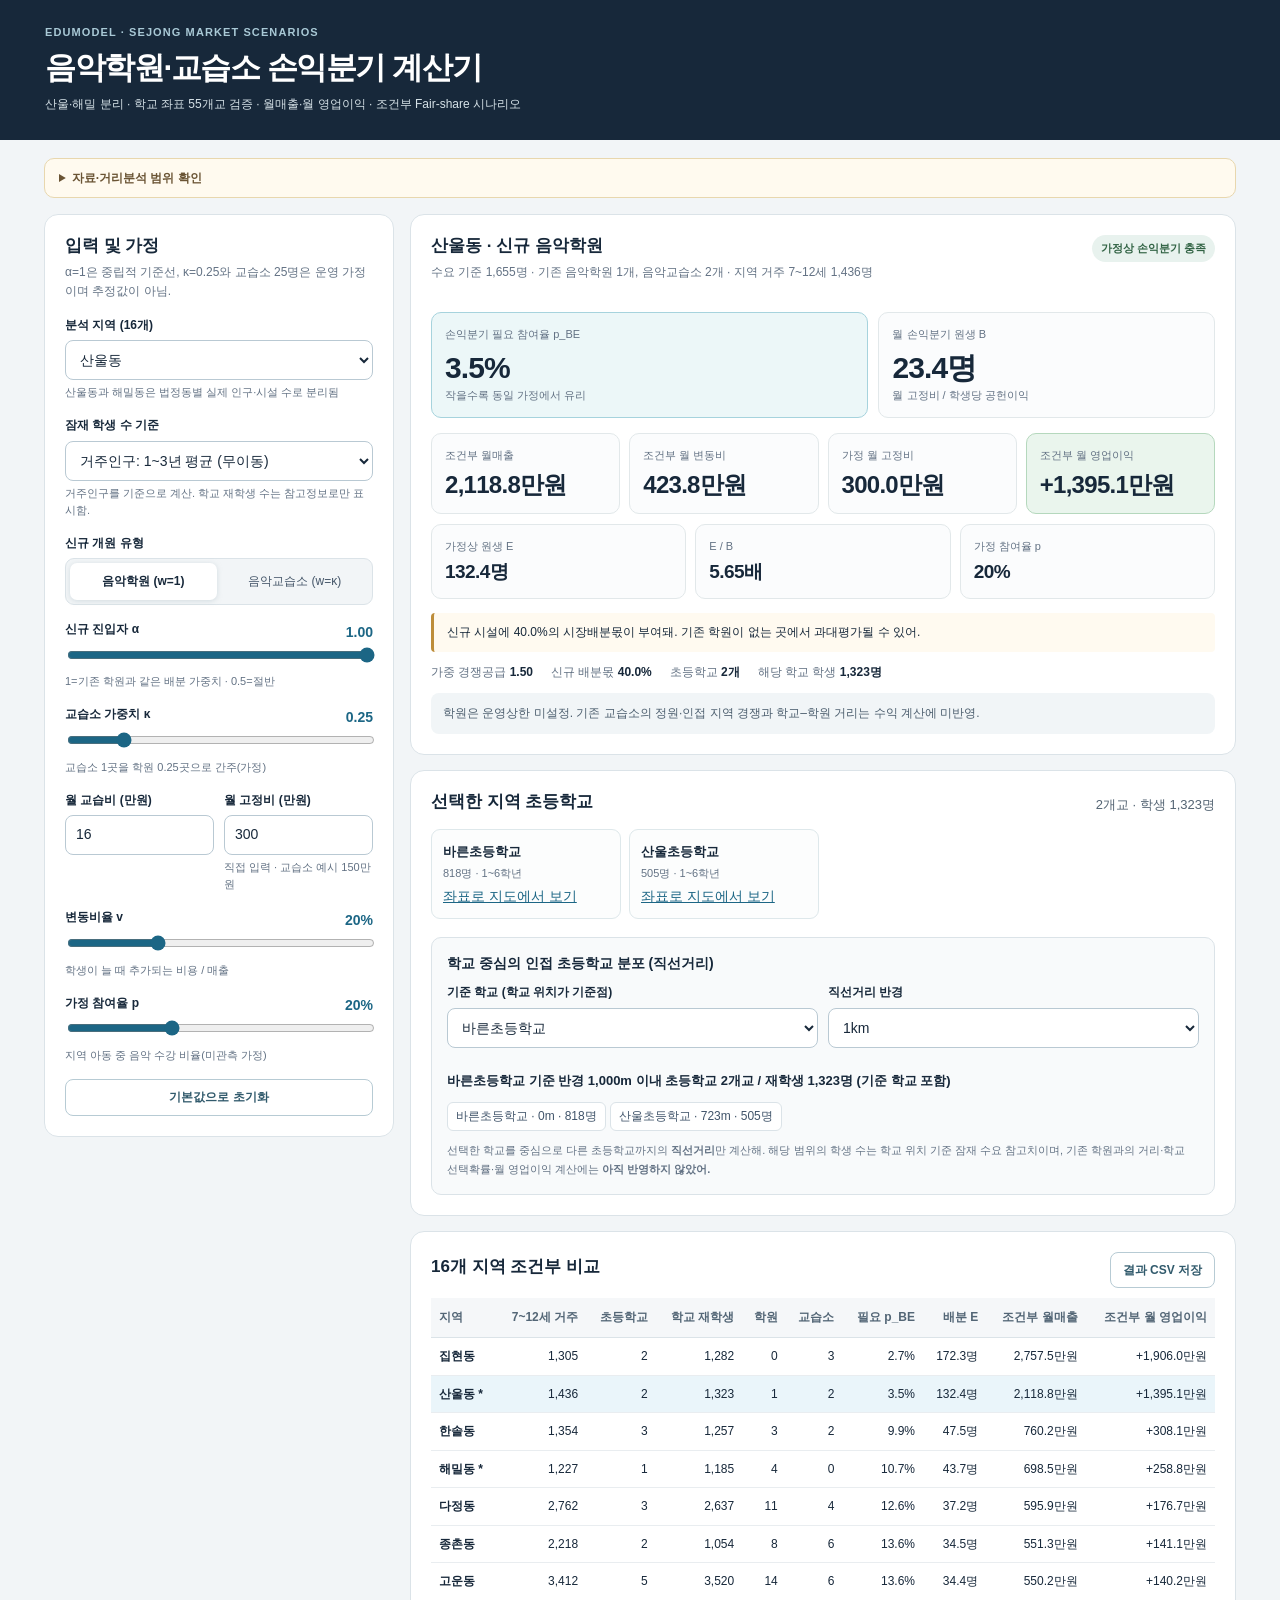
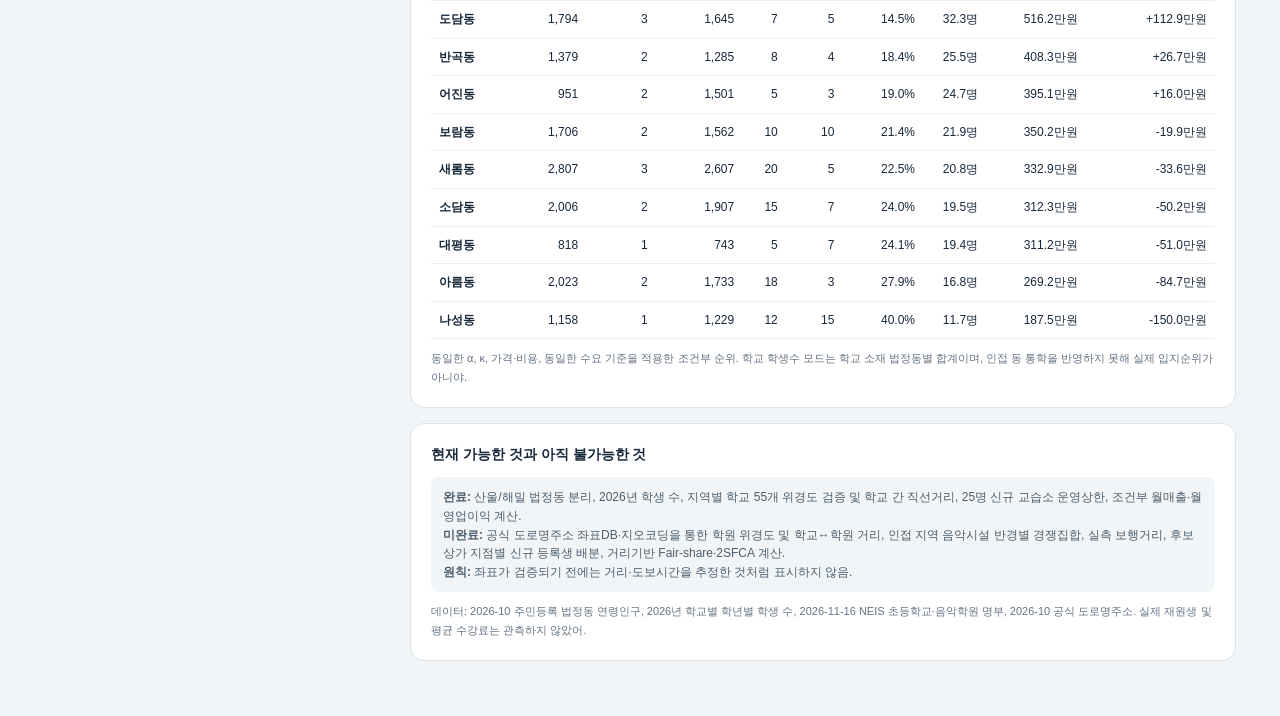
==== commit 9ce2d8f6: "EduModel: studio 25-student fill-rate focus; keep manually entered fixed cost across switches" ====
--- a/edumodel/index.html
+++ b/edumodel/index.html
@@ -9,24 +9,25 @@
 .layout{display:grid;grid-template-columns:350px 1fr;align-items:start;gap:16px}.panel{background:#fff;border:1px solid var(--line);border-radius:14px;padding:20px;min-width:0}.sticky{position:sticky;top:12px}h2{font-size:17px;line-height:1.3;margin:0 0 6px}h3{font-size:14px;margin:0 0 8px}.sub{font-size:12px;color:var(--gray);margin:0 0 15px}.field{margin:0 0 15px}.field label{display:block;font-size:12px;font-weight:700;margin-bottom:6px}.field select,.field input[type=number]{width:100%;border:1px solid #b9c9d3;border-radius:8px;background:#fff;padding:8px 10px;min-height:40px;color:var(--ink)}.help{font-size:11px;color:var(--gray);margin-top:4px}.fieldhead{display:flex;justify-content:space-between;align-items:center}.fieldhead b{color:#1c6685}.field input[type=range]{width:100%;accent-color:#1c6685}.twocol{display:grid;grid-template-columns:1fr 1fr;gap:10px}.choice{display:flex;gap:5px;padding:4px;background:#f2f5f7;border:1px solid var(--line);border-radius:9px}.choice button{width:50%;border:0;border-radius:7px;background:transparent;padding:9px 4px;font-size:12px;cursor:pointer;color:#455669}.choice button[aria-pressed=true]{background:#fff;box-shadow:0 1px 5px #b3c3cb80;color:var(--ink);font-weight:800}.smallbtn{background:#fff;border:1px solid #b7cbd4;color:#315a6c;padding:8px 12px;border-radius:8px;cursor:pointer;font-size:12px;font-weight:700}.smallbtn:hover{background:#eaf5f8}.right{display:flex;flex-direction:column;gap:15px}.topline{display:flex;justify-content:space-between;align-items:flex-start;flex-wrap:wrap;gap:10px}.pill{font-size:11px;border-radius:25px;padding:5px 9px;background:#e8f2ee;color:#316344;font-weight:800}.pill.warn{background:#fff0e3;color:#82552a}.pill.bad{background:#fbe8e9;color:var(--bad)}.figs{display:grid;grid-template-columns:1.3fr 1fr;gap:10px;margin:15px 0}.metric{background:#fbfcfd;padding:13px;border-radius:10px;border:1px solid #e2e8ea}.metric.emph{background:var(--aqua);border-color:#a6d3dd}.metric .caption{font-size:11px;color:var(--gray)}.metric strong{display:block;font-size:clamp(22px,2.8vw,30px);line-height:1.3;margin-top:5px;letter-spacing:-.03em;font-variant-numeric:tabular-nums}.metric .subtitle{font-size:11px;color:var(--gray)}.minis{display:grid;grid-template-columns:repeat(3,1fr);gap:9px}.minis .metric strong{font-size:19px}.feedback{padding:10px 13px;background:#f7f9fa;border-left:3px solid var(--blue);font-size:12px;margin-top:14px;border-radius:4px}.feedback.red{background:#fff4f4;border-left-color:var(--bad)}.feedback.amber{background:#fffaf0;border-left-color:#bd8d3a}.info-grid{display:flex;gap:10px 18px;flex-wrap:wrap;font-size:12px;color:var(--gray);margin-top:11px}.info-grid b{color:var(--ink)}.main-label{font-size:13px;color:#546473}.sectiontitle{display:flex;justify-content:space-between;align-items:center;gap:8px;flex-wrap:wrap;margin-bottom:10px}.tblwrap{overflow-x:auto}table{border-collapse:collapse;width:100%;white-space:nowrap;font-size:12px}th{background:#f5f7f9;text-align:right;color:#536676;font-weight:800;padding:10px 8px;border-bottom:1px solid var(--line)}th:first-child,td:first-child{text-align:left}td{text-align:right;padding:9px 8px;border-bottom:1px solid #e9edf0;font-variant-numeric:tabular-nums}td:first-child{font-weight:750}tbody tr{cursor:pointer}tbody tr:hover{background:#f1f8fa}tbody tr.sel{background:#eaf5fa}td.negative{color:var(--bad);font-weight:750}.legal{background:#e8f4ef;padding:2px 5px;border-radius:4px;font-size:10px;color:#38664d}.school-list{display:grid;grid-template-columns:repeat(auto-fill,minmax(175px,1fr));gap:8px}.school-card{padding:11px;border:1px solid #dee8eb;border-radius:9px;background:#fcfdfd}.school-card b{font-size:13px}.school-card p{font-size:11px;color:var(--gray);margin:2px 0 4px}.foot{font-size:11px;color:var(--gray);line-height:1.7;margin:10px 0 0}.tagline{font-size:12px;color:var(--gray);margin-top:10px}.data-note{font-size:12px;background:#f1f5f7;padding:11px 12px;border-radius:8px;margin-top:12px;color:#4c5e6e}
 @media(max-width:900px){.layout{grid-template-columns:1fr}.sticky{position:static}.figs{grid-template-columns:1fr 1fr}}@media(max-width:500px){.container{padding:12px 9px 40px}.panel{padding:15px}.figs{gap:8px}.metric{padding:11px}.metric strong{font-size:25px}.minis{gap:6px}.minis .metric strong{font-size:17px}.note{font-size:11px}.school-list{grid-template-columns:1fr 1fr}}
 .minis.cashflow{grid-template-columns:repeat(4,minmax(0,1fr));margin-bottom:10px}.minis.units{margin-top:8px}.minis.cashflow .metric strong{font-size:clamp(16px,2vw,24px)}.income{background:#eaf5ed;border-color:#b5d8bd}.income.negative{background:#fff2f2;border-color:#ecc5c5}.geo-box{background:#f8fafb;border:1px solid var(--line);border-radius:10px;margin-top:18px;padding:15px}.geo-summary{font-size:13px;font-weight:700;margin:8px 0}.geo-neighbors{font-size:12px;line-height:1.8;color:#40546a}.geo-neighbors span{display:inline-block;background:white;border:1px solid var(--line);padding:3px 8px;margin:3px 4px 0 0;border-radius:6px}@media(max-width:700px){.minis.cashflow{grid-template-columns:repeat(2,minmax(0,1fr))}.minis.cashflow .metric strong{font-size:21px}}
+.studio-break-even{font-size:12px;color:#536676;margin:0 0 13px 1px}.studio-break-even[hidden]{display:none}.note-collapsed{padding:10px 14px}.note-collapsed summary{font-size:12px;font-weight:700;cursor:pointer}.note-collapsed .note-inner{font-size:11px;line-height:1.7;margin-top:7px;color:#5c6672}
 </style></head>
 <body><header><div class="sup">EDUMODEL · SEJONG MARKET SCENARIOS</div><h1>음악학원·교습소 손익분기 계산기</h1><p>산울·해밀 분리 · 학교 좌표 55개교 검증 · 월매출·월 영업이익 · 조건부 Fair-share 시나리오</p></header>
-<div class="container"><div class="note"><strong>공간분석 검증상태:</strong> 학교 <b>55개교 전부</b> 공식 위경도(2026-10-01)를 학교명으로 연결했어. 음악시설 <b>242곳 중 241곳</b>을 공식 도로명주소 건물관리번호에 고유 연결했지만, 기존 주소 DB에는 좌표가 없으므로 <b>학교↔학교 직선거리만 검증 완료</b>했어. 학교→학원 거리와 실제 보행시간은 미계산이야. 아래 ‘학교 학생수’ 모드는 학교 <b>소재 법정동</b> 기준의 대리변수이지 거리기반 모형이 아니야.</div>
+<div class="container"><details class="note note-collapsed"><summary>자료·거리분석 범위 확인</summary><div class="note-inner"><strong>공간분석 검증상태:</strong> 학교 <b>55개교 전부</b> 공식 위경도(2026-10-01)를 학교명으로 연결했어. 음악시설 <b>242곳 중 241곳</b>을 공식 도로명주소 건물관리번호에 고유 연결했지만, 기존 주소 DB에는 좌표가 없으므로 <b>학교↔학교 직선거리만 검증 완료</b>했어. 학교→학원 거리와 실제 보행시간은 미계산이야. 아래 ‘학교 학생수’ 모드는 학교 <b>소재 법정동</b> 기준의 대리변수이지 거리기반 모형이 아니야.</div></details>
 <div class="layout"><aside class="panel sticky"><h2>입력 및 가정</h2><p class="sub">α=1은 중립적 기준선, κ=0.25와 교습소 25명은 운영 가정이며 추정값이 아님.</p>
 <div class="field"><label for="region">분석 지역 (16개)</label><select id="region"></select><div class="help">산울동과 해밀동은 법정동별 실제 인구·시설 수로 분리됨</div></div>
 <div class="field"><label for="basis">잠재 학생 수 기준</label><select id="basis"><option value="future">거주인구: 1~3년 평균 (무이동)</option><option value="now">거주인구: 2026년 10월</option><option value="h1">거주인구: 2027년 10월 (가정)</option><option value="h2">거주인구: 2028년 10월 (가정)</option><option value="h3">거주인구: 2029년 10월 (가정)</option><option value="school">해당 지역 학교 재학생 (2026년)</option></select><div class="help" id="basis-info">미래 거주인구는 이동이 없다는 단순 코호트 가정</div></div>
 <div class="field"><label>신규 개원 유형</label><div class="choice"><button type="button" id="btn-academy" aria-pressed="true">음악학원 (w=1)</button><button type="button" id="btn-studio" aria-pressed="false">음악교습소 (w=κ)</button></div></div>
-<div class="field"><div class="fieldhead"><label for="alpha">신규 진입자 α</label><b id="alpha-val">1.00</b></div><input id="alpha" type="range" min="0.5" max="1" step="0.05" value="1"></div>
-<div class="field"><div class="fieldhead"><label for="kappa">교습소 가중치 κ</label><b id="kappa-val">0.25</b></div><input id="kappa" type="range" min="0.1" max="1" step="0.05" value="0.25"></div>
-<div class="twocol"><div class="field"><label for="price">월 교습비 (만원)</label><input type="number" id="price" value="16" min="1" step="1"></div><div class="field"><label for="fixed">월 고정비 (만원)</label><input type="number" id="fixed" value="300" min="0" step="10"></div></div>
-<div class="field"><div class="fieldhead"><label for="variable">변동비율 v</label><b id="variable-val">20%</b></div><input type="range" id="variable" min="0" max="70" value="20" step="5"></div>
-<div class="field"><div class="fieldhead"><label for="participation">가정 참여율 p</label><b id="participation-val">20%</b></div><input type="range" id="participation" min="5" max="50" value="20" step="1"></div>
+<div class="field"><div class="fieldhead"><label for="alpha">신규 진입자 α</label><b id="alpha-val">1.00</b></div><input id="alpha" type="range" min="0.5" max="1" step="0.05" value="1"><div class="help">1=기존 학원과 같은 배분 가중치 · 0.5=절반</div></div>
+<div class="field"><div class="fieldhead"><label for="kappa">교습소 가중치 κ</label><b id="kappa-val">0.25</b></div><input id="kappa" type="range" min="0.1" max="1" step="0.05" value="0.25"><div class="help">교습소 1곳을 학원 0.25곳으로 간주(가정)</div></div>
+<div class="twocol"><div class="field"><label for="price">월 교습비 (만원)</label><input type="number" id="price" value="16" min="1" step="1"></div><div class="field"><label for="fixed">월 고정비 (만원)</label><input type="number" id="fixed" value="300" min="0" step="10"><div class="help" id="fixed-hint">직접 입력 · 교습소 예시 150만원</div></div></div>
+<div class="field"><div class="fieldhead"><label for="variable">변동비율 v</label><b id="variable-val">20%</b></div><input type="range" id="variable" min="0" max="70" value="20" step="5"><div class="help">학생이 늘 때 추가되는 비용 / 매출</div></div>
+<div class="field"><div class="fieldhead"><label for="participation">가정 참여율 p</label><b id="participation-val">20%</b></div><input type="range" id="participation" min="5" max="50" value="20" step="1"><div class="help">지역 아동 중 음악 수강 비율(미관측 가정)</div></div>
 <div class="field" id="studio-setting"><label for="capacity">신규 교습소 월 등록 운영상한 (명)</label><input type="number" id="capacity" value="25" min="1" max="200" step="1"><div class="help">피아노 동시 5명 × 하루 5타임 × 주 5일 / 학생당 주 5회 = 25명. 법정 월 등록상한 아님.</div></div>
 <button type="button" id="reset" class="smallbtn" style="width:100%">기본값으로 초기화</button></aside>
 <div class="right"><section class="panel"><div class="topline"><div><h2 id="resulttitle">해밀동 · 신규 음악학원</h2><p class="sub" id="summary">—</p></div><span class="pill" id="status">가정상 계산</span></div>
-<div class="figs"><div class="metric emph"><div class="caption">손익분기 필요 참여율 p_BE</div><strong id="pbe">—</strong><div class="subtitle">작을수록 동일 가정에서 유리</div></div><div class="metric"><div class="caption">월 손익분기 원생 B</div><strong id="break-even">—</strong><div class="subtitle">교습소는 운영상한과 함께 비교</div></div></div>
+<div class="figs"><div class="metric emph"><div class="caption" id="primary-caption">손익분기 필요 참여율 p_BE</div><strong id="pbe">—</strong><div class="subtitle" id="primary-subtitle">작을수록 동일 가정에서 유리</div></div><div class="metric"><div class="caption" id="secondary-caption">월 손익분기 원생 B</div><strong id="break-even">—</strong><div class="subtitle" id="secondary-subtitle">교습소는 운영상한과 함께 비교</div></div></div><p class="studio-break-even" id="studio-break-even" hidden>—</p>
 <div class="minis cashflow"><div class="metric"><div class="caption">조건부 월매출</div><strong id="revenue">—</strong></div><div class="metric"><div class="caption">조건부 월 변동비</div><strong id="variable-cost">—</strong></div><div class="metric"><div class="caption">가정 월 고정비</div><strong id="fixed-cost">—</strong></div><div class="metric income"><div class="caption">조건부 월 영업이익</div><strong id="profit">—</strong></div></div>
-<div class="minis units"><div class="metric"><div class="caption">조건부 배분 원생 E</div><strong id="students">—</strong></div><div class="metric"><div class="caption">E / B</div><strong id="ratio">—</strong></div><div class="metric"><div class="caption">가정 참여율 p</div><strong id="participation-result">—</strong></div></div>
+<div class="minis units"><div class="metric"><div class="caption">가정상 원생 E</div><strong id="students">—</strong></div><div class="metric"><div class="caption">E / B</div><strong id="ratio">—</strong></div><div class="metric"><div class="caption">가정 참여율 p</div><strong id="participation-result">—</strong></div></div>
 <div id="feedback" class="feedback">—</div><div class="info-grid"><span>가중 경쟁공급 <b id="supply">—</b></span><span>신규 배분몫 <b id="share">—</b></span><span>초등학교 <b id="schools">—</b></span><span>해당 학교 학생 <b id="enrolled">—</b></span></div>
 <div class="data-note" id="capacity-note">교습소 25명 상한은 신규 교습소에만 적용. 기존 교습소의 좌석제약 및 초과수요 재배분은 아직 미반영.</div></section>
 <section class="panel"><div class="sectiontitle"><h2>선택한 지역 초등학교</h2><span class="main-label" id="schools-label">—</span></div><div class="school-list" id="schools-list"></div>
@@ -35,7 +36,7 @@
 <div class="field"><label for="school-radius">직선거리 반경</label><select id="school-radius"><option value="0.5">500m</option><option value="1" selected>1km</option><option value="2">2km</option></select></div></div>
 <div id="school-geo-result" class="geo-summary">—</div><div id="school-neighbors" class="geo-neighbors"></div>
 <p class="foot">선택한 학교를 중심으로 다른 초등학교까지의 <b>직선거리</b>만 계산해. 해당 범위의 학생 수는 학교 위치 기준 잠재 수요 참고치이며, 기존 학원과의 거리·학교 선택확률·월 영업이익 계산에는 <b>아직 반영하지 않았어.</b></p></div></section>
-<section class="panel"><div class="sectiontitle"><h2>16개 지역 조건부 비교</h2><button type="button" class="smallbtn" id="export">결과 CSV 저장</button></div><div class="tblwrap"><table><thead><tr><th>지역</th><th>7~12세 거주</th><th>초등학교</th><th>학교 재학생</th><th>학원</th><th>교습소</th><th>필요 p_BE</th><th>배분 E</th><th>조건부 월매출</th><th>조건부 월 영업이익</th></tr></thead><tbody id="results"></tbody></table></div><p class="foot">동일한 α, κ, 가격·비용, 동일한 수요 기준을 적용한 조건부 순위. 학교 학생수 모드는 학교 소재 법정동별 합계이며, 인접 동 통학을 반영하지 못해 실제 입지순위가 아니야.</p></section>
+<section class="panel"><div class="sectiontitle"><h2>16개 지역 조건부 비교</h2><button type="button" class="smallbtn" id="export">결과 CSV 저장</button></div><div class="tblwrap"><table><thead><tr><th>지역</th><th>7~12세 거주</th><th>초등학교</th><th>학교 재학생</th><th>학원</th><th>교습소</th><th id="compare-primary">필요 p_BE</th><th id="compare-students">배분 E</th><th>조건부 월매출</th><th>조건부 월 영업이익</th></tr></thead><tbody id="results"></tbody></table></div><p class="foot">동일한 α, κ, 가격·비용, 동일한 수요 기준을 적용한 조건부 순위. 학교 학생수 모드는 학교 소재 법정동별 합계이며, 인접 동 통학을 반영하지 못해 실제 입지순위가 아니야.</p></section>
 <section class="panel"><h3>현재 가능한 것과 아직 불가능한 것</h3><div class="data-note"><b>완료:</b> 산울/해밀 법정동 분리, 2026년 학생 수, 지역별 학교 55개 위경도 검증 및 학교 간 직선거리, 25명 신규 교습소 운영상한, 조건부 월매출·월 영업이익 계산.<br><b>미완료:</b> 공식 도로명주소 좌표DB·지오코딩을 통한 학원 위경도 및 학교↔학원 거리, 인접 지역 음악시설 반경별 경쟁집합, 실측 보행거리, 후보 상가 지점별 신규 등록생 배분, 거리기반 Fair-share·2SFCA 계산.<br><b>원칙:</b> 좌표가 검증되기 전에는 거리·도보시간을 추정한 것처럼 표시하지 않음.</div><p class="foot">데이터: 2026-10 주민등록 법정동 연령인구, 2026년 학교별 학년별 학생 수, 2026-11-16 NEIS 초등학교·음악학원 명부, 2026-10 공식 도로명주소. 실제 재원생 및 평균 수강료는 관측하지 않았어.</p></section>
 </div></div></div>
 <script id="regional-data" type="application/json">[{"code":"3611011500","name":"산울동","n_now":"1436","n_h1":"1528","n_h2":"1683","n_h3":"1755","n_future_avg":"1655.33333","academies":"1","studios":"2","school_count":"2","school_students":"1323","school_names":"바른초등학교 / 산울초등학교","region_unit":"legal_dong","school_exposure":"school_in_same_legal_dong_only","school_coords_verified":"0","facility_coords_verified":"0"},{"code":"3611011600","name":"해밀동","n_now":"1227","n_h1":"1167","n_h2":"1093","n_h3":"1014","n_future_avg":"1091.33333","academies":"4","studios":"0","school_count":"1","school_students":"1185","school_names":"해밀초등학교","region_unit":"legal_dong","school_exposure":"school_in_same_legal_dong_only","school_coords_verified":"0","facility_coords_verified":"0"},{"code":"3611055800","name":"집현동","n_now":"1305","n_h1":"1444","n_h2":"1512","n_h3":"1568","n_future_avg":"1508.0","academies":"0","studios":"3","school_count":"2","school_students":"1282","school_names":"나루초등학교 / 집현초등학교","region_unit":"administrative_dong","school_exposure":"school_in_same_legal_dong_only","school_coords_verified":"0","facility_coords_verified":"0"},{"code":"3611051000","name":"한솔동","n_now":"1354","n_h1":"1223","n_h2":"1048","n_h3":"936","n_future_avg":"1069.0","academies":"3","studios":"2","school_count":"3","school_students":"1257","school_names":"미르초등학교 / 참샘초등학교 / 한솔초등학교","region_unit":"administrative_dong","school_exposure":"school_in_same_legal_dong_only","school_coords_verified":"0","facility_coords_verified":"0"},{"code":"3611058000","name":"다정동","n_now":"2762","n_h1":"2616","n_h2":"2427","n_h3":"2219","n_future_avg":"2420.66667","academies":"11","studios":"4","school_count":"3","school_students":"2637","school_names":"다정초등학교 / 새움초등학교 / 한결초등학교","region_unit":"administrative_dong","school_exposure":"school_in_same_legal_dong_only","school_coords_verified":"0","facility_coords_verified":"0"},{"code":"3611055000","name":"고운동","n_now":"3412","n_h1":"3140","n_h2":"2847","n_h3":"2524","n_future_avg":"2837.0","academies":"14","studios":"6","school_count":"5","school_students":"3520","school_names":"가락초등학교 / 고운초등학교 / 두루초등학교 / 온빛초등학교 / 으뜸초등학교","region_unit":"administrative_dong","school_exposure":"school_in_same_legal_dong_only","school_coords_verified":"0","facility_coords_verified":"0"},{"code":"3611054000","name":"종촌동","n_now":"2218","n_h1":"1999","n_h2":"1811","n_h3":"1617","n_future_avg":"1809.0","academies":"8","studios":"6","school_count":"2","school_students":"1054","school_names":"다빛초등학교 / 종촌초등학교","region_unit":"administrative_dong","school_exposure":"school_in_same_legal_dong_only","school_coords_verified":"0","facility_coords_verified":"0"},{"code":"3611052000","name":"도담동","n_now":"1794","n_h1":"1635","n_h2":"1511","n_h3":"1330","n_future_avg":"1492.0","academies":"7","studios":"5","school_count":"3","school_students":"1645","school_names":"늘봄초등학교 / 도담초등학교 / 양지초등학교","region_unit":"administrative_dong","school_exposure":"school_in_same_legal_dong_only","school_coords_verified":"0","facility_coords_verified":"0"},{"code":"3611051500","name":"새롬동","n_now":"2807","n_h1":"2612","n_h2":"2292","n_h3":"2041","n_future_avg":"2315.0","academies":"20","studios":"5","school_count":"3","school_students":"2607","school_names":"가득초등학교 / 새뜸초등학교 / 새롬초등학교","region_unit":"administrative_dong","school_exposure":"school_in_same_legal_dong_only","school_coords_verified":"0","facility_coords_verified":"0"},{"code":"3611055600","name":"반곡동","n_now":"1379","n_h1":"1348","n_h2":"1283","n_h3":"1197","n_future_avg":"1276.0","academies":"8","studios":"4","school_count":"2","school_students":"1285","school_names":"반곡초등학교 / 솔빛초등학교","region_unit":"administrative_dong","school_exposure":"school_in_same_legal_dong_only","school_coords_verified":"0","facility_coords_verified":"0"},{"code":"3611052300","name":"어진동","n_now":"951","n_h1":"903","n_h2":"833","n_h3":"764","n_future_avg":"833.33333","academies":"5","studios":"3","school_count":"2","school_students":"1501","school_names":"연세초등학교 / 연양초등학교","region_unit":"administrative_dong","school_exposure":"school_in_same_legal_dong_only","school_coords_verified":"0","facility_coords_verified":"0"},{"code":"3611053000","name":"아름동","n_now":"2023","n_h1":"1833","n_h2":"1665","n_h3":"1486","n_future_avg":"1661.33333","academies":"18","studios":"3","school_count":"2","school_students":"1733","school_names":"나래초등학교 / 아름초등학교","region_unit":"administrative_dong","school_exposure":"school_in_same_legal_dong_only","school_coords_verified":"0","facility_coords_verified":"0"},{"code":"3611055500","name":"소담동","n_now":"2006","n_h1":"1879","n_h2":"1726","n_h3":"1592","n_future_avg":"1732.33333","academies":"15","studios":"7","school_count":"2","school_students":"1907","school_names":"글벗초등학교 / 소담초등학교","region_unit":"administrative_dong","school_exposure":"school_in_same_legal_dong_only","school_coords_verified":"0","facility_coords_verified":"0"},{"code":"3611056000","name":"보람동","n_now":"1706","n_h1":"1629","n_h2":"1476","n_h3":"1327","n_future_avg":"1477.33333","academies":"10","studios":"10","school_count":"2","school_students":"1562","school_names":"보람초등학교 / 여울초등학교","region_unit":"administrative_dong","school_exposure":"school_in_same_legal_dong_only","school_coords_verified":"0","facility_coords_verified":"0"},{"code":"3611057000","name":"대평동","n_now":"818","n_h1":"795","n_h2":"756","n_h3":"710","n_future_avg":"753.66667","academies":"5","studios":"7","school_count":"1","school_students":"743","school_names":"대평초등학교","region_unit":"administrative_dong","school_exposure":"school_in_same_legal_dong_only","school_coords_verified":"0","facility_coords_verified":"0"},{"code":"3611051800","name":"나성동","n_now":"1158","n_h1":"1067","n_h2":"988","n_h3":"890","n_future_avg":"981.66667","academies":"12","studios":"15","school_count":"1","school_students":"1229","school_names":"나성초등학교","region_unit":"administrative_dong","school_exposure":"school_in_same_legal_dong_only","school_coords_verified":"0","facility_coords_verified":"0"}]</script>
@@ -48,20 +49,20 @@
 function parms(){return {alpha:fval('alpha'),kappa:fval('kappa'),P:fval('price'),F:fval('fixed'),v:fval('variable')/100,p:fval('participation')/100,K:fval('capacity')}}
 function calc(r,a){const N=getN(r),A=Number(r.academies),T=Number(r.studios),w=entrant==='academy'?1:a.kappa,S=A+a.kappa*T,sw=a.alpha*w;
  if(!(N>0&&a.P>0&&a.F>=0&&a.v>=0&&a.v<1&&sw>0&&a.K>0))return null;
- const share=sw/(S+sw),B=a.F/(a.P*(1-a.v));const Eraw=a.p*N*share;const cap=entrant==='studio'?a.K:Infinity;const E=Math.min(cap,Eraw),possible=B<=cap;const pBE=possible?B/(N*share):Infinity;const revenue=E*a.P,variableCost=revenue*a.v,profit=revenue-variableCost-a.F;return {r,N,A,T,S,share,B,E,Eraw,pBE,revenue,variableCost,profit,cap,possible};}
-function update(){const a=parms();$('alpha-val').textContent=fmt(a.alpha,2);$('kappa-val').textContent=fmt(a.kappa,2);$('variable-val').textContent=nfmt(a.v*100)+'%';$('participation-val').textContent=nfmt(a.p*100)+'%';$('btn-academy').setAttribute('aria-pressed',String(entrant==='academy'));$('btn-studio').setAttribute('aria-pressed',String(entrant==='studio'));$('studio-setting').style.display=entrant==='studio'?'block':'none';
+ const share=sw/(S+sw),B=a.F/(a.P*(1-a.v));const Eraw=a.p*N*share;const cap=entrant==='studio'?a.K:Infinity;const E=Math.min(cap,Eraw),possible=B<=cap;const pBE=possible?B/(N*share):Infinity;const pFill=entrant==='studio'?cap/(N*share):NaN;const fill=entrant==='studio'?E/cap:NaN;const maxProfit=entrant==='studio'?cap*a.P*(1-a.v)-a.F:NaN;const revenue=E*a.P,variableCost=revenue*a.v,profit=revenue-variableCost-a.F;return {r,N,A,T,S,share,B,E,Eraw,pBE,pFill,fill,maxProfit,revenue,variableCost,profit,cap,possible};}
+function update(){const a=parms();$('alpha-val').textContent=fmt(a.alpha,2);$('kappa-val').textContent=fmt(a.kappa,2);$('variable-val').textContent=nfmt(a.v*100)+'%';$('participation-val').textContent=nfmt(a.p*100)+'%';$('btn-academy').setAttribute('aria-pressed',String(entrant==='academy'));$('btn-studio').setAttribute('aria-pressed',String(entrant==='studio'));$('studio-setting').style.display=entrant==='studio'?'block':'none';$('fixed-hint').textContent=entrant==='studio'?'교습소 예시 150만원 · 직접 입력':'직접 입력 · 교습소 예시 150만원';
  $('basis-info').textContent=$('basis').value==='school'?'학교별 재학생 수를 소재 법정동에 합산. 거주자 인구와 더하지 않음; 1~3년 전망은 적용하지 않음.':'거주인구를 기준으로 계산. 학교 재학생 수는 참고정보로만 표시함.';
- rows=RD.map(r=>calc(r,a)).filter(Boolean).sort((x,y)=>x.pBE-y.pBE);const c=rows.find(x=>x.r.name===$('region').value);$('resulttitle').textContent=$('region').value+' · 신규 '+(entrant==='academy'?'음악학원':'음악교습소');
- if(!c){['pbe','break-even','students','ratio','profit','revenue','variable-cost','fixed-cost','participation-result','share','supply'].forEach(x=>$(x).textContent='—');$('feedback').textContent='선택한 수요 기준에 학생 수가 없거나 숫자 입력값이 유효하지 않아.';return}
+ rows=RD.map(r=>calc(r,a)).filter(Boolean).sort((x,y)=>entrant==='studio'?x.pFill-y.pFill:x.pBE-y.pBE);const c=rows.find(x=>x.r.name===$('region').value);$('resulttitle').textContent=$('region').value+' · 신규 '+(entrant==='academy'?'음악학원':'음악교습소');
+ if(!c){['pbe','break-even','students','ratio','profit','revenue','variable-cost','fixed-cost','participation-result','share','supply'].forEach(x=>$(x).textContent='—');$('studio-break-even').hidden=true;$('feedback').textContent='선택한 수요 기준에 학생 수가 없거나 숫자 입력값이 유효하지 않아.';return}
  $('summary').textContent='수요 기준 '+nfmt(c.N)+'명 · 기존 음악학원 '+c.A+'개, 음악교습소 '+c.T+'개 · 지역 거주 7~12세 '+nfmt(c.r.n_now)+'명';
- $('pbe').textContent=c.possible?(fmt(c.pBE*100,1)+'%'):'등록상한 초과';$('break-even').textContent=fmt(c.B,1)+'명';$('students').textContent=fmt(c.E,1)+'명';$('ratio').textContent=c.B>0?fmt(c.E/c.B,2)+'배':'해당 없음';$('revenue').textContent=fmt(c.revenue,1)+'만원';$('variable-cost').textContent=fmt(c.variableCost,1)+'만원';$('fixed-cost').textContent=fmt(a.F,1)+'만원';$('profit').textContent=(c.profit>=0?'+':'')+fmt(c.profit,1)+'만원';$('profit').parentElement.classList.toggle('negative',c.profit<0);$('participation-result').textContent=nfmt(a.p*100)+'%';$('share').textContent=fmt(c.share*100,1)+'%';$('supply').textContent=fmt(c.S,2);$('schools').textContent=nfmt(c.r.school_count)+'개';$('enrolled').textContent=nfmt(c.r.school_students)+'명';
- const bad=!c.possible||c.pBE>1;const locality=$('basis').value==='school';$('status').textContent=bad?'현재 가정상 손익분기 불가능':locality?'학교 소재지 대리변수':'가정상 손익분기 가능';$('status').className='pill'+(bad?' bad':locality?' warn':'');
- const msg=!c.possible?'신규 교습소의 손익분기 원생 '+fmt(c.B,1)+'명이 설정한 월 등록 운영상한 '+nfmt(a.K)+'명을 초과해. 참여율을 높여도 이 비용·가격 가정에서는 손익분기에 도달하지 못해.':c.pBE>1?'필요 참여율이 100%를 초과해. 해당 지역·비용·공급가정 아래 손익분기는 불가능해.':locality?'주의: 학교 소재 법정동의 2026년 재학생을 사용하는 대리변수야. 실제 거주동과 학원 선택권, 통학 이동이 반영되지 않았어.':c.share>.3?'주의: 신규 시설에 '+fmt(c.share*100,1)+'%의 시장배분몫이 부여돼. 기존 학원이 없는 곳에서 과대평가될 수 있어.':'모든 수치는 조건부 Fair-share 가정이야. 실제 수강참여율·시설 선택·월 영업이익 추정치는 아니야.';
- $('feedback').textContent=msg;$('feedback').className='feedback'+(bad?' red':locality||c.share>.3?' amber':'');
- $('capacity-note').textContent=entrant==='studio'?'신규 교습소 E는 최대 '+nfmt(a.K)+'명으로 제한. 기존 교습소의 유효좌석 제약과 남는 학생의 재배분은 아직 미반영.':'음악학원은 원생 상한을 따로 설정하지 않았어. 기존 음악교습소의 25명 운영상한과 초과수요 재배분도 현재 미반영.';
+ if(entrant==='studio'){$('primary-caption').textContent='25명 목표 대비 충원율';$('primary-subtitle').textContent='조건부 배분 원생 / 월 운영상한';$('secondary-caption').textContent=nfmt(a.K)+'명 채우는 데 필요한 참여율';$('secondary-subtitle').textContent='경쟁시설·α·κ 가정하 지역 참여율';$('pbe').textContent=fmt(c.fill*100,1)+'%';$('break-even').textContent=fmt(c.pFill*100,1)+'%';$('studio-break-even').hidden=false;$('studio-break-even').textContent='손익분기 '+fmt(c.B,1)+'명 (필요 참여율 '+(c.possible?fmt(c.pBE*100,1)+'%':'상한 초과')+') · '+nfmt(a.K)+'명 전원 모집 시 최대 월 영업이익 '+(c.maxProfit>=0?'+':'')+fmt(c.maxProfit,1)+'만원';}else{$('primary-caption').textContent='손익분기 필요 참여율 p_BE';$('primary-subtitle').textContent='작을수록 동일 가정에서 유리';$('secondary-caption').textContent='월 손익분기 원생 B';$('secondary-subtitle').textContent='월 고정비 / 학생당 공헌이익';$('pbe').textContent=c.possible?fmt(c.pBE*100,1)+'%':'등록상한 초과';$('break-even').textContent=fmt(c.B,1)+'명';$('studio-break-even').hidden=true;}$('students').textContent=fmt(c.E,1)+(entrant==='studio'?'/'+nfmt(a.K):'')+'명';$('ratio').textContent=c.B>0?fmt(c.E/c.B,2)+'배':'해당 없음';$('revenue').textContent=fmt(c.revenue,1)+'만원';$('variable-cost').textContent=fmt(c.variableCost,1)+'만원';$('fixed-cost').textContent=fmt(a.F,1)+'만원';$('profit').textContent=(c.profit>=0?'+':'')+fmt(c.profit,1)+'만원';$('profit').parentElement.classList.toggle('negative',c.profit<0);$('participation-result').textContent=nfmt(a.p*100)+'%';$('share').textContent=fmt(c.share*100,1)+'%';$('supply').textContent=fmt(c.S,2);$('schools').textContent=nfmt(c.r.school_count)+'개';$('enrolled').textContent=nfmt(c.r.school_students)+'명';
+ const bad=!c.possible||c.pBE>1;const locality=$('basis').value==='school';const profitShort=c.E+1e-9<c.B;$('status').textContent=!c.possible?'가정상 손익분기 불가능':entrant==='studio'?(c.fill>=1-1e-9?'가정상 목표 '+nfmt(a.K)+'명 충원':(profitShort?'목표·손익분기 미달':'가정상 손익분기 충족')):bad?'현재 가정상 손익분기 불가능':profitShort?'현재 참여율에서 손익분기 미달':locality?'학교 소재지 대리변수':'가정상 손익분기 충족';$('status').className='pill'+(!c.possible||profitShort?' bad':locality?' warn':'');
+ const msg=entrant==='studio'?!c.possible?'고정비·교습비를 고려한 손익분기 '+fmt(c.B,1)+'명이 설정한 월 운영상한 '+nfmt(a.K)+'명을 초과해.':c.fill>=1-1e-9?'가정 참여율 '+nfmt(a.p*100)+'%에서 '+nfmt(a.K)+'명 모집 가정이 충족돼. 실제 모집 성공확률을 추정한 것은 아니야.':'가정 참여율 '+nfmt(a.p*100)+'%에서는 '+fmt(c.E,1)+'명 배분으로, '+nfmt(a.K)+'명 목표까지 '+fmt(a.K-c.E,1)+'명 부족해. 실제 모집 가능성은 미추정이야.':!c.possible?'설정한 운영상한에서 손익분기가 불가능해.':c.pBE>1?'필요 참여율이 100%를 초과해. 현재 지역·비용·공급가정에서는 손익분기가 불가능해.':locality?'학교 소재 법정동 재학생 기준 대리변수야. 통학·인접 지역 경쟁을 반영하지 못해.':c.share>.3?'신규 시설에 '+fmt(c.share*100,1)+'%의 시장배분몫이 부여돼. 기존 학원이 없는 곳에서 과대평가될 수 있어.':'조건부 Fair-share 계산이야. 실제 수강참여율·학생 모집·영업이익 예측치는 아니야.';
+ $('feedback').textContent=msg;$('feedback').className='feedback'+(!c.possible||profitShort?' red':locality||c.share>.3?' amber':'');
+ $('capacity-note').textContent=entrant==='studio'?'월 '+nfmt(a.K)+'명은 운영가정이며 법정 총등록 상한이 아니야. 기존 교습소 정원·인접 지역 학원과의 거리 및 학생 재배분은 미반영.':'학원은 운영상한 미설정. 기존 교습소의 정원·인접 지역 경쟁과 학교–학원 거리는 수익 계산에 미반영.';
  const schoolRows=SD.filter(x=>x.legal_dong===c.r.name);$('schools-label').textContent=c.r.school_count+'개교 · 학생 '+nfmt(c.r.school_students)+'명';$('schools-list').replaceChildren();schoolRows.forEach(s=>{const card=document.createElement('div');card.className='school-card';const name=document.createElement('b');name.textContent=s.school_name;const p=document.createElement('p');p.textContent=nfmt(s.school_students_grades1to6_2026)+'명 · 1~6학년';const link=document.createElement('a');link.textContent='좌표로 지도에서 보기';link.target='_blank';link.rel='noopener noreferrer';link.href='https://www.google.com/maps/search/?api=1&query='+encodeURIComponent(s.latitude+','+s.longitude);card.append(name,p,link);$('schools-list').appendChild(card)});updateGeo();
- const tb=$('results');tb.replaceChildren();rows.forEach((x,i)=>{const tr=document.createElement('tr');if(x.r.name===c.r.name)tr.className='sel';[x.r.name+(x.r.name==='산울동'||x.r.name==='해밀동'?' *':''),nfmt(x.r.n_now),nfmt(x.r.school_count),nfmt(x.r.school_students),String(x.A),String(x.T),x.possible?fmt(x.pBE*100,1)+'%':'상한초과',fmt(x.E,1)+'명',fmt(x.revenue,1)+'만원',(x.profit>=0?'+':'')+fmt(x.profit,1)+'만원'].forEach((t,j)=>{const td=document.createElement('td');td.textContent=t;if(j===6&&(!x.possible||x.pBE>1))td.className='negative';tr.appendChild(td)});tr.addEventListener('click',()=>{$('region').value=x.r.name;update();window.scrollTo({top:0,behavior:'smooth'})});tb.appendChild(tr)})}
-function download(){const a=parms();const out=[['region','demand_basis','n_used','resident_7_12_202610','school_count','school_students_2026','academies','studios','alpha_assumed','kappa_assumed','entrant_type','new_studio_operating_cap_assumed','share_assumed','break_even_students','required_participation_percent','conditional_students_capped','conditional_revenue_10000krw','conditional_variable_cost_10000krw','conditional_fixed_cost_10000krw','conditional_profit_10000krw','school_coordinates_verified','school_to_school_distance_verified','facility_coordinates_verified','school_to_facility_distance_verified']];for(const c of rows)out.push([c.r.name,$('basis').value,c.N,c.r.n_now,c.r.school_count,c.r.school_students,c.A,c.T,a.alpha,a.kappa,entrant,entrant==='studio'?a.K:'NA',c.share,c.B,Number.isFinite(c.pBE)?c.pBE*100:'NOT_FEASIBLE',c.E,c.revenue,c.variableCost,a.F,c.profit,'YES','YES','NO','NO']);const csv='\uFEFF'+out.map(row=>row.map(x=>{const t=String(x);return /[",\n]/.test(t)?'"'+t.replaceAll('"','""')+'"':t}).join(',')).join('\r\n');const u=URL.createObjectURL(new Blob([csv],{type:'text/csv;charset=utf-8'}));const b=document.createElement('a');b.href=u;b.download='EduModel_SchoolProxy_FairShare_'+$('basis').value+'.csv';document.body.appendChild(b);b.click();b.remove();setTimeout(()=>URL.revokeObjectURL(u),500)}
+ $('compare-primary').textContent=entrant==='studio'?nfmt(a.K)+'명 충원율':'필요 p_BE';$('compare-students').textContent=entrant==='studio'?'배분 E / '+nfmt(a.K)+'명':'배분 E';const tb=$('results');tb.replaceChildren();rows.forEach((x,i)=>{const tr=document.createElement('tr');if(x.r.name===c.r.name)tr.className='sel';[x.r.name+(x.r.name==='산울동'||x.r.name==='해밀동'?' *':''),nfmt(x.r.n_now),nfmt(x.r.school_count),nfmt(x.r.school_students),String(x.A),String(x.T),entrant==='studio'?fmt(x.fill*100,1)+'%':x.possible?fmt(x.pBE*100,1)+'%':'상한초과',entrant==='studio'?fmt(x.E,1)+'/'+nfmt(a.K)+'명':fmt(x.E,1)+'명',fmt(x.revenue,1)+'만원',(x.profit>=0?'+':'')+fmt(x.profit,1)+'만원'].forEach((t,j)=>{const td=document.createElement('td');td.textContent=t;if(j===6&&(entrant==='studio'?x.fill<1-1e-9:(!x.possible||x.pBE>1)))td.className='negative';tr.appendChild(td)});tr.addEventListener('click',()=>{$('region').value=x.r.name;update();window.scrollTo({top:0,behavior:'smooth'})});tb.appendChild(tr)})}
+function download(){const a=parms();const out=[['region','demand_basis','n_used','resident_7_12_202610','school_count','school_students_2026','academies','studios','alpha_assumed','kappa_assumed','entrant_type','new_studio_operating_cap_assumed','share_assumed','break_even_students','required_participation_percent','studio_full_enrollment_participation_percent','studio_fill_fraction','studio_max_profit_10000krw','conditional_students_capped','conditional_revenue_10000krw','conditional_variable_cost_10000krw','conditional_fixed_cost_10000krw','conditional_profit_10000krw','school_coordinates_verified','school_to_school_distance_verified','facility_coordinates_verified','school_to_facility_distance_verified']];for(const c of rows)out.push([c.r.name,$('basis').value,c.N,c.r.n_now,c.r.school_count,c.r.school_students,c.A,c.T,a.alpha,a.kappa,entrant,entrant==='studio'?a.K:'NA',c.share,c.B,Number.isFinite(c.pBE)?c.pBE*100:'NOT_FEASIBLE',entrant==='studio'?c.pFill*100:'NA',entrant==='studio'?c.fill:'NA',entrant==='studio'?c.maxProfit:'NA',c.E,c.revenue,c.variableCost,a.F,c.profit,'YES','YES','NO','NO']);const csv='\uFEFF'+out.map(row=>row.map(x=>{const t=String(x);return /[",\n]/.test(t)?'"'+t.replaceAll('"','""')+'"':t}).join(',')).join('\r\n');const u=URL.createObjectURL(new Blob([csv],{type:'text/csv;charset=utf-8'}));const b=document.createElement('a');b.href=u;b.download='EduModel_SchoolProxy_FairShare_'+$('basis').value+'.csv';document.body.appendChild(b);b.click();b.remove();setTimeout(()=>URL.revokeObjectURL(u),500)}
 
 function distKm(x,y){const r=6371.0088,toRad=z=>z*Math.PI/180;const a=toRad(Number(x.latitude)),b=toRad(Number(y.latitude)),dp=b-a,dl=toRad(Number(y.longitude)-Number(x.longitude));return 2*r*Math.asin(Math.min(1,Math.sqrt(Math.sin(dp/2)**2+Math.cos(a)*Math.cos(b)*Math.sin(dl/2)**2)));}
 function updateGeo(){
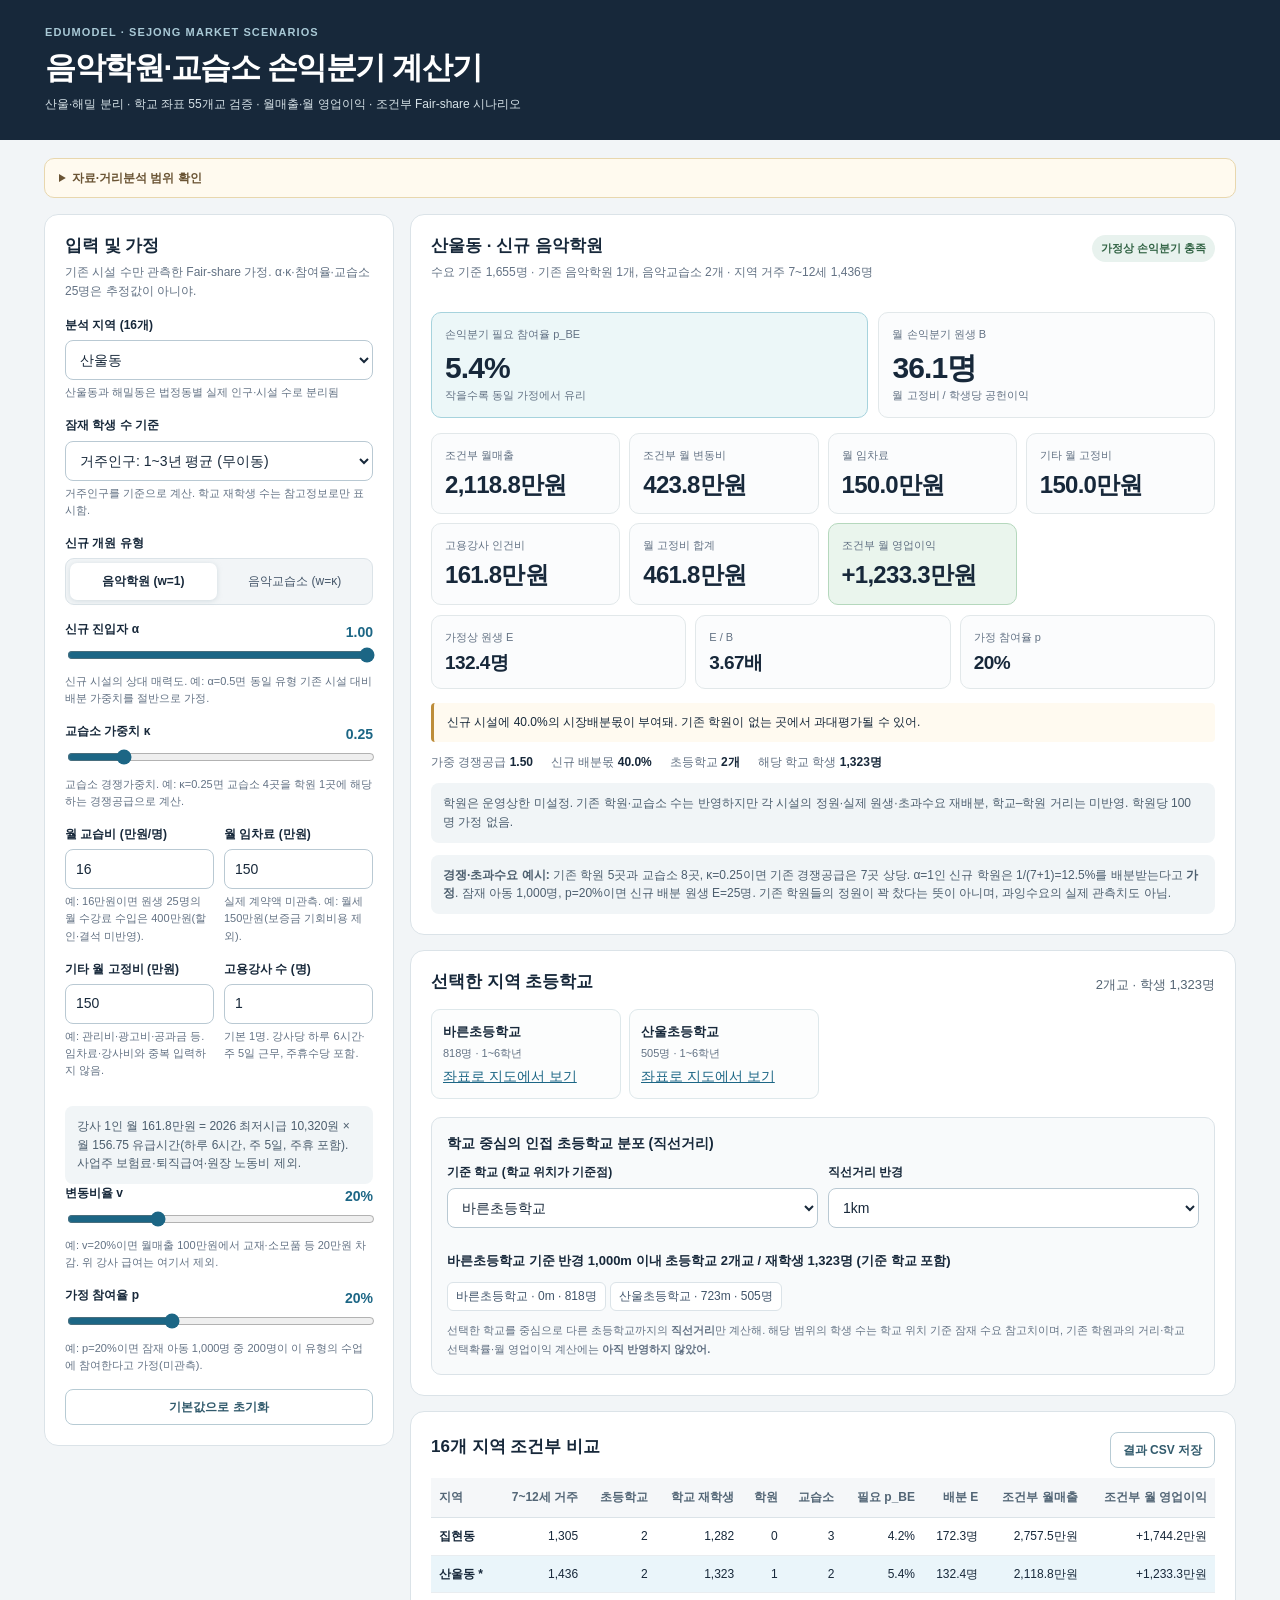
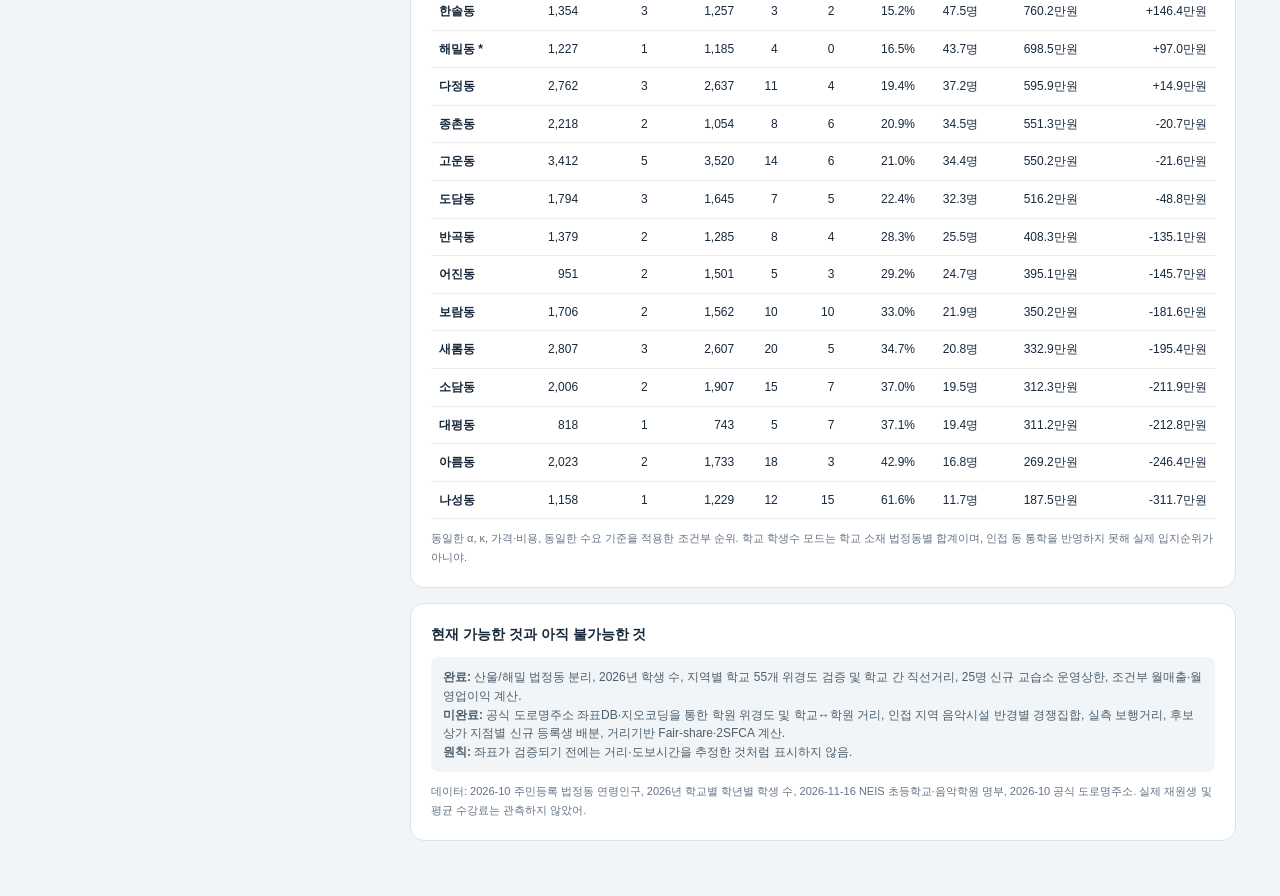
==== commit e288f19f: "EduModel: 6h instructor wage, split rent and fixed costs, parameter examples, explain competition" ====
--- a/edumodel/index.html
+++ b/edumodel/index.html
@@ -7,29 +7,31 @@
 header{background:#17283a;color:white;padding:24px max(16px,calc((100% - 1190px)/2));}header .sup{letter-spacing:.1em;font-size:11px;color:#a9c9d6;font-weight:750}header h1{margin:3px 0;font-weight:800;letter-spacing:-.045em;font-size:clamp(23px,3vw,31px)}header p{margin:2px 0;color:#d5e1e7;font-size:12px}
 .container{max-width:1220px;margin:0 auto;padding:18px 14px 55px}.note{padding:12px 15px;margin-bottom:16px;background:var(--warm);border:1px solid #e8d7ae;border-radius:10px;color:#6a5434;font-size:12px}
 .layout{display:grid;grid-template-columns:350px 1fr;align-items:start;gap:16px}.panel{background:#fff;border:1px solid var(--line);border-radius:14px;padding:20px;min-width:0}.sticky{position:sticky;top:12px}h2{font-size:17px;line-height:1.3;margin:0 0 6px}h3{font-size:14px;margin:0 0 8px}.sub{font-size:12px;color:var(--gray);margin:0 0 15px}.field{margin:0 0 15px}.field label{display:block;font-size:12px;font-weight:700;margin-bottom:6px}.field select,.field input[type=number]{width:100%;border:1px solid #b9c9d3;border-radius:8px;background:#fff;padding:8px 10px;min-height:40px;color:var(--ink)}.help{font-size:11px;color:var(--gray);margin-top:4px}.fieldhead{display:flex;justify-content:space-between;align-items:center}.fieldhead b{color:#1c6685}.field input[type=range]{width:100%;accent-color:#1c6685}.twocol{display:grid;grid-template-columns:1fr 1fr;gap:10px}.choice{display:flex;gap:5px;padding:4px;background:#f2f5f7;border:1px solid var(--line);border-radius:9px}.choice button{width:50%;border:0;border-radius:7px;background:transparent;padding:9px 4px;font-size:12px;cursor:pointer;color:#455669}.choice button[aria-pressed=true]{background:#fff;box-shadow:0 1px 5px #b3c3cb80;color:var(--ink);font-weight:800}.smallbtn{background:#fff;border:1px solid #b7cbd4;color:#315a6c;padding:8px 12px;border-radius:8px;cursor:pointer;font-size:12px;font-weight:700}.smallbtn:hover{background:#eaf5f8}.right{display:flex;flex-direction:column;gap:15px}.topline{display:flex;justify-content:space-between;align-items:flex-start;flex-wrap:wrap;gap:10px}.pill{font-size:11px;border-radius:25px;padding:5px 9px;background:#e8f2ee;color:#316344;font-weight:800}.pill.warn{background:#fff0e3;color:#82552a}.pill.bad{background:#fbe8e9;color:var(--bad)}.figs{display:grid;grid-template-columns:1.3fr 1fr;gap:10px;margin:15px 0}.metric{background:#fbfcfd;padding:13px;border-radius:10px;border:1px solid #e2e8ea}.metric.emph{background:var(--aqua);border-color:#a6d3dd}.metric .caption{font-size:11px;color:var(--gray)}.metric strong{display:block;font-size:clamp(22px,2.8vw,30px);line-height:1.3;margin-top:5px;letter-spacing:-.03em;font-variant-numeric:tabular-nums}.metric .subtitle{font-size:11px;color:var(--gray)}.minis{display:grid;grid-template-columns:repeat(3,1fr);gap:9px}.minis .metric strong{font-size:19px}.feedback{padding:10px 13px;background:#f7f9fa;border-left:3px solid var(--blue);font-size:12px;margin-top:14px;border-radius:4px}.feedback.red{background:#fff4f4;border-left-color:var(--bad)}.feedback.amber{background:#fffaf0;border-left-color:#bd8d3a}.info-grid{display:flex;gap:10px 18px;flex-wrap:wrap;font-size:12px;color:var(--gray);margin-top:11px}.info-grid b{color:var(--ink)}.main-label{font-size:13px;color:#546473}.sectiontitle{display:flex;justify-content:space-between;align-items:center;gap:8px;flex-wrap:wrap;margin-bottom:10px}.tblwrap{overflow-x:auto}table{border-collapse:collapse;width:100%;white-space:nowrap;font-size:12px}th{background:#f5f7f9;text-align:right;color:#536676;font-weight:800;padding:10px 8px;border-bottom:1px solid var(--line)}th:first-child,td:first-child{text-align:left}td{text-align:right;padding:9px 8px;border-bottom:1px solid #e9edf0;font-variant-numeric:tabular-nums}td:first-child{font-weight:750}tbody tr{cursor:pointer}tbody tr:hover{background:#f1f8fa}tbody tr.sel{background:#eaf5fa}td.negative{color:var(--bad);font-weight:750}.legal{background:#e8f4ef;padding:2px 5px;border-radius:4px;font-size:10px;color:#38664d}.school-list{display:grid;grid-template-columns:repeat(auto-fill,minmax(175px,1fr));gap:8px}.school-card{padding:11px;border:1px solid #dee8eb;border-radius:9px;background:#fcfdfd}.school-card b{font-size:13px}.school-card p{font-size:11px;color:var(--gray);margin:2px 0 4px}.foot{font-size:11px;color:var(--gray);line-height:1.7;margin:10px 0 0}.tagline{font-size:12px;color:var(--gray);margin-top:10px}.data-note{font-size:12px;background:#f1f5f7;padding:11px 12px;border-radius:8px;margin-top:12px;color:#4c5e6e}
-@media(max-width:900px){.layout{grid-template-columns:1fr}.sticky{position:static}.figs{grid-template-columns:1fr 1fr}}@media(max-width:500px){.container{padding:12px 9px 40px}.panel{padding:15px}.figs{gap:8px}.metric{padding:11px}.metric strong{font-size:25px}.minis{gap:6px}.minis .metric strong{font-size:17px}.note{font-size:11px}.school-list{grid-template-columns:1fr 1fr}}
+@media(max-width:900px){.layout{grid-template-columns:1fr}.sticky{position:static}.figs{grid-template-columns:1fr 1fr}}@media(max-width:500px){.container{padding:12px 9px 40px}.panel{padding:15px}.figs{gap:8px}.metric{padding:11px}.metric strong{font-size:25px}.minis{gap:6px}.minis .metric strong{font-size:17px}.note{font-size:11px}.school-list{grid-template-columns:1fr 1fr}.minis.cashflow{grid-template-columns:repeat(2,minmax(0,1fr))}}
 .minis.cashflow{grid-template-columns:repeat(4,minmax(0,1fr));margin-bottom:10px}.minis.units{margin-top:8px}.minis.cashflow .metric strong{font-size:clamp(16px,2vw,24px)}.income{background:#eaf5ed;border-color:#b5d8bd}.income.negative{background:#fff2f2;border-color:#ecc5c5}.geo-box{background:#f8fafb;border:1px solid var(--line);border-radius:10px;margin-top:18px;padding:15px}.geo-summary{font-size:13px;font-weight:700;margin:8px 0}.geo-neighbors{font-size:12px;line-height:1.8;color:#40546a}.geo-neighbors span{display:inline-block;background:white;border:1px solid var(--line);padding:3px 8px;margin:3px 4px 0 0;border-radius:6px}@media(max-width:700px){.minis.cashflow{grid-template-columns:repeat(2,minmax(0,1fr))}.minis.cashflow .metric strong{font-size:21px}}
 .studio-break-even{font-size:12px;color:#536676;margin:0 0 13px 1px}.studio-break-even[hidden]{display:none}.note-collapsed{padding:10px 14px}.note-collapsed summary{font-size:12px;font-weight:700;cursor:pointer}.note-collapsed .note-inner{font-size:11px;line-height:1.7;margin-top:7px;color:#5c6672}
 </style></head>
 <body><header><div class="sup">EDUMODEL · SEJONG MARKET SCENARIOS</div><h1>음악학원·교습소 손익분기 계산기</h1><p>산울·해밀 분리 · 학교 좌표 55개교 검증 · 월매출·월 영업이익 · 조건부 Fair-share 시나리오</p></header>
 <div class="container"><details class="note note-collapsed"><summary>자료·거리분석 범위 확인</summary><div class="note-inner"><strong>공간분석 검증상태:</strong> 학교 <b>55개교 전부</b> 공식 위경도(2026-10-01)를 학교명으로 연결했어. 음악시설 <b>242곳 중 241곳</b>을 공식 도로명주소 건물관리번호에 고유 연결했지만, 기존 주소 DB에는 좌표가 없으므로 <b>학교↔학교 직선거리만 검증 완료</b>했어. 학교→학원 거리와 실제 보행시간은 미계산이야. 아래 ‘학교 학생수’ 모드는 학교 <b>소재 법정동</b> 기준의 대리변수이지 거리기반 모형이 아니야.</div></details>
-<div class="layout"><aside class="panel sticky"><h2>입력 및 가정</h2><p class="sub">α=1은 중립적 기준선, κ=0.25와 교습소 25명은 운영 가정이며 추정값이 아님.</p>
+<div class="layout"><aside class="panel sticky"><h2>입력 및 가정</h2><p class="sub">기존 시설 수만 관측한 Fair-share 가정. α·κ·참여율·교습소 25명은 추정값이 아니야.</p>
 <div class="field"><label for="region">분석 지역 (16개)</label><select id="region"></select><div class="help">산울동과 해밀동은 법정동별 실제 인구·시설 수로 분리됨</div></div>
 <div class="field"><label for="basis">잠재 학생 수 기준</label><select id="basis"><option value="future">거주인구: 1~3년 평균 (무이동)</option><option value="now">거주인구: 2026년 10월</option><option value="h1">거주인구: 2027년 10월 (가정)</option><option value="h2">거주인구: 2028년 10월 (가정)</option><option value="h3">거주인구: 2029년 10월 (가정)</option><option value="school">해당 지역 학교 재학생 (2026년)</option></select><div class="help" id="basis-info">미래 거주인구는 이동이 없다는 단순 코호트 가정</div></div>
 <div class="field"><label>신규 개원 유형</label><div class="choice"><button type="button" id="btn-academy" aria-pressed="true">음악학원 (w=1)</button><button type="button" id="btn-studio" aria-pressed="false">음악교습소 (w=κ)</button></div></div>
-<div class="field"><div class="fieldhead"><label for="alpha">신규 진입자 α</label><b id="alpha-val">1.00</b></div><input id="alpha" type="range" min="0.5" max="1" step="0.05" value="1"><div class="help">1=기존 학원과 같은 배분 가중치 · 0.5=절반</div></div>
-<div class="field"><div class="fieldhead"><label for="kappa">교습소 가중치 κ</label><b id="kappa-val">0.25</b></div><input id="kappa" type="range" min="0.1" max="1" step="0.05" value="0.25"><div class="help">교습소 1곳을 학원 0.25곳으로 간주(가정)</div></div>
-<div class="twocol"><div class="field"><label for="price">월 교습비 (만원)</label><input type="number" id="price" value="16" min="1" step="1"></div><div class="field"><label for="fixed">월 고정비 (만원)</label><input type="number" id="fixed" value="300" min="0" step="10"><div class="help" id="fixed-hint">직접 입력 · 교습소 예시 150만원</div></div></div>
-<div class="field"><div class="fieldhead"><label for="variable">변동비율 v</label><b id="variable-val">20%</b></div><input type="range" id="variable" min="0" max="70" value="20" step="5"><div class="help">학생이 늘 때 추가되는 비용 / 매출</div></div>
-<div class="field"><div class="fieldhead"><label for="participation">가정 참여율 p</label><b id="participation-val">20%</b></div><input type="range" id="participation" min="5" max="50" value="20" step="1"><div class="help">지역 아동 중 음악 수강 비율(미관측 가정)</div></div>
-<div class="field" id="studio-setting"><label for="capacity">신규 교습소 월 등록 운영상한 (명)</label><input type="number" id="capacity" value="25" min="1" max="200" step="1"><div class="help">피아노 동시 5명 × 하루 5타임 × 주 5일 / 학생당 주 5회 = 25명. 법정 월 등록상한 아님.</div></div>
+<div class="field"><div class="fieldhead"><label for="alpha">신규 진입자 α</label><b id="alpha-val">1.00</b></div><input id="alpha" type="range" min="0.5" max="1" step="0.05" value="1"><div class="help">신규 시설의 상대 매력도. 예: α=0.5면 동일 유형 기존 시설 대비 배분 가중치를 절반으로 가정.</div></div>
+<div class="field"><div class="fieldhead"><label for="kappa">교습소 가중치 κ</label><b id="kappa-val">0.25</b></div><input id="kappa" type="range" min="0.1" max="1" step="0.05" value="0.25"><div class="help">교습소 경쟁가중치. 예: κ=0.25면 교습소 4곳을 학원 1곳에 해당하는 경쟁공급으로 계산.</div></div>
+<div class="twocol"><div class="field"><label for="price">월 교습비 (만원/명)</label><input type="number" id="price" value="16" min="1" step="1"><div class="help">예: 16만원이면 원생 25명의 월 수강료 수입은 400만원(할인·결석 미반영).</div></div><div class="field"><label for="rent">월 임차료 (만원)</label><input type="number" id="rent" value="150" min="0" step="10"><div class="help">실제 계약액 미관측. 예: 월세 150만원(보증금 기회비용 제외).</div></div></div>
+<div class="twocol"><div class="field"><label for="other">기타 월 고정비 (만원)</label><input type="number" id="other" value="150" min="0" step="10"><div class="help">예: 관리비·광고비·공과금 등. 임차료·강사비와 중복 입력하지 않음.</div></div><div class="field" id="instructor-setting"><label for="instructors">고용강사 수 (명)</label><input type="number" id="instructors" value="1" min="0" max="30" step="1"><div class="help">기본 1명. 강사당 하루 6시간·주 5일 근무, 주휴수당 포함.</div></div></div>
+<div class="data-note" id="wage-note">2026년 최저시급 10,320원 · 하루 6시간 × 주 5일 · 월 환산 156.75 유급시간(주휴 포함) → 강사 1인 월 161.8만원. 고용주 보험료·퇴직급여·원장 노동비는 제외.</div>
+<div class="field"><div class="fieldhead"><label for="variable">변동비율 v</label><b id="variable-val">20%</b></div><input type="range" id="variable" min="0" max="70" value="20" step="5"><div class="help">예: v=20%이면 월매출 100만원에서 교재·소모품 등 20만원 차감. 위 강사 급여는 여기서 제외.</div></div>
+<div class="field"><div class="fieldhead"><label for="participation">가정 참여율 p</label><b id="participation-val">20%</b></div><input type="range" id="participation" min="5" max="50" value="20" step="1"><div class="help">예: p=20%이면 잠재 아동 1,000명 중 200명이 이 유형의 수업에 참여한다고 가정(미관측).</div></div>
+<div class="field" id="studio-setting"><label for="capacity">신규 교습소 월 등록 운영상한 (명)</label><input type="number" id="capacity" value="25" min="1" max="200" step="1"><div class="help">신규 교습소만의 가상 운영상한. 예: 25명은 실제 재원생 수나 법정 정원이 아님.</div></div>
 <button type="button" id="reset" class="smallbtn" style="width:100%">기본값으로 초기화</button></aside>
 <div class="right"><section class="panel"><div class="topline"><div><h2 id="resulttitle">해밀동 · 신규 음악학원</h2><p class="sub" id="summary">—</p></div><span class="pill" id="status">가정상 계산</span></div>
 <div class="figs"><div class="metric emph"><div class="caption" id="primary-caption">손익분기 필요 참여율 p_BE</div><strong id="pbe">—</strong><div class="subtitle" id="primary-subtitle">작을수록 동일 가정에서 유리</div></div><div class="metric"><div class="caption" id="secondary-caption">월 손익분기 원생 B</div><strong id="break-even">—</strong><div class="subtitle" id="secondary-subtitle">교습소는 운영상한과 함께 비교</div></div></div><p class="studio-break-even" id="studio-break-even" hidden>—</p>
-<div class="minis cashflow"><div class="metric"><div class="caption">조건부 월매출</div><strong id="revenue">—</strong></div><div class="metric"><div class="caption">조건부 월 변동비</div><strong id="variable-cost">—</strong></div><div class="metric"><div class="caption">가정 월 고정비</div><strong id="fixed-cost">—</strong></div><div class="metric income"><div class="caption">조건부 월 영업이익</div><strong id="profit">—</strong></div></div>
+<div class="minis cashflow"><div class="metric"><div class="caption">조건부 월매출</div><strong id="revenue">—</strong></div><div class="metric"><div class="caption">조건부 월 변동비</div><strong id="variable-cost">—</strong></div><div class="metric"><div class="caption">월 임차료</div><strong id="rent-cost">—</strong></div><div class="metric"><div class="caption">기타 월 고정비</div><strong id="other-cost">—</strong></div><div class="metric"><div class="caption">고용강사 인건비</div><strong id="labor-cost">—</strong></div><div class="metric"><div class="caption">월 고정비 합계</div><strong id="fixed-cost">—</strong></div><div class="metric income"><div class="caption">조건부 월 영업이익</div><strong id="profit">—</strong></div></div>
 <div class="minis units"><div class="metric"><div class="caption">가정상 원생 E</div><strong id="students">—</strong></div><div class="metric"><div class="caption">E / B</div><strong id="ratio">—</strong></div><div class="metric"><div class="caption">가정 참여율 p</div><strong id="participation-result">—</strong></div></div>
 <div id="feedback" class="feedback">—</div><div class="info-grid"><span>가중 경쟁공급 <b id="supply">—</b></span><span>신규 배분몫 <b id="share">—</b></span><span>초등학교 <b id="schools">—</b></span><span>해당 학교 학생 <b id="enrolled">—</b></span></div>
-<div class="data-note" id="capacity-note">교습소 25명 상한은 신규 교습소에만 적용. 기존 교습소의 좌석제약 및 초과수요 재배분은 아직 미반영.</div></section>
+<div class="data-note" id="capacity-note">기존 학원·교습소 수는 경쟁에 반영하지만, 각 시설의 실제 정원·원생 수는 미반영. 기존 시설이 만원이라는 가정이나 학원당 100명 가정은 없음.</div><div class="data-note"><b>경쟁·초과수요 예시:</b> 기존 학원 5곳과 교습소 8곳, κ=0.25이면 기존 경쟁공급은 7곳 상당. α=1인 신규 학원은 1/(7+1)=12.5%를 배분받는다고 <b>가정</b>. 잠재 아동 1,000명, p=20%이면 신규 배분 원생 E=25명. 기존 학원들의 정원이 꽉 찼다는 뜻이 아니며, 과잉수요의 실제 관측치도 아님.</div></section>
 <section class="panel"><div class="sectiontitle"><h2>선택한 지역 초등학교</h2><span class="main-label" id="schools-label">—</span></div><div class="school-list" id="schools-list"></div>
 <div class="geo-box"><h3>학교 중심의 인접 초등학교 분포 (직선거리)</h3>
 <div class="twocol"><div class="field"><label for="anchor-school">기준 학교 (학교 위치가 기준점)</label><select id="anchor-school"></select></div>
@@ -43,26 +45,30 @@
 <script id="school-data" type="application/json">[{"school_name":"가득초등학교","school_address":"세종특별자치시  세종로 941","school_students_grades1to6_2026":"575","legal_dong":"새롬동","address_match":"EXACT_UNIQUE","school_enrollment_name_match":"1","latitude":36.48733788,"longitude":127.2434548,"has_verified_coordinates":"True","school_id_standard":"B000026120","coordinates_reference_date":"2026-10-01","coordinates_source":"한국교육시설안전원 전국초중등학교위치표준데이터","source_road_address":"세종특별자치시 세종로 941","road_address_exact_normalized_match":1},{"school_name":"가락초등학교","school_address":"세종특별자치시  마음로 208","school_students_grades1to6_2026":"545","legal_dong":"고운동","address_match":"EXACT_UNIQUE","school_enrollment_name_match":"1","latitude":36.51568465,"longitude":127.2308396,"has_verified_coordinates":"True","school_id_standard":"B000024287","coordinates_reference_date":"2026-10-01","coordinates_source":"한국교육시설안전원 전국초중등학교위치표준데이터","source_road_address":"세종특별자치시 마음로 208","road_address_exact_normalized_match":1},{"school_name":"감성초등학교","school_address":"세종특별자치시  금남면 감성길 6","school_students_grades1to6_2026":"63","legal_dong":"금남면","address_match":"EXACT_UNIQUE","school_enrollment_name_match":"1","latitude":36.44365923,"longitude":127.2893654,"has_verified_coordinates":"True","school_id_standard":"B000005746","coordinates_reference_date":"2026-10-01","coordinates_source":"한국교육시설안전원 전국초중등학교위치표준데이터","source_road_address":"세종특별자치시 금남면 감성길 6","road_address_exact_normalized_match":1},{"school_name":"고운초등학교","school_address":"세종특별자치시  만남로 45","school_students_grades1to6_2026":"1014","legal_dong":"고운동","address_match":"EXACT_UNIQUE","school_enrollment_name_match":"1","latitude":36.50414599,"longitude":127.2365015,"has_verified_coordinates":"True","school_id_standard":"B000024289","coordinates_reference_date":"2026-10-01","coordinates_source":"한국교육시설안전원 전국초중등학교위치표준데이터","source_road_address":"세종특별자치시 만남로 45","road_address_exact_normalized_match":1},{"school_name":"글벗초등학교","school_address":"세종특별자치시  소담로 121","school_students_grades1to6_2026":"841","legal_dong":"소담동","address_match":"EXACT_UNIQUE","school_enrollment_name_match":"1","latitude":36.48737111,"longitude":127.2980401,"has_verified_coordinates":"True","school_id_standard":"B000026118","coordinates_reference_date":"2026-10-01","coordinates_source":"한국교육시설안전원 전국초중등학교위치표준데이터","source_road_address":"세종특별자치시 소담로 121","road_address_exact_normalized_match":1},{"school_name":"금남초등학교","school_address":"세종특별자치시  금남면 금남구즉로 62","school_students_grades1to6_2026":"155","legal_dong":"금남면","address_match":"EXACT_UNIQUE","school_enrollment_name_match":"1","latitude":36.47270089,"longitude":127.2882756,"has_verified_coordinates":"True","school_id_standard":"B000005747","coordinates_reference_date":"2026-10-01","coordinates_source":"한국교육시설안전원 전국초중등학교위치표준데이터","source_road_address":"세종특별자치시 금남면 금남구즉로 62","road_address_exact_normalized_match":1},{"school_name":"나래초등학교","school_address":"세종특별자치시  달빛1로 108 ","school_students_grades1to6_2026":"887","legal_dong":"아름동","address_match":"EXACT_UNIQUE","school_enrollment_name_match":"1","latitude":36.50900177,"longitude":127.2463514,"has_verified_coordinates":"True","school_id_standard":"B000024292","coordinates_reference_date":"2026-10-01","coordinates_source":"한국교육시설안전원 전국초중등학교위치표준데이터","source_road_address":"세종특별자치시 달빛1로 108","road_address_exact_normalized_match":1},{"school_name":"나루초등학교","school_address":"세종특별자치시  집현서로 90","school_students_grades1to6_2026":"506","legal_dong":"집현동","address_match":"EXACT_UNIQUE","school_enrollment_name_match":"1","latitude":36.49539331,"longitude":127.3236309,"has_verified_coordinates":"True","school_id_standard":"B000024307","coordinates_reference_date":"2026-10-01","coordinates_source":"한국교육시설안전원 전국초중등학교위치표준데이터","source_road_address":"세종특별자치시 집현서로 90","road_address_exact_normalized_match":1},{"school_name":"나성초등학교","school_address":"세종특별자치시 갈매로 294","school_students_grades1to6_2026":"1229","legal_dong":"나성동","address_match":"EXACT_UNIQUE","school_enrollment_name_match":"1","latitude":36.48994821,"longitude":127.2643553,"has_verified_coordinates":"True","school_id_standard":"B000024299","coordinates_reference_date":"2026-10-01","coordinates_source":"한국교육시설안전원 전국초중등학교위치표준데이터","source_road_address":"세종특별자치시 갈매로 294","road_address_exact_normalized_match":1},{"school_name":"늘봄초등학교","school_address":"세종특별자치시  다솜1로 183","school_students_grades1to6_2026":"256","legal_dong":"도담동","address_match":"EXACT_UNIQUE","school_enrollment_name_match":"1","latitude":36.51436121,"longitude":127.2551313,"has_verified_coordinates":"True","school_id_standard":"B000026124","coordinates_reference_date":"2026-10-01","coordinates_source":"한국교육시설안전원 전국초중등학교위치표준데이터","source_road_address":"세종특별자치시 다솜1로 183","road_address_exact_normalized_match":1},{"school_name":"다빛초등학교","school_address":"세종특별자치시 달빛1로 7","school_students_grades1to6_2026":"368","legal_dong":"종촌동","address_match":"EXACT_UNIQUE","school_enrollment_name_match":"1","latitude":36.50008775,"longitude":127.2440025,"has_verified_coordinates":"True","school_id_standard":"B000026129","coordinates_reference_date":"2026-10-01","coordinates_source":"한국교육시설안전원 전국초중등학교위치표준데이터","source_road_address":"세종특별자치시 달빛1로 7","road_address_exact_normalized_match":1},{"school_name":"다정초등학교","school_address":"세종특별자치시  다정남로 35","school_students_grades1to6_2026":"1184","legal_dong":"다정동","address_match":"EXACT_UNIQUE","school_enrollment_name_match":"1","latitude":36.49386437,"longitude":127.244199,"has_verified_coordinates":"True","school_id_standard":"B000024295","coordinates_reference_date":"2026-10-01","coordinates_source":"한국교육시설안전원 전국초중등학교위치표준데이터","source_road_address":"세종특별자치시 다정남로 35","road_address_exact_normalized_match":1},{"school_name":"대평초등학교","school_address":"세종특별자치시  대평1길 19","school_students_grades1to6_2026":"743","legal_dong":"대평동","address_match":"EXACT_UNIQUE","school_enrollment_name_match":"1","latitude":36.46980433,"longitude":127.2789398,"has_verified_coordinates":"True","school_id_standard":"B000024302","coordinates_reference_date":"2026-10-01","coordinates_source":"한국교육시설안전원 전국초중등학교위치표준데이터","source_road_address":"세종특별자치시 대평1길 19","road_address_exact_normalized_match":1},{"school_name":"도담초등학교","school_address":"세종특별자치시  보람로 33","school_students_grades1to6_2026":"944","legal_dong":"도담동","address_match":"EXACT_UNIQUE","school_enrollment_name_match":"1","latitude":36.51173208,"longitude":127.262451,"has_verified_coordinates":"True","school_id_standard":"B000024284","coordinates_reference_date":"2026-10-01","coordinates_source":"한국교육시설안전원 전국초중등학교위치표준데이터","source_road_address":"세종특별자치시 보람로 33","road_address_exact_normalized_match":1},{"school_name":"두루초등학교","school_address":"세종특별자치시  만남로 227","school_students_grades1to6_2026":"929","legal_dong":"고운동","address_match":"EXACT_UNIQUE","school_enrollment_name_match":"1","latitude":36.51962533,"longitude":127.2384646,"has_verified_coordinates":"True","school_id_standard":"B000024283","coordinates_reference_date":"2026-10-01","coordinates_source":"한국교육시설안전원 전국초중등학교위치표준데이터","source_road_address":"세종특별자치시 만남로 227","road_address_exact_normalized_match":1},{"school_name":"미르초등학교","school_address":"세종특별자치시  나리로 26-16","school_students_grades1to6_2026":"421","legal_dong":"한솔동","address_match":"EXACT_UNIQUE","school_enrollment_name_match":"1","latitude":36.47238238,"longitude":127.2538532,"has_verified_coordinates":"True","school_id_standard":"B000024300","coordinates_reference_date":"2026-10-01","coordinates_source":"한국교육시설안전원 전국초중등학교위치표준데이터","source_road_address":"세종특별자치시 나리로 26-16","road_address_exact_normalized_match":1},{"school_name":"바른초등학교","school_address":"세종특별자치시 산울3로 33","school_students_grades1to6_2026":"818","legal_dong":"산울동","address_match":"EXACT_UNIQUE","school_enrollment_name_match":"1","latitude":36.52911078,"longitude":127.257277,"has_verified_coordinates":"True","school_id_standard":"B000024320","coordinates_reference_date":"2026-10-01","coordinates_source":"한국교육시설안전원 전국초중등학교위치표준데이터","source_road_address":"세종특별자치시 산울3로 33","road_address_exact_normalized_match":1},{"school_name":"반곡초등학교","school_address":"세종특별자치시  시청대로 468","school_students_grades1to6_2026":"940","legal_dong":"반곡동","address_match":"EXACT_UNIQUE","school_enrollment_name_match":"1","latitude":36.5002315,"longitude":127.3104494,"has_verified_coordinates":"True","school_id_standard":"B000024306","coordinates_reference_date":"2026-10-01","coordinates_source":"한국교육시설안전원 전국초중등학교위치표준데이터","source_road_address":"세종특별자치시 시청대로 468","road_address_exact_normalized_match":1},{"school_name":"보람초등학교","school_address":"세종특별자치시  보람동로 39","school_students_grades1to6_2026":"849","legal_dong":"보람동","address_match":"EXACT_UNIQUE","school_enrollment_name_match":"1","latitude":36.47949311,"longitude":127.2935183,"has_verified_coordinates":"True","school_id_standard":"B000024304","coordinates_reference_date":"2026-10-01","coordinates_source":"한국교육시설안전원 전국초중등학교위치표준데이터","source_road_address":"세종특별자치시 보람동로 39","road_address_exact_normalized_match":1},{"school_name":"부강초등학교","school_address":"세종특별자치시  부강면 부강로 15","school_students_grades1to6_2026":"116","legal_dong":"부강면","address_match":"EXACT_UNIQUE","school_enrollment_name_match":"1","latitude":36.5278428,"longitude":127.3665765,"has_verified_coordinates":"True","school_id_standard":"B000024148","coordinates_reference_date":"2026-10-01","coordinates_source":"한국교육시설안전원 전국초중등학교위치표준데이터","source_road_address":"세종특별자치시 부강면 부강로 15","road_address_exact_normalized_match":1},{"school_name":"산울초등학교","school_address":"세종특별자치시 산울7로 33","school_students_grades1to6_2026":"505","legal_dong":"산울동","address_match":"EXACT_UNIQUE","school_enrollment_name_match":"1","latitude":36.53307776,"longitude":127.2636831,"has_verified_coordinates":"True","school_id_standard":"B000024319","coordinates_reference_date":"2026-10-01","coordinates_source":"한국교육시설안전원 전국초중등학교위치표준데이터","source_road_address":"세종특별자치시 산울7로 33","road_address_exact_normalized_match":1},{"school_name":"새뜸초등학교","school_address":"세종특별자치시  새롬남로 75","school_students_grades1to6_2026":"714","legal_dong":"새롬동","address_match":"EXACT_UNIQUE","school_enrollment_name_match":"1","latitude":36.48549801,"longitude":127.2533766,"has_verified_coordinates":"True","school_id_standard":"B000024298","coordinates_reference_date":"2026-10-01","coordinates_source":"한국교육시설안전원 전국초중등학교위치표준데이터","source_road_address":"세종특별자치시 새롬남로 75","road_address_exact_normalized_match":1},{"school_name":"새롬초등학교","school_address":"세종특별자치시  새롬중앙1로 27","school_students_grades1to6_2026":"1318","legal_dong":"새롬동","address_match":"EXACT_UNIQUE","school_enrollment_name_match":"1","latitude":36.48536217,"longitude":127.2492663,"has_verified_coordinates":"True","school_id_standard":"B000024297","coordinates_reference_date":"2026-10-01","coordinates_source":"한국교육시설안전원 전국초중등학교위치표준데이터","source_road_address":"세종특별자치시 새롬중앙1로 27","road_address_exact_normalized_match":1},{"school_name":"새움초등학교","school_address":"세종특별자치시  다정남로 93","school_students_grades1to6_2026":"516","legal_dong":"다정동","address_match":"EXACT_UNIQUE","school_enrollment_name_match":"1","latitude":36.49400303,"longitude":127.2513569,"has_verified_coordinates":"True","school_id_standard":"B000024296","coordinates_reference_date":"2026-10-01","coordinates_source":"한국교육시설안전원 전국초중등학교위치표준데이터","source_road_address":"세종특별자치시 다정남로 93","road_address_exact_normalized_match":1},{"school_name":"세종도원초등학교","school_address":"세종특별자치시  연서면 도원로 63","school_students_grades1to6_2026":"475","legal_dong":"연서면","address_match":"EXACT_UNIQUE","school_enrollment_name_match":"1","latitude":36.58587778,"longitude":127.2873598,"has_verified_coordinates":"True","school_id_standard":"B000005743","coordinates_reference_date":"2026-10-01","coordinates_source":"한국교육시설안전원 전국초중등학교위치표준데이터","source_road_address":"세종특별자치시 연서면 도원로 63","road_address_exact_normalized_match":1},{"school_name":"소담초등학교","school_address":"세종특별자치시  소담1로 35","school_students_grades1to6_2026":"1066","legal_dong":"소담동","address_match":"EXACT_UNIQUE","school_enrollment_name_match":"1","latitude":36.4833221,"longitude":127.3015606,"has_verified_coordinates":"True","school_id_standard":"B000024305","coordinates_reference_date":"2026-10-01","coordinates_source":"한국교육시설안전원 전국초중등학교위치표준데이터","source_road_address":"세종특별자치시 소담1로 35","road_address_exact_normalized_match":1},{"school_name":"소정초등학교","school_address":"세종특별자치시  소정면 학교말길 10","school_students_grades1to6_2026":"25","legal_dong":"소정면","address_match":"EXACT_UNIQUE","school_enrollment_name_match":"1","latitude":36.72060698,"longitude":127.1583789,"has_verified_coordinates":"True","school_id_standard":"B000005751","coordinates_reference_date":"2026-10-01","coordinates_source":"한국교육시설안전원 전국초중등학교위치표준데이터","source_road_address":"세종특별자치시 소정면 학교말길 10","road_address_exact_normalized_match":1},{"school_name":"솔빛초등학교","school_address":"세종특별자치시  반곡2길 21","school_students_grades1to6_2026":"345","legal_dong":"반곡동","address_match":"EXACT_UNIQUE","school_enrollment_name_match":"1","latitude":36.49590842,"longitude":127.3120142,"has_verified_coordinates":"True","school_id_standard":"B000026572","coordinates_reference_date":"2026-10-01","coordinates_source":"한국교육시설안전원 전국초중등학교위치표준데이터","source_road_address":"세종특별자치시 반곡2길 21","road_address_exact_normalized_match":1},{"school_name":"수왕초등학교","school_address":"세종특별자치시  연기면 눌왕길 8-45","school_students_grades1to6_2026":"77","legal_dong":"연기면","address_match":"EXACT_UNIQUE","school_enrollment_name_match":"1","latitude":36.54347359,"longitude":127.2522261,"has_verified_coordinates":"True","school_id_standard":"B000005744","coordinates_reference_date":"2026-10-01","coordinates_source":"한국교육시설안전원 전국초중등학교위치표준데이터","source_road_address":"세종특별자치시 연기면 눌왕길 8-45","road_address_exact_normalized_match":1},{"school_name":"쌍류초등학교","school_address":"세종특별자치시  연서면 벌말길 73","school_students_grades1to6_2026":"31","legal_dong":"연서면","address_match":"EXACT_UNIQUE","school_enrollment_name_match":"1","latitude":36.5993997,"longitude":127.209739,"has_verified_coordinates":"True","school_id_standard":"B000005752","coordinates_reference_date":"2026-10-01","coordinates_source":"한국교육시설안전원 전국초중등학교위치표준데이터","source_road_address":"세종특별자치시 연서면 벌말길 73","road_address_exact_normalized_match":1},{"school_name":"아름초등학교","school_address":"세종특별자치시 달빛로 174 ","school_students_grades1to6_2026":"846","legal_dong":"아름동","address_match":"EXACT_UNIQUE","school_enrollment_name_match":"1","latitude":36.51458919,"longitude":127.251658,"has_verified_coordinates":"True","school_id_standard":"B000024291","coordinates_reference_date":"2026-10-01","coordinates_source":"한국교육시설안전원 전국초중등학교위치표준데이터","source_road_address":"세종특별자치시 달빛로 174","road_address_exact_normalized_match":1},{"school_name":"양지초등학교","school_address":"세종특별자치시  보듬8로 11","school_students_grades1to6_2026":"445","legal_dong":"도담동","address_match":"EXACT_UNIQUE","school_enrollment_name_match":"1","latitude":36.51845083,"longitude":127.2603104,"has_verified_coordinates":"True","school_id_standard":"B000024294","coordinates_reference_date":"2026-10-01","coordinates_source":"한국교육시설안전원 전국초중등학교위치표준데이터","source_road_address":"세종특별자치시 보듬8로 11","road_address_exact_normalized_match":1},{"school_name":"여울초등학교","school_address":"세종특별자치시  보람1길 9","school_students_grades1to6_2026":"713","legal_dong":"보람동","address_match":"EXACT_UNIQUE","school_enrollment_name_match":"1","latitude":36.47603336,"longitude":127.2851401,"has_verified_coordinates":"True","school_id_standard":"B000024303","coordinates_reference_date":"2026-10-01","coordinates_source":"한국교육시설안전원 전국초중등학교위치표준데이터","source_road_address":"세종특별자치시 보람1길 9","road_address_exact_normalized_match":1},{"school_name":"연남초등학교","school_address":"세종특별자치시  연기면 연기길 2","school_students_grades1to6_2026":"60","legal_dong":"연기면","address_match":"EXACT_UNIQUE","school_enrollment_name_match":"1","latitude":36.54388083,"longitude":127.277847,"has_verified_coordinates":"True","school_id_standard":"B000005745","coordinates_reference_date":"2026-10-01","coordinates_source":"한국교육시설안전원 전국초중등학교위치표준데이터","source_road_address":"세종특별자치시 연기면 연기길 2","road_address_exact_normalized_match":1},{"school_name":"연동초등학교","school_address":"세종특별자치시  연동면 청연로 606-36","school_students_grades1to6_2026":"23","legal_dong":"연동면","address_match":"EXACT_UNIQUE","school_enrollment_name_match":"1","latitude":36.55959264,"longitude":127.3259496,"has_verified_coordinates":"True","school_id_standard":"B000005750","coordinates_reference_date":"2026-10-01","coordinates_source":"한국교육시설안전원 전국초중등학교위치표준데이터","source_road_address":"세종특별자치시 연동면 청연로 606-36","road_address_exact_normalized_match":1},{"school_name":"연봉초등학교","school_address":"세종특별자치시  연서면 당산로 357-1","school_students_grades1to6_2026":"65","legal_dong":"연서면","address_match":"EXACT_UNIQUE","school_enrollment_name_match":"1","latitude":36.56445274,"longitude":127.2820714,"has_verified_coordinates":"True","school_id_standard":"B000005742","coordinates_reference_date":"2026-10-01","coordinates_source":"한국교육시설안전원 전국초중등학교위치표준데이터","source_road_address":"세종특별자치시 연서면 당산로 357-1","road_address_exact_normalized_match":1},{"school_name":"연서초등학교","school_address":"세종특별자치시  연서면 연서로 148","school_students_grades1to6_2026":"140","legal_dong":"연서면","address_match":"EXACT_UNIQUE","school_enrollment_name_match":"1","latitude":36.58297946,"longitude":127.2543503,"has_verified_coordinates":"True","school_id_standard":"B000005741","coordinates_reference_date":"2026-10-01","coordinates_source":"한국교육시설안전원 전국초중등학교위치표준데이터","source_road_address":"세종특별자치시 연서면 연서로 148","road_address_exact_normalized_match":1},{"school_name":"연세초등학교","school_address":"세종특별자치시  다솜로 291","school_students_grades1to6_2026":"370","legal_dong":"어진동","address_match":"EXACT_UNIQUE","school_enrollment_name_match":"1","latitude":36.50575533,"longitude":127.2718776,"has_verified_coordinates":"True","school_id_standard":"B000024285","coordinates_reference_date":"2026-10-01","coordinates_source":"한국교육시설안전원 전국초중등학교위치표준데이터","source_road_address":"세종특별자치시 다솜로 291","road_address_exact_normalized_match":1},{"school_name":"연양초등학교","school_address":"세종특별자치시  도움3로 37","school_students_grades1to6_2026":"1131","legal_dong":"어진동","address_match":"EXACT_UNIQUE","school_enrollment_name_match":"1","latitude":36.50306344,"longitude":127.2559287,"has_verified_coordinates":"True","school_id_standard":"B000024286","coordinates_reference_date":"2026-10-01","coordinates_source":"한국교육시설안전원 전국초중등학교위치표준데이터","source_road_address":"세종특별자치시 도움3로 37","road_address_exact_normalized_match":1},{"school_name":"온빛초등학교","school_address":"세종특별자치시  만남로 174","school_students_grades1to6_2026":"593","legal_dong":"고운동","address_match":"EXACT_UNIQUE","school_enrollment_name_match":"1","latitude":36.51462797,"longitude":127.2403134,"has_verified_coordinates":"True","school_id_standard":"B000024290","coordinates_reference_date":"2026-10-01","coordinates_source":"한국교육시설안전원 전국초중등학교위치표준데이터","source_road_address":"세종특별자치시 만남로 174","road_address_exact_normalized_match":1},{"school_name":"으뜸초등학교","school_address":"세종특별자치시  마음로 132","school_students_grades1to6_2026":"439","legal_dong":"고운동","address_match":"EXACT_UNIQUE","school_enrollment_name_match":"1","latitude":36.50966067,"longitude":127.231044,"has_verified_coordinates":"True","school_id_standard":"B000024288","coordinates_reference_date":"2026-10-01","coordinates_source":"한국교육시설안전원 전국초중등학교위치표준데이터","source_road_address":"세종특별자치시 마음로 132","road_address_exact_normalized_match":1},{"school_name":"의랑초등학교","school_address":"세종특별자치시  장군면 태산길 50-1","school_students_grades1to6_2026":"66","legal_dong":"장군면","address_match":"EXACT_UNIQUE","school_enrollment_name_match":"1","latitude":36.5498977,"longitude":127.1903009,"has_verified_coordinates":"True","school_id_standard":"B000024247","coordinates_reference_date":"2026-10-01","coordinates_source":"한국교육시설안전원 전국초중등학교위치표준데이터","source_road_address":"세종특별자치시 장군면 태산길 50-1","road_address_exact_normalized_match":1},{"school_name":"장기초등학교","school_address":"세종특별자치시  장군면 장척로 398-9","school_students_grades1to6_2026":"55","legal_dong":"장군면","address_match":"EXACT_UNIQUE","school_enrollment_name_match":"1","latitude":36.49629463,"longitude":127.2059035,"has_verified_coordinates":"True","school_id_standard":"B000024255","coordinates_reference_date":"2026-10-01","coordinates_source":"한국교육시설안전원 전국초중등학교위치표준데이터","source_road_address":"세종특별자치시 장군면 장척로 398-9","road_address_exact_normalized_match":1},{"school_name":"전동초등학교","school_address":"세종특별자치시  전동면 하노장3길 9","school_students_grades1to6_2026":"35","legal_dong":"전동면","address_match":"EXACT_UNIQUE","school_enrollment_name_match":"1","latitude":36.65657465,"longitude":127.2657944,"has_verified_coordinates":"True","school_id_standard":"B000005748","coordinates_reference_date":"2026-10-01","coordinates_source":"한국교육시설안전원 전국초중등학교위치표준데이터","source_road_address":"세종특별자치시 전동면 하노장3길 9","road_address_exact_normalized_match":1},{"school_name":"전의초등학교","school_address":"세종특별자치시 전의면 운주산로 1204-9","school_students_grades1to6_2026":"84","legal_dong":"전의면","address_match":"EXACT_UNIQUE","school_enrollment_name_match":"1","latitude":36.68012036,"longitude":127.2023331,"has_verified_coordinates":"True","school_id_standard":"B000005749","coordinates_reference_date":"2026-10-01","coordinates_source":"한국교육시설안전원 전국초중등학교위치표준데이터","source_road_address":"세종특별자치시 전의면 운주산로 1204-9","road_address_exact_normalized_match":1},{"school_name":"조치원교동초등학교","school_address":"세종특별자치시  조치원읍 새내18길 21","school_students_grades1to6_2026":"166","legal_dong":"조치원읍","address_match":"EXACT_UNIQUE","school_enrollment_name_match":"1","latitude":36.60522794,"longitude":127.2979422,"has_verified_coordinates":"True","school_id_standard":"B000005736","coordinates_reference_date":"2026-10-01","coordinates_source":"한국교육시설안전원 전국초중등학교위치표준데이터","source_road_address":"세종특별자치시 조치원읍 새내18길 21","road_address_exact_normalized_match":1},{"school_name":"조치원대동초등학교","school_address":"세종특별자치시 조치원읍 대동학교길 ","school_students_grades1to6_2026":"442","legal_dong":"","address_match":"ADDRESS_PARSE_FAIL","school_enrollment_name_match":"1","latitude":36.59695506,"longitude":127.2941193,"has_verified_coordinates":"True","school_id_standard":"B000005738","coordinates_reference_date":"2026-10-01","coordinates_source":"한국교육시설안전원 전국초중등학교위치표준데이터","source_road_address":"세종특별자치시 조치원읍 대동학교길 11","road_address_exact_normalized_match":0},{"school_name":"조치원명동초등학교","school_address":"세종특별자치시  조치원읍 조치원10길 35","school_students_grades1to6_2026":"52","legal_dong":"조치원읍","address_match":"EXACT_UNIQUE","school_enrollment_name_match":"1","latitude":36.60098735,"longitude":127.3047859,"has_verified_coordinates":"True","school_id_standard":"B000005737","coordinates_reference_date":"2026-10-01","coordinates_source":"한국교육시설안전원 전국초중등학교위치표준데이터","source_road_address":"세종특별자치시 조치원읍 조치원10길 35","road_address_exact_normalized_match":1},{"school_name":"조치원신봉초등학교","school_address":"세종특별자치시  조치원읍 서북부로 10","school_students_grades1to6_2026":"285","legal_dong":"조치원읍","address_match":"EXACT_UNIQUE","school_enrollment_name_match":"1","latitude":36.60379343,"longitude":127.2885208,"has_verified_coordinates":"True","school_id_standard":"B000005739","coordinates_reference_date":"2026-10-01","coordinates_source":"한국교육시설안전원 전국초중등학교위치표준데이터","source_road_address":"세종특별자치시 조치원읍 서북부로 10","road_address_exact_normalized_match":1},{"school_name":"종촌초등학교","school_address":"세종특별자치시  도움1로 160","school_students_grades1to6_2026":"686","legal_dong":"종촌동","address_match":"EXACT_UNIQUE","school_enrollment_name_match":"1","latitude":36.50303584,"longitude":127.2419004,"has_verified_coordinates":"True","school_id_standard":"B000024293","coordinates_reference_date":"2026-10-01","coordinates_source":"한국교육시설안전원 전국초중등학교위치표준데이터","source_road_address":"세종특별자치시 도움1로 160","road_address_exact_normalized_match":1},{"school_name":"집현초등학교","school_address":"세종특별자치시  집현서로 23","school_students_grades1to6_2026":"776","legal_dong":"집현동","address_match":"EXACT_UNIQUE","school_enrollment_name_match":"1","latitude":36.48897062,"longitude":127.3202878,"has_verified_coordinates":"True","school_id_standard":"B000024308","coordinates_reference_date":"2026-10-01","coordinates_source":"한국교육시설안전원 전국초중등학교위치표준데이터","source_road_address":"세종특별자치시 집현서로 23","road_address_exact_normalized_match":1},{"school_name":"참샘초등학교","school_address":"세종특별자치시  노을1로 29","school_students_grades1to6_2026":"388","legal_dong":"한솔동","address_match":"EXACT_UNIQUE","school_enrollment_name_match":"1","latitude":36.47907501,"longitude":127.2585179,"has_verified_coordinates":"True","school_id_standard":"B000005740","coordinates_reference_date":"2026-10-01","coordinates_source":"한국교육시설안전원 전국초중등학교위치표준데이터","source_road_address":"세종특별자치시 노을1로 29","road_address_exact_normalized_match":1},{"school_name":"한결초등학교","school_address":"세종특별자치시  다정북로 139","school_students_grades1to6_2026":"937","legal_dong":"다정동","address_match":"EXACT_UNIQUE","school_enrollment_name_match":"1","latitude":36.49667621,"longitude":127.2456937,"has_verified_coordinates":"True","school_id_standard":"B000026121","coordinates_reference_date":"2026-10-01","coordinates_source":"한국교육시설안전원 전국초중등학교위치표준데이터","source_road_address":"세종특별자치시 다정북로 139","road_address_exact_normalized_match":1},{"school_name":"한솔초등학교","school_address":"세종특별자치시  누리로 32","school_students_grades1to6_2026":"448","legal_dong":"한솔동","address_match":"EXACT_UNIQUE","school_enrollment_name_match":"1","latitude":36.47757948,"longitude":127.2525246,"has_verified_coordinates":"True","school_id_standard":"B000024409","coordinates_reference_date":"2026-10-01","coordinates_source":"한국교육시설안전원 전국초중등학교위치표준데이터","source_road_address":"세종특별자치시 누리로 32","road_address_exact_normalized_match":1},{"school_name":"해밀초등학교","school_address":"세종특별자치시  해밀1로 73","school_students_grades1to6_2026":"1185","legal_dong":"해밀동","address_match":"EXACT_UNIQUE","school_enrollment_name_match":"1","latitude":36.5255798,"longitude":127.2683676,"has_verified_coordinates":"True","school_id_standard":"B000024321","coordinates_reference_date":"2026-10-01","coordinates_source":"한국교육시설안전원 전국초중등학교위치표준데이터","source_road_address":"세종특별자치시 해밀1로 73","road_address_exact_normalized_match":1}]</script>
 <script>
 'use strict';const RD=JSON.parse(document.getElementById('regional-data').textContent);const SD=JSON.parse(document.getElementById('school-data').textContent);const $=x=>document.getElementById(x);let entrant='academy',rows=[];
+const WAGE_2026=10320,DAILY_HOURS=6,WEEKLY_DAYS=5,MONTHLY_PAID_HOURS=209*(DAILY_HOURS/8),INSTRUCTOR_WAGE_10000=WAGE_2026*MONTHLY_PAID_HOURS/10000;
+let costConfig={academy:{rent:150,other:150,instructors:1},studio:{rent:100,other:50,instructors:0}};
+function saveCostState(){costConfig[entrant]={rent:fval('rent'),other:fval('other'),instructors:fval('instructors')};}
+function restoreCostState(){const c=costConfig[entrant];$('rent').value=c.rent;$('other').value=c.other;$('instructors').value=c.instructors;}
 const fmt=(x,n=1)=>Number(x).toLocaleString('ko-KR',{minimumFractionDigits:n,maximumFractionDigits:n});const nfmt=x=>fmt(x,0);const fval=id=>Number($(id).value);
 RD.forEach(r=>{let o=document.createElement('option');o.value=r.name;o.textContent=r.name;$('region').appendChild(o)});$('region').value='산울동';
 function getN(r){const k=$('basis').value;return k==='school'?Number(r.school_students):k==='future'?Number(r.n_future_avg):k==='now'?Number(r.n_now):Number(r['n_'+k]);}
-function parms(){return {alpha:fval('alpha'),kappa:fval('kappa'),P:fval('price'),F:fval('fixed'),v:fval('variable')/100,p:fval('participation')/100,K:fval('capacity')}}
+function parms(){const R=fval('rent'),O=fval('other'),instructors=entrant==='academy'?fval('instructors'):0,W=instructors*INSTRUCTOR_WAGE_10000,F=R+O+W;return {alpha:fval('alpha'),kappa:fval('kappa'),P:fval('price'),R,O,W,instructors,F,v:fval('variable')/100,p:fval('participation')/100,K:fval('capacity')}}
 function calc(r,a){const N=getN(r),A=Number(r.academies),T=Number(r.studios),w=entrant==='academy'?1:a.kappa,S=A+a.kappa*T,sw=a.alpha*w;
- if(!(N>0&&a.P>0&&a.F>=0&&a.v>=0&&a.v<1&&sw>0&&a.K>0))return null;
+ if(!(N>0&&a.P>0&&Number.isFinite(a.R)&&a.R>=0&&Number.isFinite(a.O)&&a.O>=0&&Number.isInteger(a.instructors)&&a.instructors>=0&&a.instructors<=30&&a.F>=0&&a.v>=0&&a.v<1&&sw>0&&a.K>0))return null;
  const share=sw/(S+sw),B=a.F/(a.P*(1-a.v));const Eraw=a.p*N*share;const cap=entrant==='studio'?a.K:Infinity;const E=Math.min(cap,Eraw),possible=B<=cap;const pBE=possible?B/(N*share):Infinity;const pFill=entrant==='studio'?cap/(N*share):NaN;const fill=entrant==='studio'?E/cap:NaN;const maxProfit=entrant==='studio'?cap*a.P*(1-a.v)-a.F:NaN;const revenue=E*a.P,variableCost=revenue*a.v,profit=revenue-variableCost-a.F;return {r,N,A,T,S,share,B,E,Eraw,pBE,pFill,fill,maxProfit,revenue,variableCost,profit,cap,possible};}
-function update(){const a=parms();$('alpha-val').textContent=fmt(a.alpha,2);$('kappa-val').textContent=fmt(a.kappa,2);$('variable-val').textContent=nfmt(a.v*100)+'%';$('participation-val').textContent=nfmt(a.p*100)+'%';$('btn-academy').setAttribute('aria-pressed',String(entrant==='academy'));$('btn-studio').setAttribute('aria-pressed',String(entrant==='studio'));$('studio-setting').style.display=entrant==='studio'?'block':'none';$('fixed-hint').textContent=entrant==='studio'?'교습소 예시 150만원 · 직접 입력':'직접 입력 · 교습소 예시 150만원';
+function update(){const a=parms();$('alpha-val').textContent=fmt(a.alpha,2);$('kappa-val').textContent=fmt(a.kappa,2);$('variable-val').textContent=nfmt(a.v*100)+'%';$('participation-val').textContent=nfmt(a.p*100)+'%';$('btn-academy').setAttribute('aria-pressed',String(entrant==='academy'));$('btn-studio').setAttribute('aria-pressed',String(entrant==='studio'));$('studio-setting').style.display=entrant==='studio'?'block':'none';$('instructor-setting').style.display=entrant==='academy'?'block':'none';$('wage-note').textContent=entrant==='academy'?'강사 1인 월 '+fmt(INSTRUCTOR_WAGE_10000,1)+'만원 = 2026 최저시급 '+nfmt(WAGE_2026)+'원 × 월 '+fmt(MONTHLY_PAID_HOURS,2)+' 유급시간(하루 6시간, 주 5일, 주휴 포함). 사업주 보험료·퇴직급여·원장 노동비 제외.':'교습소는 원장 직접 교습을 가정해 고용강사 0명. 원장 노동비용과 사업주 부담 보험료·퇴직급여는 계산에 포함하지 않음.';
  $('basis-info').textContent=$('basis').value==='school'?'학교별 재학생 수를 소재 법정동에 합산. 거주자 인구와 더하지 않음; 1~3년 전망은 적용하지 않음.':'거주인구를 기준으로 계산. 학교 재학생 수는 참고정보로만 표시함.';
  rows=RD.map(r=>calc(r,a)).filter(Boolean).sort((x,y)=>entrant==='studio'?x.pFill-y.pFill:x.pBE-y.pBE);const c=rows.find(x=>x.r.name===$('region').value);$('resulttitle').textContent=$('region').value+' · 신규 '+(entrant==='academy'?'음악학원':'음악교습소');
- if(!c){['pbe','break-even','students','ratio','profit','revenue','variable-cost','fixed-cost','participation-result','share','supply'].forEach(x=>$(x).textContent='—');$('studio-break-even').hidden=true;$('feedback').textContent='선택한 수요 기준에 학생 수가 없거나 숫자 입력값이 유효하지 않아.';return}
+ if(!c){['pbe','break-even','students','ratio','profit','revenue','variable-cost','rent-cost','other-cost','labor-cost','fixed-cost','participation-result','share','supply'].forEach(x=>$(x).textContent='—');$('studio-break-even').hidden=true;$('feedback').textContent='선택한 수요 기준에 학생 수가 없거나 숫자 입력값이 유효하지 않아.';return}
  $('summary').textContent='수요 기준 '+nfmt(c.N)+'명 · 기존 음악학원 '+c.A+'개, 음악교습소 '+c.T+'개 · 지역 거주 7~12세 '+nfmt(c.r.n_now)+'명';
- if(entrant==='studio'){$('primary-caption').textContent='25명 목표 대비 충원율';$('primary-subtitle').textContent='조건부 배분 원생 / 월 운영상한';$('secondary-caption').textContent=nfmt(a.K)+'명 채우는 데 필요한 참여율';$('secondary-subtitle').textContent='경쟁시설·α·κ 가정하 지역 참여율';$('pbe').textContent=fmt(c.fill*100,1)+'%';$('break-even').textContent=fmt(c.pFill*100,1)+'%';$('studio-break-even').hidden=false;$('studio-break-even').textContent='손익분기 '+fmt(c.B,1)+'명 (필요 참여율 '+(c.possible?fmt(c.pBE*100,1)+'%':'상한 초과')+') · '+nfmt(a.K)+'명 전원 모집 시 최대 월 영업이익 '+(c.maxProfit>=0?'+':'')+fmt(c.maxProfit,1)+'만원';}else{$('primary-caption').textContent='손익분기 필요 참여율 p_BE';$('primary-subtitle').textContent='작을수록 동일 가정에서 유리';$('secondary-caption').textContent='월 손익분기 원생 B';$('secondary-subtitle').textContent='월 고정비 / 학생당 공헌이익';$('pbe').textContent=c.possible?fmt(c.pBE*100,1)+'%':'등록상한 초과';$('break-even').textContent=fmt(c.B,1)+'명';$('studio-break-even').hidden=true;}$('students').textContent=fmt(c.E,1)+(entrant==='studio'?'/'+nfmt(a.K):'')+'명';$('ratio').textContent=c.B>0?fmt(c.E/c.B,2)+'배':'해당 없음';$('revenue').textContent=fmt(c.revenue,1)+'만원';$('variable-cost').textContent=fmt(c.variableCost,1)+'만원';$('fixed-cost').textContent=fmt(a.F,1)+'만원';$('profit').textContent=(c.profit>=0?'+':'')+fmt(c.profit,1)+'만원';$('profit').parentElement.classList.toggle('negative',c.profit<0);$('participation-result').textContent=nfmt(a.p*100)+'%';$('share').textContent=fmt(c.share*100,1)+'%';$('supply').textContent=fmt(c.S,2);$('schools').textContent=nfmt(c.r.school_count)+'개';$('enrolled').textContent=nfmt(c.r.school_students)+'명';
+ if(entrant==='studio'){$('primary-caption').textContent='25명 목표 대비 충원율';$('primary-subtitle').textContent='조건부 배분 원생 / 월 운영상한';$('secondary-caption').textContent=nfmt(a.K)+'명 채우는 데 필요한 참여율';$('secondary-subtitle').textContent='경쟁시설·α·κ 가정하 지역 참여율';$('pbe').textContent=fmt(c.fill*100,1)+'%';$('break-even').textContent=fmt(c.pFill*100,1)+'%';$('studio-break-even').hidden=false;$('studio-break-even').textContent='손익분기 '+fmt(c.B,1)+'명 (필요 참여율 '+(c.possible?fmt(c.pBE*100,1)+'%':'상한 초과')+') · '+nfmt(a.K)+'명 전원 모집 시 최대 월 영업이익 '+(c.maxProfit>=0?'+':'')+fmt(c.maxProfit,1)+'만원';}else{$('primary-caption').textContent='손익분기 필요 참여율 p_BE';$('primary-subtitle').textContent='작을수록 동일 가정에서 유리';$('secondary-caption').textContent='월 손익분기 원생 B';$('secondary-subtitle').textContent='월 고정비 / 학생당 공헌이익';$('pbe').textContent=c.possible?fmt(c.pBE*100,1)+'%':'등록상한 초과';$('break-even').textContent=fmt(c.B,1)+'명';$('studio-break-even').hidden=true;}$('students').textContent=fmt(c.E,1)+(entrant==='studio'?'/'+nfmt(a.K):'')+'명';$('ratio').textContent=c.B>0?fmt(c.E/c.B,2)+'배':'해당 없음';$('revenue').textContent=fmt(c.revenue,1)+'만원';$('variable-cost').textContent=fmt(c.variableCost,1)+'만원';$('rent-cost').textContent=fmt(a.R,1)+'만원';$('other-cost').textContent=fmt(a.O,1)+'만원';$('labor-cost').textContent=fmt(a.W,1)+'만원';$('fixed-cost').textContent=fmt(a.F,1)+'만원';$('profit').textContent=(c.profit>=0?'+':'')+fmt(c.profit,1)+'만원';$('profit').parentElement.classList.toggle('negative',c.profit<0);$('participation-result').textContent=nfmt(a.p*100)+'%';$('share').textContent=fmt(c.share*100,1)+'%';$('supply').textContent=fmt(c.S,2);$('schools').textContent=nfmt(c.r.school_count)+'개';$('enrolled').textContent=nfmt(c.r.school_students)+'명';
  const bad=!c.possible||c.pBE>1;const locality=$('basis').value==='school';const profitShort=c.E+1e-9<c.B;$('status').textContent=!c.possible?'가정상 손익분기 불가능':entrant==='studio'?(c.fill>=1-1e-9?'가정상 목표 '+nfmt(a.K)+'명 충원':(profitShort?'목표·손익분기 미달':'가정상 손익분기 충족')):bad?'현재 가정상 손익분기 불가능':profitShort?'현재 참여율에서 손익분기 미달':locality?'학교 소재지 대리변수':'가정상 손익분기 충족';$('status').className='pill'+(!c.possible||profitShort?' bad':locality?' warn':'');
  const msg=entrant==='studio'?!c.possible?'고정비·교습비를 고려한 손익분기 '+fmt(c.B,1)+'명이 설정한 월 운영상한 '+nfmt(a.K)+'명을 초과해.':c.fill>=1-1e-9?'가정 참여율 '+nfmt(a.p*100)+'%에서 '+nfmt(a.K)+'명 모집 가정이 충족돼. 실제 모집 성공확률을 추정한 것은 아니야.':'가정 참여율 '+nfmt(a.p*100)+'%에서는 '+fmt(c.E,1)+'명 배분으로, '+nfmt(a.K)+'명 목표까지 '+fmt(a.K-c.E,1)+'명 부족해. 실제 모집 가능성은 미추정이야.':!c.possible?'설정한 운영상한에서 손익분기가 불가능해.':c.pBE>1?'필요 참여율이 100%를 초과해. 현재 지역·비용·공급가정에서는 손익분기가 불가능해.':locality?'학교 소재 법정동 재학생 기준 대리변수야. 통학·인접 지역 경쟁을 반영하지 못해.':c.share>.3?'신규 시설에 '+fmt(c.share*100,1)+'%의 시장배분몫이 부여돼. 기존 학원이 없는 곳에서 과대평가될 수 있어.':'조건부 Fair-share 계산이야. 실제 수강참여율·학생 모집·영업이익 예측치는 아니야.';
  $('feedback').textContent=msg;$('feedback').className='feedback'+(!c.possible||profitShort?' red':locality||c.share>.3?' amber':'');
- $('capacity-note').textContent=entrant==='studio'?'월 '+nfmt(a.K)+'명은 운영가정이며 법정 총등록 상한이 아니야. 기존 교습소 정원·인접 지역 학원과의 거리 및 학생 재배분은 미반영.':'학원은 운영상한 미설정. 기존 교습소의 정원·인접 지역 경쟁과 학교–학원 거리는 수익 계산에 미반영.';
+ $('capacity-note').textContent=entrant==='studio'?'신규 교습소의 '+nfmt(a.K)+'명은 가상 운영상한이며 법정 정원이나 실제 재원생 수가 아니야. 기존 경쟁시설의 정원·원생 수 및 초과수요 재배분은 미반영.':'학원은 운영상한 미설정. 기존 학원·교습소 수는 반영하지만 각 시설의 정원·실제 원생·초과수요 재배분, 학교–학원 거리는 미반영. 학원당 100명 가정 없음.';
  const schoolRows=SD.filter(x=>x.legal_dong===c.r.name);$('schools-label').textContent=c.r.school_count+'개교 · 학생 '+nfmt(c.r.school_students)+'명';$('schools-list').replaceChildren();schoolRows.forEach(s=>{const card=document.createElement('div');card.className='school-card';const name=document.createElement('b');name.textContent=s.school_name;const p=document.createElement('p');p.textContent=nfmt(s.school_students_grades1to6_2026)+'명 · 1~6학년';const link=document.createElement('a');link.textContent='좌표로 지도에서 보기';link.target='_blank';link.rel='noopener noreferrer';link.href='https://www.google.com/maps/search/?api=1&query='+encodeURIComponent(s.latitude+','+s.longitude);card.append(name,p,link);$('schools-list').appendChild(card)});updateGeo();
  $('compare-primary').textContent=entrant==='studio'?nfmt(a.K)+'명 충원율':'필요 p_BE';$('compare-students').textContent=entrant==='studio'?'배분 E / '+nfmt(a.K)+'명':'배분 E';const tb=$('results');tb.replaceChildren();rows.forEach((x,i)=>{const tr=document.createElement('tr');if(x.r.name===c.r.name)tr.className='sel';[x.r.name+(x.r.name==='산울동'||x.r.name==='해밀동'?' *':''),nfmt(x.r.n_now),nfmt(x.r.school_count),nfmt(x.r.school_students),String(x.A),String(x.T),entrant==='studio'?fmt(x.fill*100,1)+'%':x.possible?fmt(x.pBE*100,1)+'%':'상한초과',entrant==='studio'?fmt(x.E,1)+'/'+nfmt(a.K)+'명':fmt(x.E,1)+'명',fmt(x.revenue,1)+'만원',(x.profit>=0?'+':'')+fmt(x.profit,1)+'만원'].forEach((t,j)=>{const td=document.createElement('td');td.textContent=t;if(j===6&&(entrant==='studio'?x.fill<1-1e-9:(!x.possible||x.pBE>1)))td.className='negative';tr.appendChild(td)});tr.addEventListener('click',()=>{$('region').value=x.r.name;update();window.scrollTo({top:0,behavior:'smooth'})});tb.appendChild(tr)})}
-function download(){const a=parms();const out=[['region','demand_basis','n_used','resident_7_12_202610','school_count','school_students_2026','academies','studios','alpha_assumed','kappa_assumed','entrant_type','new_studio_operating_cap_assumed','share_assumed','break_even_students','required_participation_percent','studio_full_enrollment_participation_percent','studio_fill_fraction','studio_max_profit_10000krw','conditional_students_capped','conditional_revenue_10000krw','conditional_variable_cost_10000krw','conditional_fixed_cost_10000krw','conditional_profit_10000krw','school_coordinates_verified','school_to_school_distance_verified','facility_coordinates_verified','school_to_facility_distance_verified']];for(const c of rows)out.push([c.r.name,$('basis').value,c.N,c.r.n_now,c.r.school_count,c.r.school_students,c.A,c.T,a.alpha,a.kappa,entrant,entrant==='studio'?a.K:'NA',c.share,c.B,Number.isFinite(c.pBE)?c.pBE*100:'NOT_FEASIBLE',entrant==='studio'?c.pFill*100:'NA',entrant==='studio'?c.fill:'NA',entrant==='studio'?c.maxProfit:'NA',c.E,c.revenue,c.variableCost,a.F,c.profit,'YES','YES','NO','NO']);const csv='\uFEFF'+out.map(row=>row.map(x=>{const t=String(x);return /[",\n]/.test(t)?'"'+t.replaceAll('"','""')+'"':t}).join(',')).join('\r\n');const u=URL.createObjectURL(new Blob([csv],{type:'text/csv;charset=utf-8'}));const b=document.createElement('a');b.href=u;b.download='EduModel_SchoolProxy_FairShare_'+$('basis').value+'.csv';document.body.appendChild(b);b.click();b.remove();setTimeout(()=>URL.revokeObjectURL(u),500)}
+function download(){const a=parms();const out=[['region','demand_basis','n_used','resident_7_12_202610','school_count','school_students_2026','academies','studios','alpha_assumed','kappa_assumed','entrant_type','new_studio_operating_cap_assumed','share_assumed','break_even_students','required_participation_percent','studio_full_enrollment_participation_percent','studio_fill_fraction','studio_max_profit_10000krw','conditional_students_capped','conditional_revenue_10000krw','conditional_variable_cost_10000krw','conditional_fixed_cost_10000krw','conditional_profit_10000krw','rent_10000krw','other_fixed_cost_10000krw','instructor_count_assumed','instructor_daily_hours','instructor_weekly_days','minimum_hourly_wage_2026_krw','instructor_monthly_paid_hours','instructor_monthly_wage_10000krw','total_instructor_cost_10000krw','school_coordinates_verified','school_to_school_distance_verified','facility_coordinates_verified','school_to_facility_distance_verified']];for(const c of rows)out.push([c.r.name,$('basis').value,c.N,c.r.n_now,c.r.school_count,c.r.school_students,c.A,c.T,a.alpha,a.kappa,entrant,entrant==='studio'?a.K:'NA',c.share,c.B,Number.isFinite(c.pBE)?c.pBE*100:'NOT_FEASIBLE',entrant==='studio'?c.pFill*100:'NA',entrant==='studio'?c.fill:'NA',entrant==='studio'?c.maxProfit:'NA',c.E,c.revenue,c.variableCost,a.F,c.profit,a.R,a.O,a.instructors,DAILY_HOURS,WEEKLY_DAYS,WAGE_2026,MONTHLY_PAID_HOURS,INSTRUCTOR_WAGE_10000,a.W,'YES','YES','NO','NO']);const csv='\uFEFF'+out.map(row=>row.map(x=>{const t=String(x);return /[",\n]/.test(t)?'"'+t.replaceAll('"','""')+'"':t}).join(',')).join('\r\n');const u=URL.createObjectURL(new Blob([csv],{type:'text/csv;charset=utf-8'}));const b=document.createElement('a');b.href=u;b.download='EduModel_SchoolProxy_FairShare_'+$('basis').value+'.csv';document.body.appendChild(b);b.click();b.remove();setTimeout(()=>URL.revokeObjectURL(u),500)}
 
 function distKm(x,y){const r=6371.0088,toRad=z=>z*Math.PI/180;const a=toRad(Number(x.latitude)),b=toRad(Number(y.latitude)),dp=b-a,dl=toRad(Number(y.longitude)-Number(x.longitude));return 2*r*Math.asin(Math.min(1,Math.sqrt(Math.sin(dp/2)**2+Math.cos(a)*Math.cos(b)*Math.sin(dl/2)**2)));}
 function updateGeo(){
@@ -83,5 +89,5 @@
 }
 
 $('anchor-school').addEventListener('change',updateGeoRadius);$('school-radius').addEventListener('change',updateGeoRadius);
-['region','basis'].forEach(id=>$(id).addEventListener('change',update));['alpha','kappa','price','fixed','variable','participation','capacity'].forEach(id=>{ $(id).addEventListener('input',update);$(id).addEventListener('change',update) });$('btn-academy').addEventListener('click',()=>{entrant='academy';update()});$('btn-studio').addEventListener('click',()=>{entrant='studio';update()});$('export').addEventListener('click',download);$('reset').addEventListener('click',()=>{entrant='academy';$('region').value='산울동';$('basis').value='future';$('alpha').value=1;$('kappa').value=.25;$('price').value=16;$('fixed').value=300;$('variable').value=20;$('participation').value=20;$('capacity').value=25;update()});update();
+['region','basis'].forEach(id=>$(id).addEventListener('change',update));['alpha','kappa','price','rent','other','instructors','variable','participation','capacity'].forEach(id=>{ $(id).addEventListener('input',update);$(id).addEventListener('change',update) });$('btn-academy').addEventListener('click',()=>{if(entrant!=='academy'){saveCostState();entrant='academy';restoreCostState();}update()});$('btn-studio').addEventListener('click',()=>{if(entrant!=='studio'){saveCostState();entrant='studio';restoreCostState();}update()});$('export').addEventListener('click',download);$('reset').addEventListener('click',()=>{entrant='academy';$('region').value='산울동';$('basis').value='future';$('alpha').value=1;$('kappa').value=.25;$('price').value=16;costConfig={academy:{rent:150,other:150,instructors:1},studio:{rent:100,other:50,instructors:0}};restoreCostState();$('variable').value=20;$('participation').value=20;$('capacity').value=25;update()});update();
 </script></body></html>
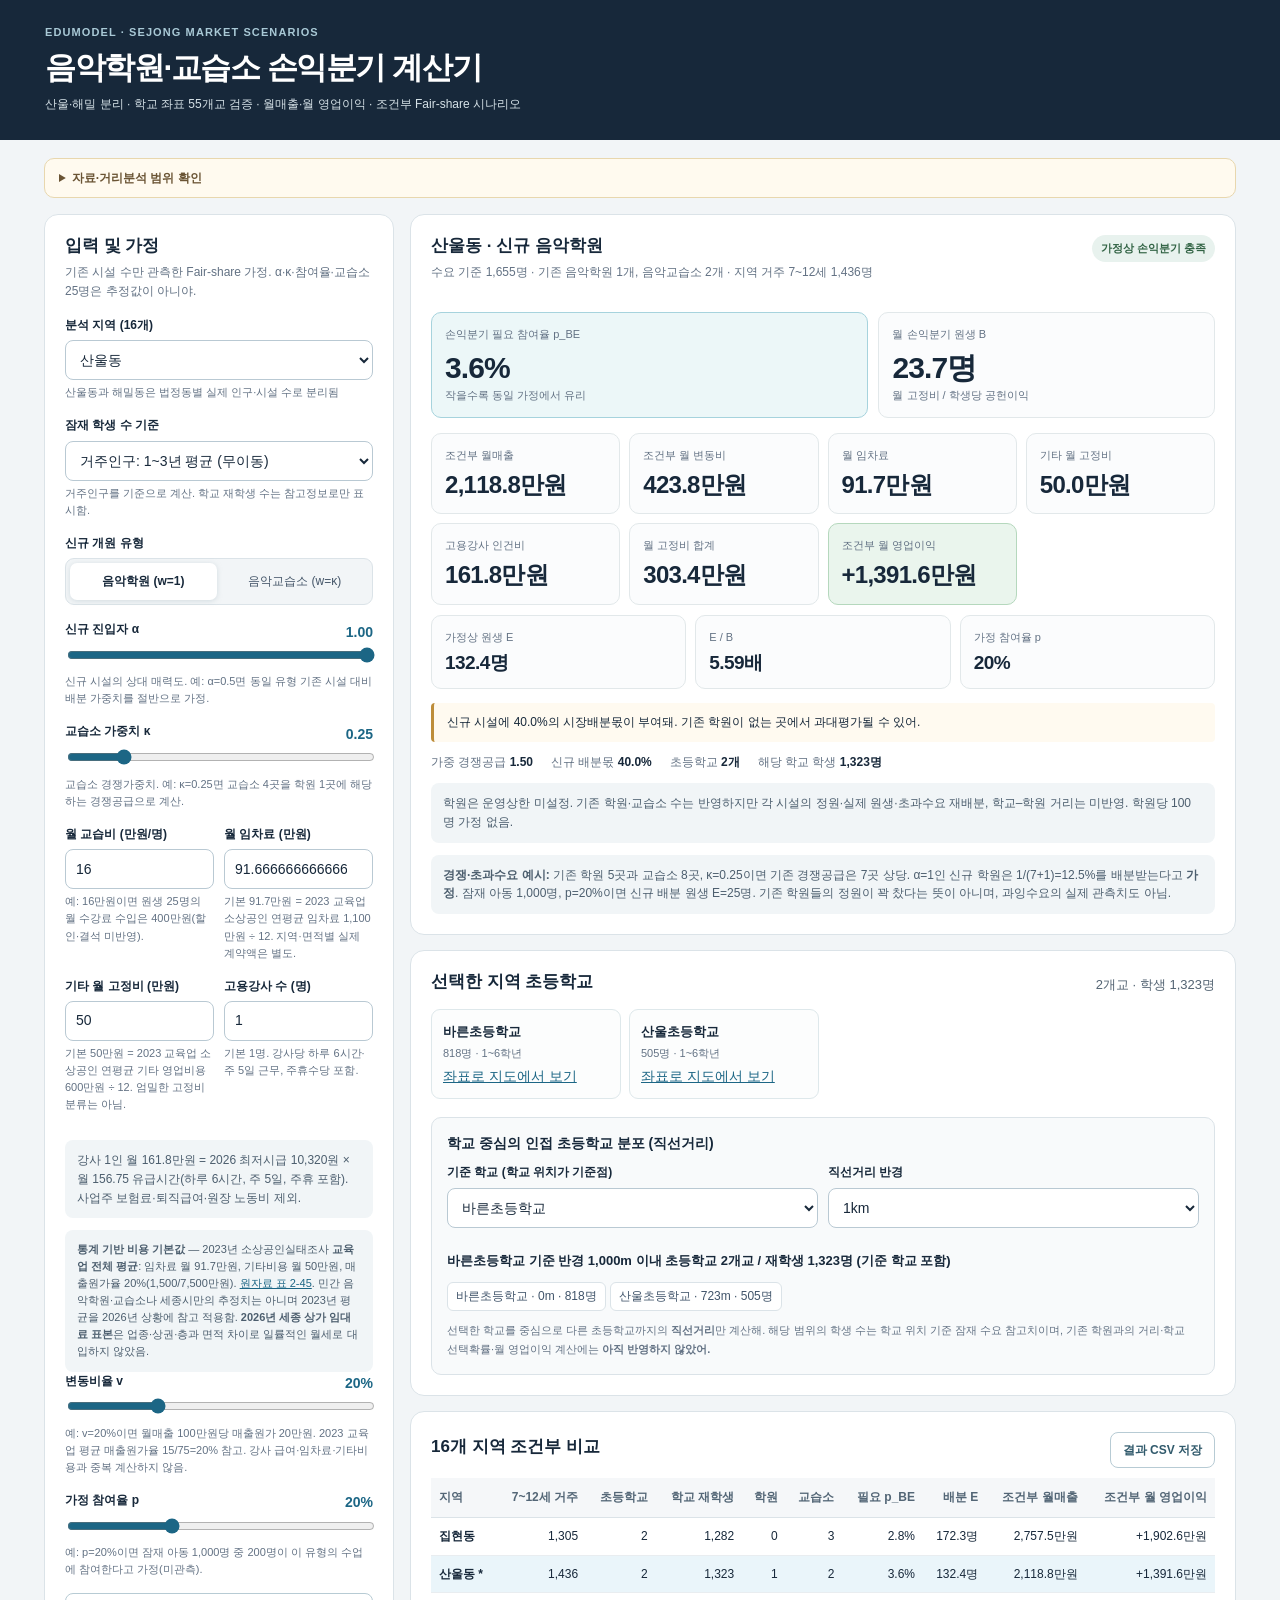
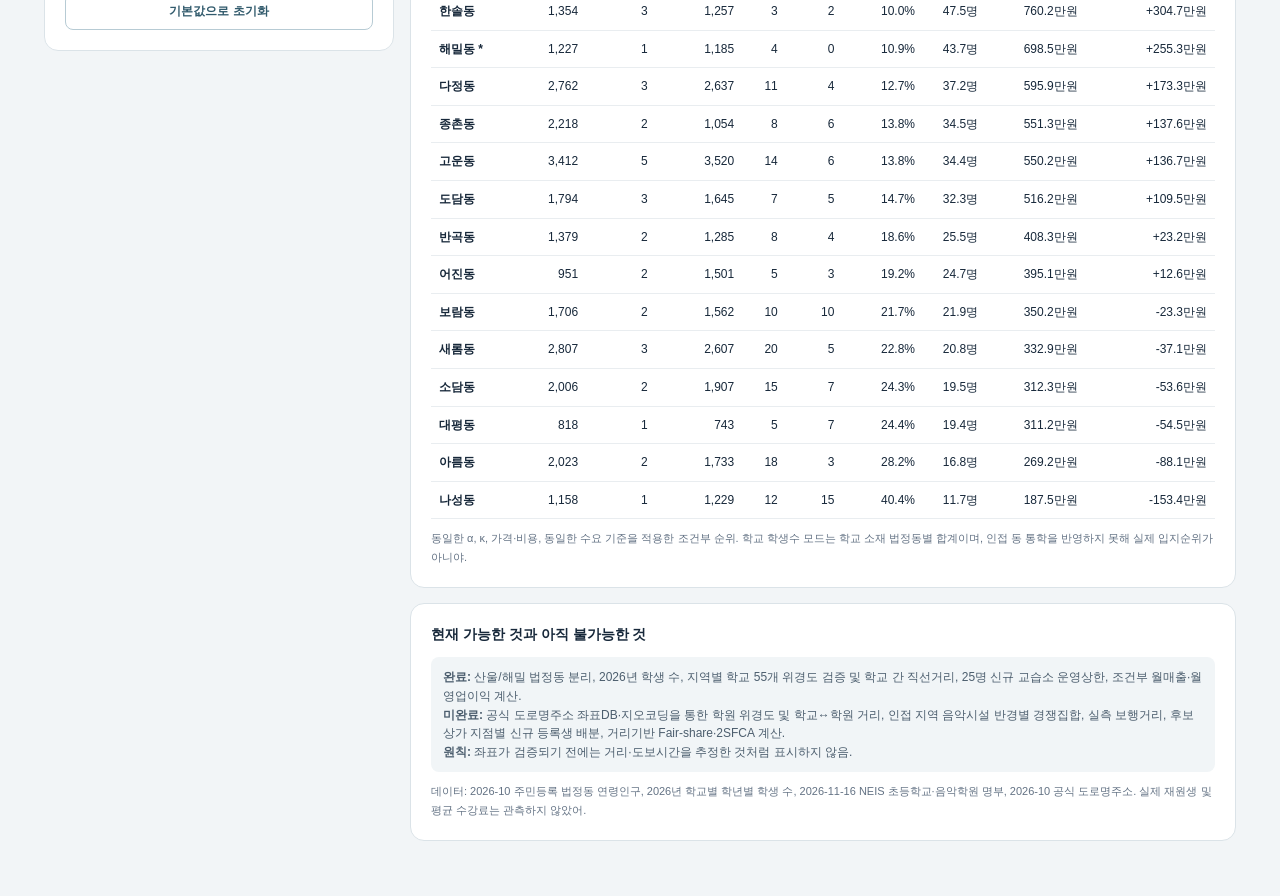
==== commit d3018f87: "EduModel: replace arbitrary rent/overhead with official 2023 education small-business cost benchmark" ====
--- a/edumodel/index.html
+++ b/edumodel/index.html
@@ -19,10 +19,10 @@
 <div class="field"><label>신규 개원 유형</label><div class="choice"><button type="button" id="btn-academy" aria-pressed="true">음악학원 (w=1)</button><button type="button" id="btn-studio" aria-pressed="false">음악교습소 (w=κ)</button></div></div>
 <div class="field"><div class="fieldhead"><label for="alpha">신규 진입자 α</label><b id="alpha-val">1.00</b></div><input id="alpha" type="range" min="0.5" max="1" step="0.05" value="1"><div class="help">신규 시설의 상대 매력도. 예: α=0.5면 동일 유형 기존 시설 대비 배분 가중치를 절반으로 가정.</div></div>
 <div class="field"><div class="fieldhead"><label for="kappa">교습소 가중치 κ</label><b id="kappa-val">0.25</b></div><input id="kappa" type="range" min="0.1" max="1" step="0.05" value="0.25"><div class="help">교습소 경쟁가중치. 예: κ=0.25면 교습소 4곳을 학원 1곳에 해당하는 경쟁공급으로 계산.</div></div>
-<div class="twocol"><div class="field"><label for="price">월 교습비 (만원/명)</label><input type="number" id="price" value="16" min="1" step="1"><div class="help">예: 16만원이면 원생 25명의 월 수강료 수입은 400만원(할인·결석 미반영).</div></div><div class="field"><label for="rent">월 임차료 (만원)</label><input type="number" id="rent" value="150" min="0" step="10"><div class="help">실제 계약액 미관측. 예: 월세 150만원(보증금 기회비용 제외).</div></div></div>
-<div class="twocol"><div class="field"><label for="other">기타 월 고정비 (만원)</label><input type="number" id="other" value="150" min="0" step="10"><div class="help">예: 관리비·광고비·공과금 등. 임차료·강사비와 중복 입력하지 않음.</div></div><div class="field" id="instructor-setting"><label for="instructors">고용강사 수 (명)</label><input type="number" id="instructors" value="1" min="0" max="30" step="1"><div class="help">기본 1명. 강사당 하루 6시간·주 5일 근무, 주휴수당 포함.</div></div></div>
-<div class="data-note" id="wage-note">2026년 최저시급 10,320원 · 하루 6시간 × 주 5일 · 월 환산 156.75 유급시간(주휴 포함) → 강사 1인 월 161.8만원. 고용주 보험료·퇴직급여·원장 노동비는 제외.</div>
-<div class="field"><div class="fieldhead"><label for="variable">변동비율 v</label><b id="variable-val">20%</b></div><input type="range" id="variable" min="0" max="70" value="20" step="5"><div class="help">예: v=20%이면 월매출 100만원에서 교재·소모품 등 20만원 차감. 위 강사 급여는 여기서 제외.</div></div>
+<div class="twocol"><div class="field"><label for="price">월 교습비 (만원/명)</label><input type="number" id="price" value="16" min="1" step="1"><div class="help">예: 16만원이면 원생 25명의 월 수강료 수입은 400만원(할인·결석 미반영).</div></div><div class="field"><label for="rent">월 임차료 (만원)</label><input type="number" id="rent" value="91.67" min="0" step="0.1"><div class="help">기본 91.7만원 = 2023 교육업 소상공인 연평균 임차료 1,100만원 ÷ 12. 지역·면적별 실제 계약액은 별도.</div></div></div>
+<div class="twocol"><div class="field"><label for="other">기타 월 고정비 (만원)</label><input type="number" id="other" value="50" min="0" step="1"><div class="help">기본 50만원 = 2023 교육업 소상공인 연평균 기타 영업비용 600만원 ÷ 12. 엄밀한 고정비 분류는 아님.</div></div><div class="field" id="instructor-setting"><label for="instructors">고용강사 수 (명)</label><input type="number" id="instructors" value="1" min="0" max="30" step="1"><div class="help">기본 1명. 강사당 하루 6시간·주 5일 근무, 주휴수당 포함.</div></div></div>
+<div class="data-note" id="wage-note">2026년 최저시급 10,320원 · 하루 6시간 × 주 5일 · 월 환산 156.75 유급시간(주휴 포함) → 강사 1인 월 161.8만원. 고용주 보험료·퇴직급여·원장 노동비는 제외.</div><div class="data-note" style="font-size:11px"><b>통계 기반 비용 기본값</b> — 2023년 소상공인실태조사 <b>교육업 전체 평균</b>: 임차료 월 91.7만원, 기타비용 월 50만원, 매출원가율 20%(1,500/7,500만원). <a target="_blank" rel="noopener noreferrer" href="https://www.mss.go.kr/cmm/fms/FileDown.do?atchFileId=FILE_000000001008674&amp;fileSn=1">원자료 표 2-45</a>. 민간 음악학원·교습소나 세종시만의 추정치는 아니며 2023년 평균을 2026년 상황에 참고 적용함. <b>2026년 세종 상가 임대료 표본</b>은 업종·상권·층과 면적 차이로 일률적인 월세로 대입하지 않았음.</div>
+<div class="field"><div class="fieldhead"><label for="variable">변동비율 v</label><b id="variable-val">20%</b></div><input type="range" id="variable" min="0" max="70" value="20" step="5"><div class="help">예: v=20%이면 월매출 100만원당 매출원가 20만원. 2023 교육업 평균 매출원가율 15/75=20% 참고. 강사 급여·임차료·기타비용과 중복 계산하지 않음.</div></div>
 <div class="field"><div class="fieldhead"><label for="participation">가정 참여율 p</label><b id="participation-val">20%</b></div><input type="range" id="participation" min="5" max="50" value="20" step="1"><div class="help">예: p=20%이면 잠재 아동 1,000명 중 200명이 이 유형의 수업에 참여한다고 가정(미관측).</div></div>
 <div class="field" id="studio-setting"><label for="capacity">신규 교습소 월 등록 운영상한 (명)</label><input type="number" id="capacity" value="25" min="1" max="200" step="1"><div class="help">신규 교습소만의 가상 운영상한. 예: 25명은 실제 재원생 수나 법정 정원이 아님.</div></div>
 <button type="button" id="reset" class="smallbtn" style="width:100%">기본값으로 초기화</button></aside>
@@ -46,7 +46,7 @@
 <script>
 'use strict';const RD=JSON.parse(document.getElementById('regional-data').textContent);const SD=JSON.parse(document.getElementById('school-data').textContent);const $=x=>document.getElementById(x);let entrant='academy',rows=[];
 const WAGE_2026=10320,DAILY_HOURS=6,WEEKLY_DAYS=5,MONTHLY_PAID_HOURS=209*(DAILY_HOURS/8),INSTRUCTOR_WAGE_10000=WAGE_2026*MONTHLY_PAID_HOURS/10000;
-let costConfig={academy:{rent:150,other:150,instructors:1},studio:{rent:100,other:50,instructors:0}};
+const NATIONAL_EDUCATION_RENT_2023=1100/12, NATIONAL_EDUCATION_OTHER_2023=600/12;let costConfig={academy:{rent:NATIONAL_EDUCATION_RENT_2023,other:NATIONAL_EDUCATION_OTHER_2023,instructors:1},studio:{rent:NATIONAL_EDUCATION_RENT_2023,other:NATIONAL_EDUCATION_OTHER_2023,instructors:0}};
 function saveCostState(){costConfig[entrant]={rent:fval('rent'),other:fval('other'),instructors:fval('instructors')};}
 function restoreCostState(){const c=costConfig[entrant];$('rent').value=c.rent;$('other').value=c.other;$('instructors').value=c.instructors;}
 const fmt=(x,n=1)=>Number(x).toLocaleString('ko-KR',{minimumFractionDigits:n,maximumFractionDigits:n});const nfmt=x=>fmt(x,0);const fval=id=>Number($(id).value);
@@ -89,5 +89,5 @@
 }
 
 $('anchor-school').addEventListener('change',updateGeoRadius);$('school-radius').addEventListener('change',updateGeoRadius);
-['region','basis'].forEach(id=>$(id).addEventListener('change',update));['alpha','kappa','price','rent','other','instructors','variable','participation','capacity'].forEach(id=>{ $(id).addEventListener('input',update);$(id).addEventListener('change',update) });$('btn-academy').addEventListener('click',()=>{if(entrant!=='academy'){saveCostState();entrant='academy';restoreCostState();}update()});$('btn-studio').addEventListener('click',()=>{if(entrant!=='studio'){saveCostState();entrant='studio';restoreCostState();}update()});$('export').addEventListener('click',download);$('reset').addEventListener('click',()=>{entrant='academy';$('region').value='산울동';$('basis').value='future';$('alpha').value=1;$('kappa').value=.25;$('price').value=16;costConfig={academy:{rent:150,other:150,instructors:1},studio:{rent:100,other:50,instructors:0}};restoreCostState();$('variable').value=20;$('participation').value=20;$('capacity').value=25;update()});update();
+['region','basis'].forEach(id=>$(id).addEventListener('change',update));['alpha','kappa','price','rent','other','instructors','variable','participation','capacity'].forEach(id=>{ $(id).addEventListener('input',update);$(id).addEventListener('change',update) });$('btn-academy').addEventListener('click',()=>{if(entrant!=='academy'){saveCostState();entrant='academy';restoreCostState();}update()});$('btn-studio').addEventListener('click',()=>{if(entrant!=='studio'){saveCostState();entrant='studio';restoreCostState();}update()});$('export').addEventListener('click',download);$('reset').addEventListener('click',()=>{entrant='academy';$('region').value='산울동';$('basis').value='future';$('alpha').value=1;$('kappa').value=.25;$('price').value=16;costConfig={academy:{rent:NATIONAL_EDUCATION_RENT_2023,other:NATIONAL_EDUCATION_OTHER_2023,instructors:1},studio:{rent:NATIONAL_EDUCATION_RENT_2023,other:NATIONAL_EDUCATION_OTHER_2023,instructors:0}};restoreCostState();$('variable').value=20;$('participation').value=20;$('capacity').value=25;update()});restoreCostState();update();
 </script></body></html>
